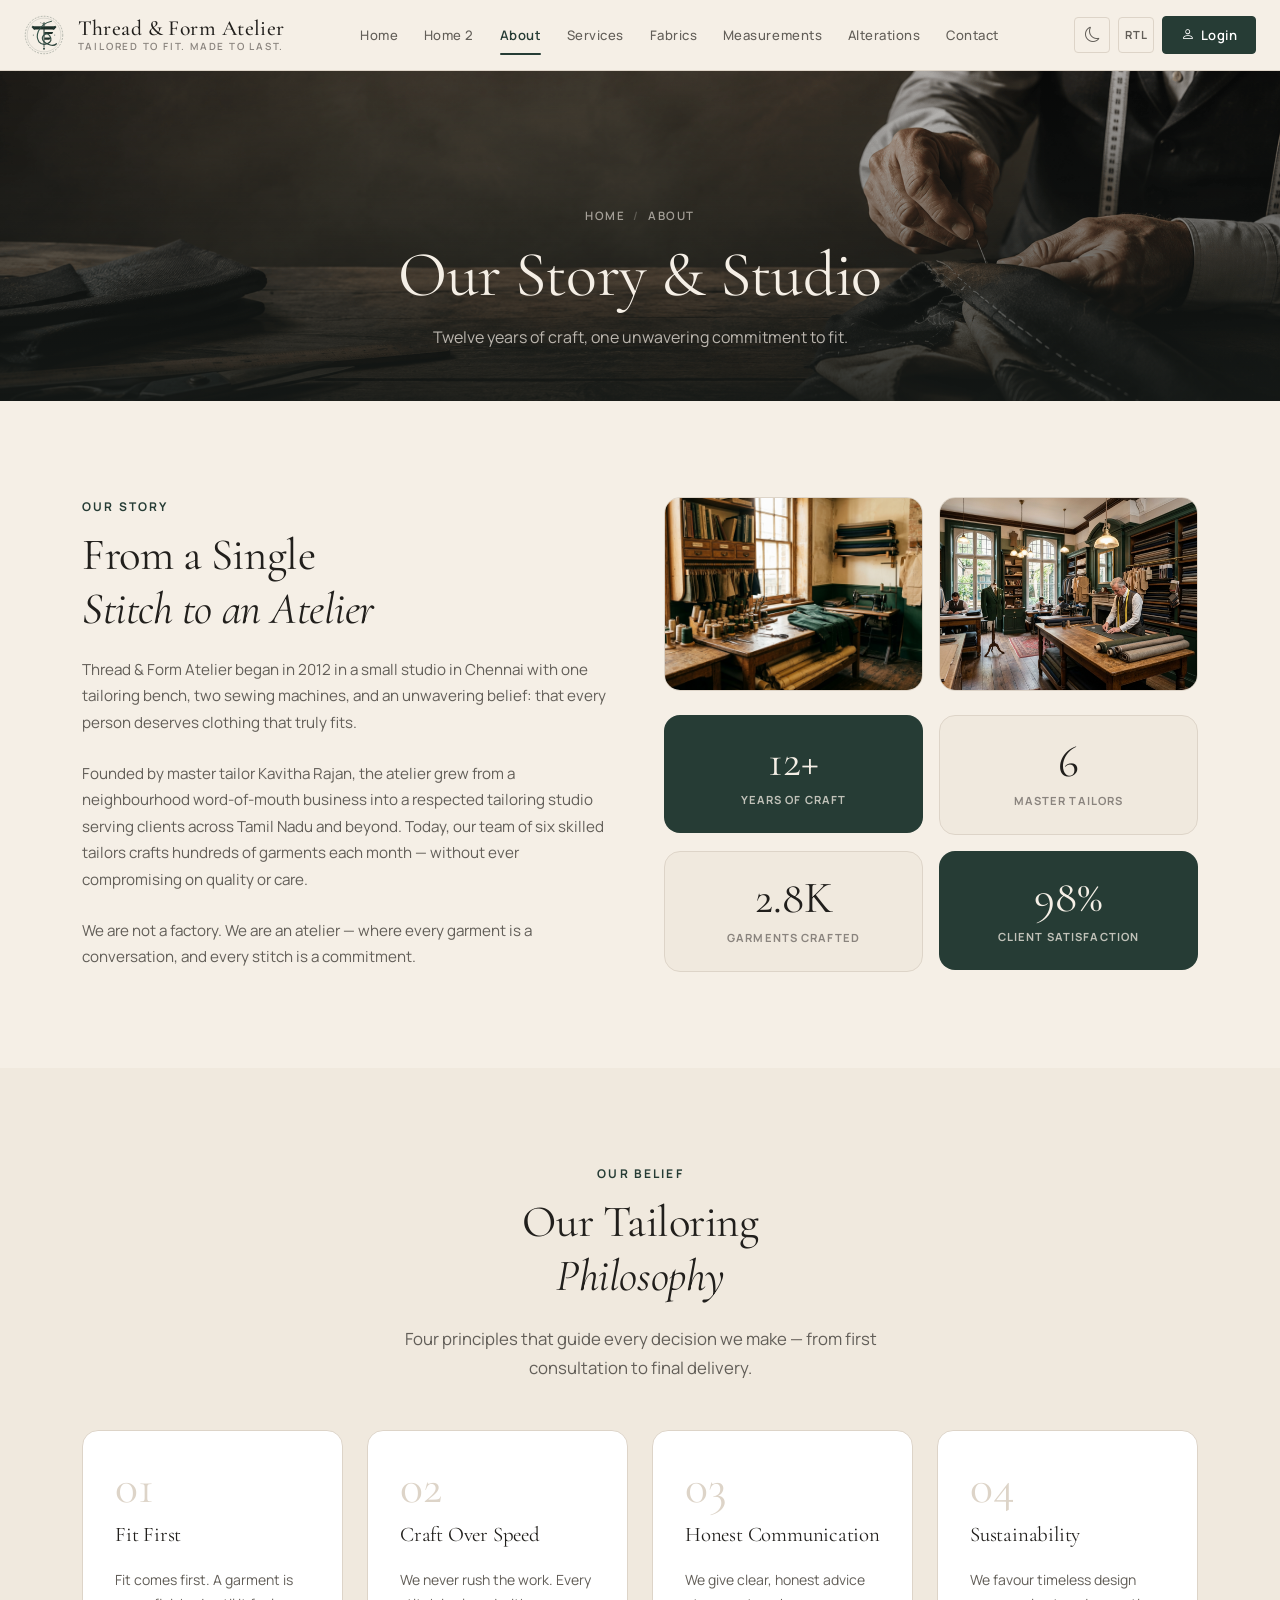
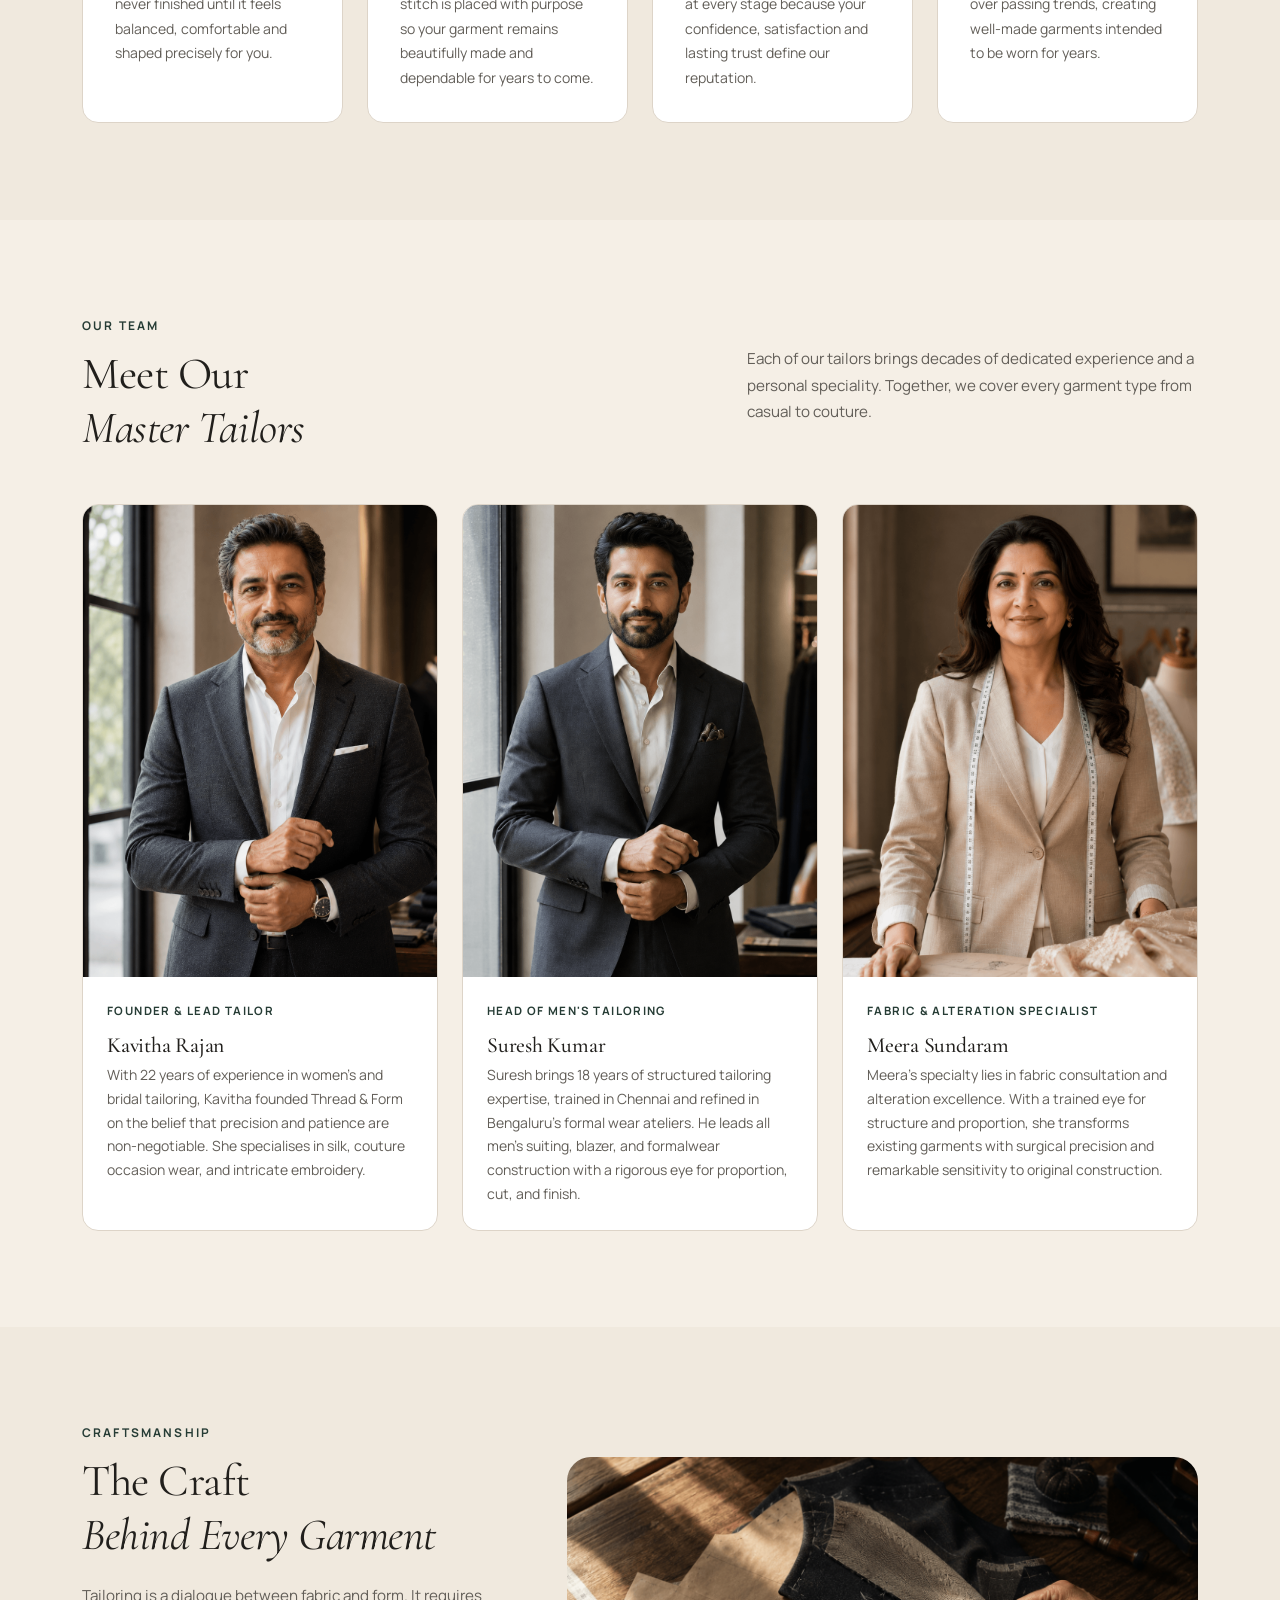
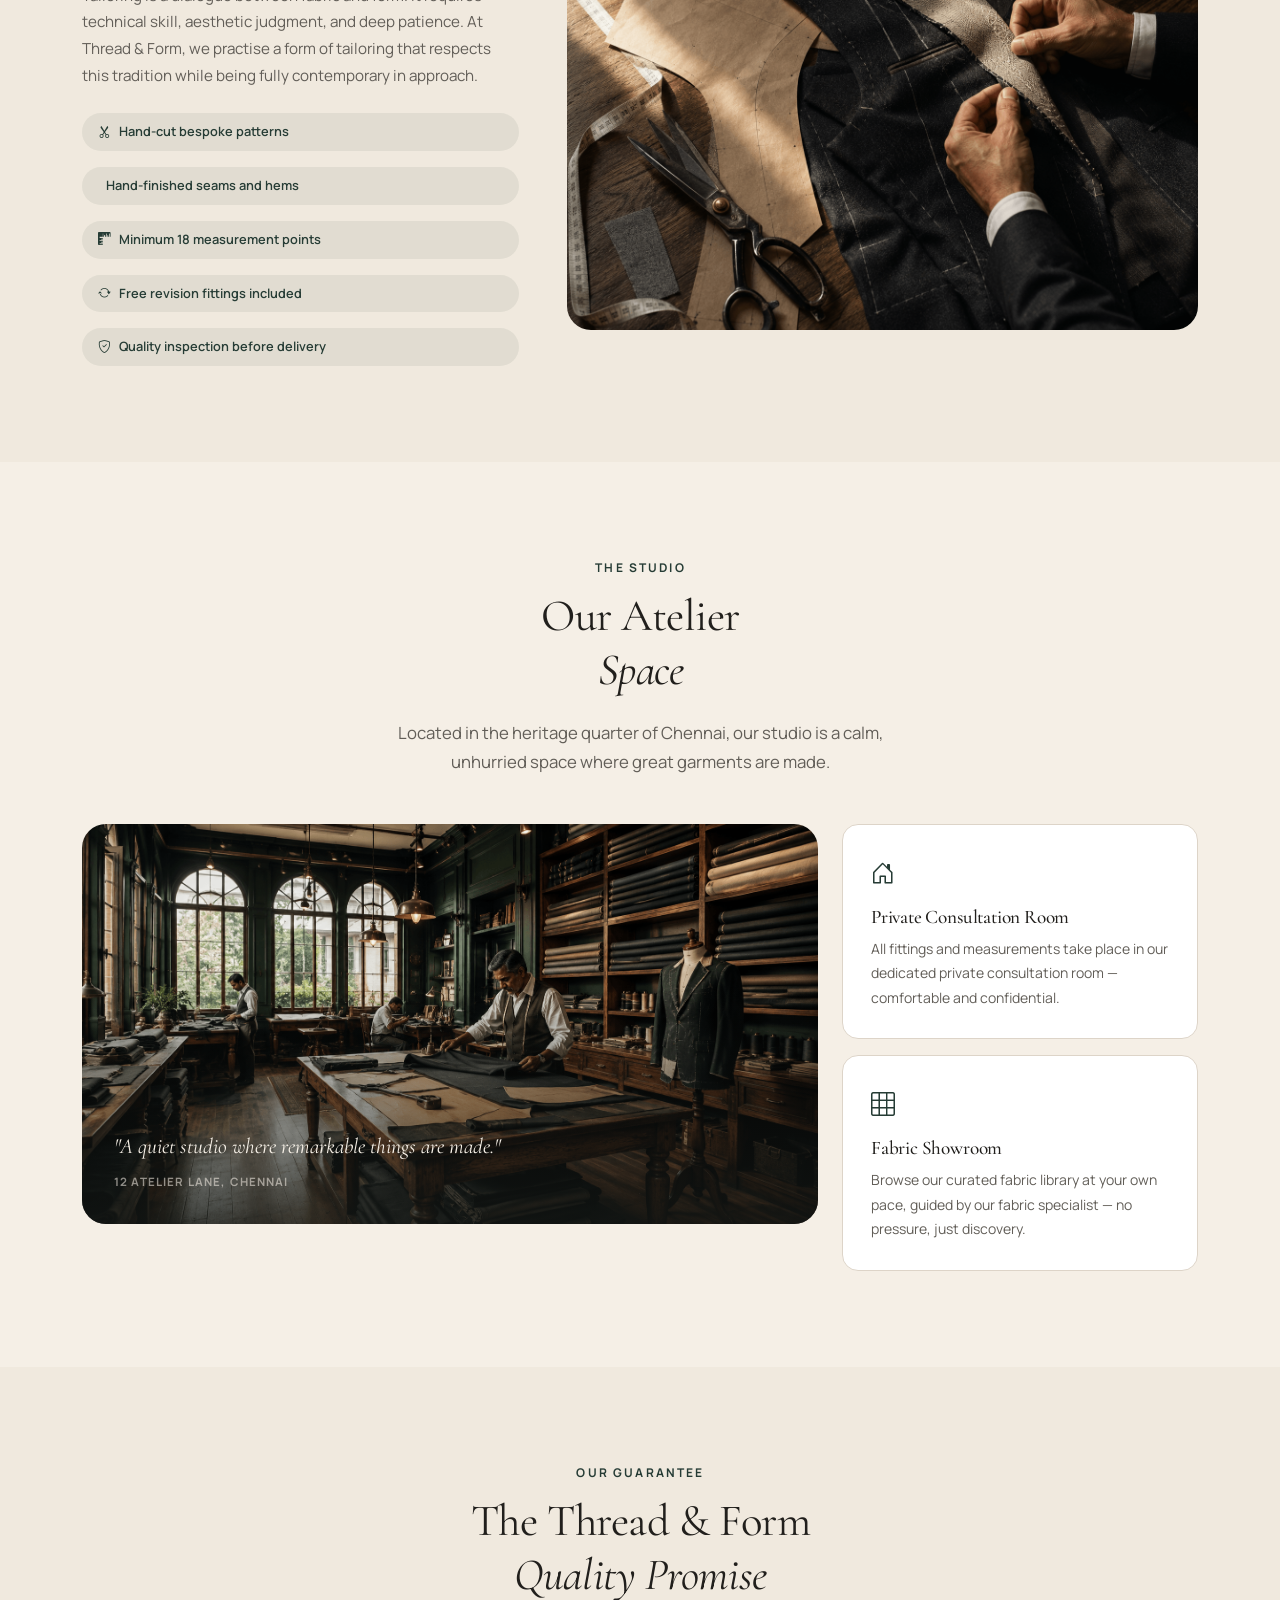
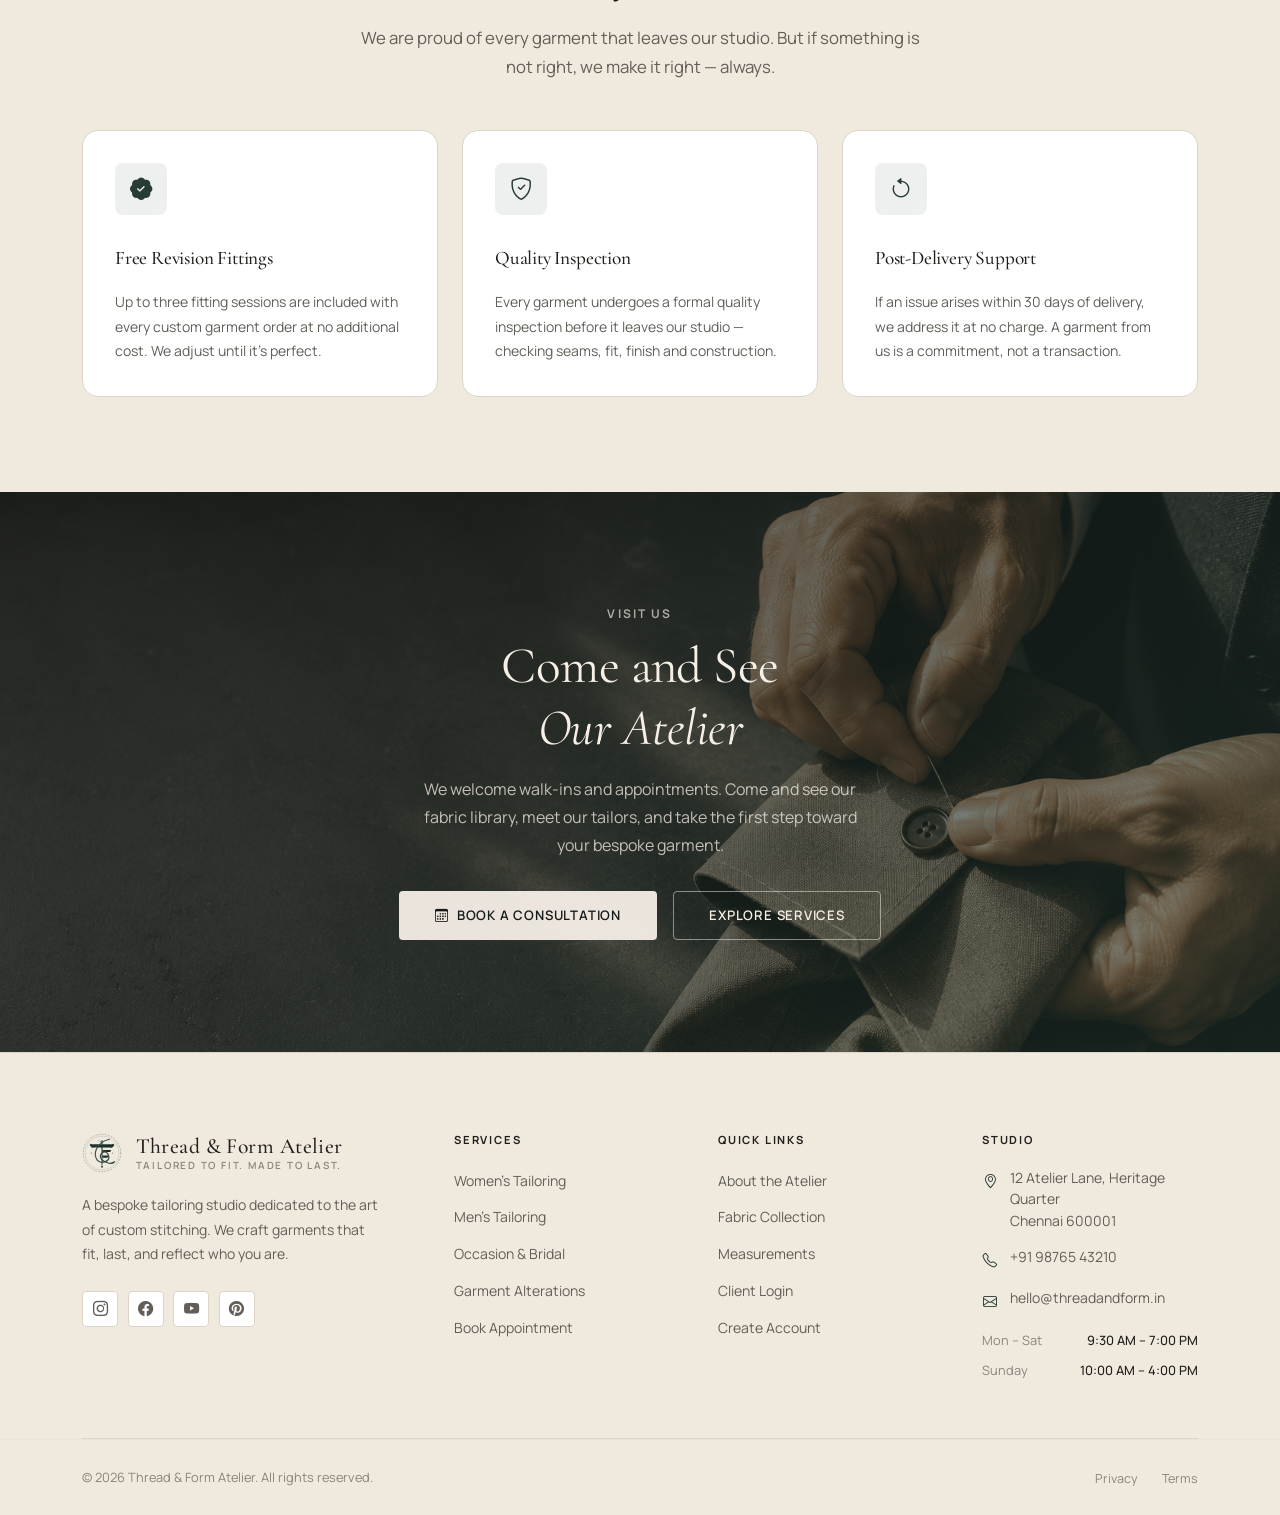
==== about.html @ ac190dfa "initial changes committed" ====
<!DOCTYPE html>
<html lang="en" dir="ltr" data-theme="light">
<head>
  <meta charset="UTF-8" />
  <meta name="viewport" content="width=device-width, initial-scale=1.0" />
  <meta name="description" content="About Thread &amp; Form Atelier — Our story, tailoring philosophy, master tailors, and our commitment to craftsmanship and quality in every garment." />
  <title>About Us | Thread &amp; Form Atelier</title>
  <link rel="stylesheet" href="https://cdn.jsdelivr.net/npm/bootstrap@5.3.3/dist/css/bootstrap.min.css" />
  <link rel="stylesheet" href="https://cdn.jsdelivr.net/npm/bootstrap-icons@1.11.3/font/bootstrap-icons.min.css" />
  <script src="assets/js/theme.js"></script>
  <script src="assets/js/rtl.js"></script>
  <link rel="stylesheet" href="assets/css/main.css" />
  <link rel="stylesheet" href="assets/css/header.css" />
  <link rel="stylesheet" href="assets/css/banner.css" />
  <link rel="stylesheet" href="assets/css/buttons.css" />
  <link rel="stylesheet" href="assets/css/cards.css" />
  <link rel="stylesheet" href="assets/css/forms.css" />
  <link rel="stylesheet" href="assets/css/footer.css" />
  <link rel="stylesheet" href="assets/css/dark-theme.css" />
  <link rel="stylesheet" href="assets/css/rtl.css" />
  <link rel="stylesheet" href="assets/css/desktop.css" />
  <link rel="stylesheet" href="assets/css/tablet.css" />
  <link rel="stylesheet" href="assets/css/mobile.css" />
  <style>
    .philosophy-item {
      padding: 2rem;
      border: 1px solid var(--color-border);
      border-radius: var(--radius-lg);
      background: var(--bg-card);
      display: flex;
      flex-direction: column;
      gap: 0.75rem;
      height: 100%;
      transition: box-shadow var(--transition-normal), transform var(--transition-normal);
    }
    .philosophy-item:hover { box-shadow: var(--shadow-md); transform: translateY(-3px); }
    .philosophy-num {
      font-family: var(--font-heading);
      font-size: 3rem;
      color: var(--color-border);
      line-height: 1;
    }
    .quality-badge {
      display: inline-flex;
      align-items: center;
      gap: 0.5rem;
      background: rgba(38,60,53,0.07);
      border-radius: 50px;
      padding: 0.5rem 1rem;
      font-size: 0.8rem;
      font-weight: 600;
      color: var(--color-primary);
    }
    [data-theme="dark"] .quality-badge {
      background: rgba(170,187,175,0.1);
      color: #AABBAF;
    }
    .atelier-feature {
      position: relative;
      border-radius: var(--radius-xl);
      overflow: hidden;
    }
    .atelier-feature-overlay {
      position: absolute;
      inset: 0;
      background: linear-gradient(to top, rgba(21,25,23,0.75) 0%, transparent 60%);
    }
    .atelier-feature-caption {
      position: absolute;
      bottom: 2rem;
      left: 2rem;
      right: 2rem;
    }
  </style>
</head>
<body class="about-page">

<!-- HEADER -->
<header class="site-header" id="site-header" role="banner">
  <div class="container-fluid px-0">
    <nav class="navbar-inner" aria-label="Main navigation">
      <a href="index.html" class="navbar-brand-group" aria-label="Thread and Form Atelier — Home">
        <img src="assets/images/common/logo.svg" alt="Thread and Form Atelier logo" class="brand-logo" width="40" height="40" />
        <span class="brand-text"><span class="brand-name">Thread &amp; Form Atelier</span><span class="brand-tagline">Tailored to Fit. Made to Last.</span></span>
      </a>
      <ul class="navbar-nav-center" role="list">
        <li><a href="index.html" class="nav-item-link">Home</a></li>
        <li><a href="home2.html" class="nav-item-link">Home 2</a></li>
        <li><a href="about.html" class="nav-item-link active" aria-current="page">About</a></li>
        <li><a href="services.html" class="nav-item-link">Services</a></li>
        <li><a href="fabrics.html" class="nav-item-link">Fabrics</a></li>
        <li><a href="measurement-guide.html" class="nav-item-link">Measurements</a></li>
        <li><a href="alterations.html" class="nav-item-link">Alterations</a></li>
        <li><a href="contact.html" class="nav-item-link">Contact</a></li>
      </ul>
      <div class="navbar-controls">
        <button class="ctrl-btn" data-theme-toggle aria-label="Toggle Dark Mode"><i class="bi bi-moon theme-icon"></i></button>
        <button class="ctrl-btn" data-dir-toggle aria-label="Toggle RTL"><span class="ctrl-btn-label dir-label">RTL</span></button>
        <a href="login.html" class="btn-nav-login"><i class="bi bi-person"></i> Login</a>
      </div>
      <button class="navbar-toggler" id="mobile-toggler" aria-label="Open navigation" aria-expanded="false" aria-controls="mobile-drawer">
        <span class="toggler-bar"></span><span class="toggler-bar"></span><span class="toggler-bar"></span>
      </button>
    </nav>
  </div>
</header>
<nav class="mobile-nav-drawer" id="mobile-drawer" aria-label="Mobile navigation">
  <ul class="mobile-nav-list">
    <li><a href="index.html">Home</a></li><li><a href="home2.html">Home 2</a></li>
    <li><a href="about.html" class="active">About</a></li><li><a href="services.html">Services</a></li>
    <li><a href="fabrics.html">Fabrics</a></li><li><a href="measurement-guide.html">Measurements</a></li>
    <li><a href="alterations.html">Alterations</a></li><li><a href="contact.html">Contact</a></li>
  </ul>
  <div class="mobile-nav-controls">
    <button class="ctrl-btn" data-theme-toggle aria-label="Toggle Dark Mode"><i class="bi bi-moon theme-icon"></i></button>
    <button class="ctrl-btn" data-dir-toggle aria-label="Toggle RTL"><span class="ctrl-btn-label dir-label">RTL</span></button>
    <a href="login.html" class="btn-nav-login"><i class="bi bi-person"></i> Login</a>
  </div>
</nav>

<main id="main-content">

<!-- BANNER -->
<div class="page-banner">
  <img src="assets/images/hero/about.png" alt="Heritage tailoring atelier studio interior" class="page-banner-image" loading="eager" />
  <div class="page-banner-overlay" aria-hidden="true"></div>
  <div class="page-banner-content">
    <div class="container">
      <p class="page-banner-breadcrumb">
        <a href="index.html">Home</a><span class="sep">/</span> About
      </p>
      <h1 class="page-banner-title">Our Story &amp; Studio</h1>
      <p class="page-banner-subtitle">Twelve years of craft, one unwavering commitment to fit.</p>
    </div>
  </div>
</div>

<!-- SECTION 1 — Our Story -->
<section aria-labelledby="story-heading">
  <div class="container">
    <div class="row align-items-center g-5">
      <div class="col-lg-6 fade-in about-story-copy">
        <span class="section-label">Our Story</span>
        <h2 class="section-title" id="story-heading">From a Single<br><em>Stitch to an Atelier</em></h2>
        <p class="mb-4" style="font-size:0.95rem;color:var(--color-body);">
          Thread &amp; Form Atelier began in 2012 in a small studio in Chennai with one 
          tailoring bench, two sewing machines, and an unwavering belief: that every person 
          deserves clothing that truly fits.
        </p>
        <p class="mb-4" style="font-size:0.95rem;color:var(--color-body);">
          Founded by master tailor Kavitha Rajan, the atelier grew from a neighbourhood 
          word-of-mouth business into a respected tailoring studio serving clients across 
          Tamil Nadu and beyond. Today, our team of six skilled tailors crafts hundreds 
          of garments each month — without ever compromising on quality or care.
        </p>
        <p style="font-size:0.95rem;color:var(--color-body);">
          We are not a factory. We are an atelier — where every garment is a conversation, 
          and every stitch is a commitment.
        </p>
      </div>
      <div class="col-lg-6 fade-in">
        <!-- Image Grid Above Stat Cards -->
        <div class="row g-3 mb-4">
          <div class="col-6">
            <div class="img-frame ratio-4-3" style="border-radius: var(--radius-lg); overflow: hidden; border: 1px solid var(--color-border);">
              <img src="assets/images/pages/about-story.jpg" alt="Master tailor Kavitha Rajan cutting fabric at atelier worktable" class="img-cover" loading="lazy" />
            </div>
          </div>
          <div class="col-6">
            <div class="img-frame ratio-4-3" style="border-radius: var(--radius-lg); overflow: hidden; border: 1px solid var(--color-border);">
              <img src="assets/images/sections/atelier-interior.jpg" alt="Thread &amp; Form Atelier studio interior and fabric library" class="img-cover" loading="lazy" />
            </div>
          </div>
        </div>

        <!-- 4 Stat Cards Below Image Grid -->
        <div class="row g-3">
          <div class="col-6">
            <div style="background:var(--color-primary);border-radius:var(--radius-lg);padding:1.5rem 1rem;text-align:center;color:#F5EFE6;">
              <div style="font-family:var(--font-heading);font-size:2.8rem;font-weight:400;line-height:1;">12+</div>
              <div style="font-size:0.7rem;font-weight:700;letter-spacing:0.1em;text-transform:uppercase;opacity:0.75;margin-top:0.4rem;">Years of Craft</div>
            </div>
          </div>
          <div class="col-6">
            <div style="background:var(--bg-section-alt);border:1px solid var(--color-border);border-radius:var(--radius-lg);padding:1.5rem 1rem;text-align:center;">
              <div style="font-family:var(--font-heading);font-size:2.8rem;font-weight:400;color:var(--color-heading);line-height:1;">6</div>
              <div style="font-size:0.7rem;font-weight:700;letter-spacing:0.1em;text-transform:uppercase;color:var(--color-muted);margin-top:0.4rem;">Master Tailors</div>
            </div>
          </div>
          <div class="col-6">
            <div style="background:var(--bg-section-alt);border:1px solid var(--color-border);border-radius:var(--radius-lg);padding:1.5rem 1rem;text-align:center;">
              <div style="font-family:var(--font-heading);font-size:2.8rem;font-weight:400;color:var(--color-heading);line-height:1;">2.8K</div>
              <div style="font-size:0.7rem;font-weight:700;letter-spacing:0.1em;text-transform:uppercase;color:var(--color-muted);margin-top:0.4rem;">Garments Crafted</div>
            </div>
          </div>
          <div class="col-6">
            <div style="background:var(--color-primary);border-radius:var(--radius-lg);padding:1.5rem 1rem;text-align:center;color:#F5EFE6;">
              <div style="font-family:var(--font-heading);font-size:2.8rem;font-weight:400;line-height:1;">98%</div>
              <div style="font-size:0.7rem;font-weight:700;letter-spacing:0.1em;text-transform:uppercase;opacity:0.75;margin-top:0.4rem;">Client Satisfaction</div>
            </div>
          </div>
        </div>
      </div>
    </div>
  </div>
</section>

<!-- SECTION 2 — Tailoring Philosophy -->
<section class="section-alt" aria-labelledby="philosophy-heading">
  <div class="container">
    <div class="row justify-content-center mb-5">
      <div class="col-lg-7 text-center fade-in">
        <span class="section-label">Our Belief</span>
        <h2 class="section-title" id="philosophy-heading">Our Tailoring<br><em>Philosophy</em></h2>
        <p class="section-subtitle mx-auto">Four principles that guide every decision we make — from first consultation to final delivery.</p>
      </div>
    </div>
    <div class="row g-4">
      <div class="col-md-6 col-lg-3 fade-in">
        <div class="philosophy-item">
          <div class="philosophy-num">01</div>
          <h3 style="font-family:var(--font-heading);font-size:1.3rem;color:var(--color-heading);">Fit First</h3>
          <p style="font-size:0.875rem;color:var(--color-body);">Fit comes first. A garment is never finished until it feels balanced, comfortable and shaped precisely for you.</p>
        </div>
      </div>
      <div class="col-md-6 col-lg-3 fade-in">
        <div class="philosophy-item">
          <div class="philosophy-num">02</div>
          <h3 style="font-family:var(--font-heading);font-size:1.3rem;color:var(--color-heading);">Craft Over Speed</h3>
          <p style="font-size:0.875rem;color:var(--color-body);">We never rush the work. Every stitch is placed with purpose so your garment remains beautifully made and dependable for years to come.</p>
        </div>
      </div>
      <div class="col-md-6 col-lg-3 fade-in">
        <div class="philosophy-item">
          <div class="philosophy-num">03</div>
          <h3 style="font-family:var(--font-heading);font-size:1.3rem;color:var(--color-heading);">Honest Communication</h3>
          <p style="font-size:0.875rem;color:var(--color-body);">We give clear, honest advice at every stage because your confidence, satisfaction and lasting trust define our reputation.</p>
        </div>
      </div>
      <div class="col-md-6 col-lg-3 fade-in">
        <div class="philosophy-item">
          <div class="philosophy-num">04</div>
          <h3 style="font-family:var(--font-heading);font-size:1.3rem;color:var(--color-heading);">Sustainability</h3>
          <p style="font-size:0.875rem;color:var(--color-body);">We favour timeless design over passing trends, creating well-made garments intended to be worn for years.</p>
        </div>
      </div>
    </div>
  </div>
</section>

<!-- SECTION 3 — Master Tailors -->
<section aria-labelledby="tailors-heading">
  <div class="container">
    <div class="row justify-content-between align-items-center mb-5 team-heading-row">
      <div class="col-lg-5 fade-in">
        <span class="section-label">Our Team</span>
        <h2 class="section-title team-heading-title" id="tailors-heading">Meet Our<br><em>Master Tailors</em></h2>
      </div>
      <div class="col-lg-5 fade-in">
        <p class="team-heading-copy" style="font-size:0.95rem;color:var(--color-body);">Each of our tailors brings decades of dedicated experience and a personal speciality. Together, we cover every garment type from casual to couture.</p>
      </div>
    </div>
    <div class="cards-grid cards-grid-3">
      <div class="team-card fade-in">
        <div class="team-card-image">
          <img src="assets/images/pages/founder.png" alt="Master tailor Kavitha Rajan at work" loading="lazy" />
        </div>
        <div class="team-card-body">
          <p class="team-role">Founder &amp; Lead Tailor</p>
          <h3 class="team-name">Kavitha Rajan</h3>
          <p class="team-bio">With 22 years of experience in women's and bridal tailoring, Kavitha founded Thread &amp; Form on the belief that precision and patience are non-negotiable. She specialises in silk, couture occasion wear, and intricate embroidery.</p>
        </div>
      </div>
      <div class="team-card fade-in">
        <div class="team-card-image">
          <img src="assets/images/pages/head.png" alt="Master tailor Suresh Kumar examining suiting pattern" loading="lazy" />
        </div>
        <div class="team-card-body">
          <p class="team-role">Head of Men's Tailoring</p>
          <h3 class="team-name">Suresh Kumar</h3>
          <p class="team-bio">Suresh brings 18 years of structured tailoring expertise, trained in Chennai and refined in Bengaluru's formal wear ateliers. He leads all men's suiting, blazer, and formalwear construction with a rigorous eye for proportion, cut, and finish.</p>
        </div>
      </div>
      <div class="team-card fade-in">
        <div class="team-card-image">
          <img src="assets/images/pages/tailor.png" alt="Fabric specialist Meera Sundaram selecting textiles" loading="lazy" />
        </div>
        <div class="team-card-body">
          <p class="team-role">Fabric &amp; Alteration Specialist</p>
          <h3 class="team-name">Meera Sundaram</h3>
          <p class="team-bio">Meera's specialty lies in fabric consultation and alteration excellence. With a trained eye for structure and proportion, she transforms existing garments with surgical precision and remarkable sensitivity to original construction.</p>
        </div>
      </div>
    </div>
  </div>
</section>

<!-- SECTION 4 — Craftsmanship -->
<section class="section-alt" aria-labelledby="craft-heading">
  <div class="container">
    <div class="row align-items-center g-5">
      <div class="col-lg-5 fade-in">
        <span class="section-label">Craftsmanship</span>
        <h2 class="section-title" id="craft-heading">The Craft<br><em>Behind Every Garment</em></h2>
        <p class="mb-4" style="font-size:0.95rem;color:var(--color-body);">
          Tailoring is a dialogue between fabric and form. It requires technical skill, 
          aesthetic judgment, and deep patience. At Thread &amp; Form, we practise a form 
          of tailoring that respects this tradition while being fully contemporary in approach.
        </p>
        <div class="d-flex flex-column gap-3">
          <div class="quality-badge"><i class="bi bi-scissors"></i> Hand-cut bespoke patterns</div>
          <div class="quality-badge"><i class="bi bi-thread"></i> Hand-finished seams and hems</div>
          <div class="quality-badge"><i class="bi bi-rulers"></i> Minimum 18 measurement points</div>
          <div class="quality-badge"><i class="bi bi-arrow-repeat"></i> Free revision fittings included</div>
          <div class="quality-badge"><i class="bi bi-shield-check"></i> Quality inspection before delivery</div>
        </div>
      </div>
      <div class="col-lg-7 fade-in">
        <img src="assets/images/pages/about-craft.png" alt="Tailor performing precise hand-stitching on dark wool fabric" style="width:100%;border-radius:var(--radius-xl);aspect-ratio:4/3;object-fit:cover;" loading="lazy" />
      </div>
    </div>
  </div>
</section>

<!-- SECTION 5 — Our Atelier -->
<section aria-labelledby="atelier-heading">
  <div class="container">
    <div class="row justify-content-center mb-5">
      <div class="col-lg-7 text-center fade-in">
        <span class="section-label">The Studio</span>
        <h2 class="section-title" id="atelier-heading">Our Atelier<br><em>Space</em></h2>
        <p class="section-subtitle mx-auto">Located in the heritage quarter of Chennai, our studio is a calm, unhurried space where great garments are made.</p>
      </div>
    </div>
    <div class="row g-4">
      <div class="col-lg-8 fade-in atelier-space-main">
        <div class="atelier-feature" style="height:400px;">
          <img src="assets/images/pages/atlier_space.png" alt="Thread and Form Atelier studio interior with tailoring workbenches and fabric shelves" style="width:100%;height:100%;object-fit:cover;" loading="lazy" />
          <div class="atelier-feature-overlay" aria-hidden="true"></div>
          <div class="atelier-feature-caption">
            <p style="font-family:var(--font-heading);font-size:1.35rem;font-style:italic;color:#F5EFE6;margin-bottom:0.35rem;">"A quiet studio where remarkable things are made."</p>
            <p style="font-size:0.72rem;font-weight:700;letter-spacing:0.1em;text-transform:uppercase;color:rgba(245,239,230,0.55);">12 Atelier Lane, Chennai</p>
          </div>
        </div>
      </div>
      <div class="col-lg-4 fade-in atelier-space-aside">
        <div class="d-flex flex-column gap-3 h-100">
          <div style="background:var(--bg-card);border:1px solid var(--color-border);border-radius:var(--radius-lg);padding:1.75rem;flex:1;">
            <i class="bi bi-house-door" style="font-size:1.5rem;color:var(--color-primary);margin-bottom:0.75rem;display:block;"></i>
            <h4 style="font-family:var(--font-heading);font-size:1.2rem;color:var(--color-heading);margin-bottom:0.5rem;">Private Consultation Room</h4>
            <p style="font-size:0.875rem;color:var(--color-body);">All fittings and measurements take place in our dedicated private consultation room — comfortable and confidential.</p>
          </div>
          <div style="background:var(--bg-card);border:1px solid var(--color-border);border-radius:var(--radius-lg);padding:1.75rem;flex:1;">
            <i class="bi bi-grid-3x3" style="font-size:1.5rem;color:var(--color-primary);margin-bottom:0.75rem;display:block;"></i>
            <h4 style="font-family:var(--font-heading);font-size:1.2rem;color:var(--color-heading);margin-bottom:0.5rem;">Fabric Showroom</h4>
            <p style="font-size:0.875rem;color:var(--color-body);">Browse our curated fabric library at your own pace, guided by our fabric specialist — no pressure, just discovery.</p>
          </div>
        </div>
      </div>
    </div>
  </div>
</section>

<!-- SECTION 6 — Quality Promise -->
<section class="section-alt" aria-labelledby="quality-heading">
  <div class="container">
    <div class="row justify-content-center mb-5">
      <div class="col-lg-7 text-center fade-in">
        <span class="section-label">Our Guarantee</span>
        <h2 class="section-title" id="quality-heading">The Thread &amp; Form<br><em>Quality Promise</em></h2>
        <p class="section-subtitle mx-auto">We are proud of every garment that leaves our studio. But if something is not right, we make it right — always.</p>
      </div>
    </div>
    <div class="row g-4">
      <div class="col-md-6 col-lg-4 fade-in">
        <div style="background:var(--bg-card);border:1px solid var(--color-border);border-radius:var(--radius-lg);padding:2rem;height:100%;display:flex;flex-direction:column;gap:0.75rem;">
          <div class="service-icon-wrap"><i class="bi bi-patch-check-fill"></i></div>
          <h4 style="font-family:var(--font-heading);font-size:1.2rem;color:var(--color-heading);">Free Revision Fittings</h4>
          <p style="font-size:0.875rem;color:var(--color-body);flex:1;">Up to three fitting sessions are included with every custom garment order at no additional cost. We adjust until it's perfect.</p>
        </div>
      </div>
      <div class="col-md-6 col-lg-4 fade-in">
        <div style="background:var(--bg-card);border:1px solid var(--color-border);border-radius:var(--radius-lg);padding:2rem;height:100%;display:flex;flex-direction:column;gap:0.75rem;">
          <div class="service-icon-wrap"><i class="bi bi-shield-check"></i></div>
          <h4 style="font-family:var(--font-heading);font-size:1.2rem;color:var(--color-heading);">Quality Inspection</h4>
          <p style="font-size:0.875rem;color:var(--color-body);flex:1;">Every garment undergoes a formal quality inspection before it leaves our studio — checking seams, fit, finish and construction.</p>
        </div>
      </div>
      <div class="col-md-6 col-lg-4 fade-in">
        <div style="background:var(--bg-card);border:1px solid var(--color-border);border-radius:var(--radius-lg);padding:2rem;height:100%;display:flex;flex-direction:column;gap:0.75rem;">
          <div class="service-icon-wrap"><i class="bi bi-arrow-counterclockwise"></i></div>
          <h4 style="font-family:var(--font-heading);font-size:1.2rem;color:var(--color-heading);">Post-Delivery Support</h4>
          <p style="font-size:0.875rem;color:var(--color-body);flex:1;">If an issue arises within 30 days of delivery, we address it at no charge. A garment from us is a commitment, not a transaction.</p>
        </div>
      </div>
    </div>
  </div>
</section>

<!-- SECTION 7 — Consultation CTA -->
<section class="position-relative overflow-hidden" style="padding:7rem 0;" aria-labelledby="about-cta-heading">
  <img src="assets/images/cta/about-cta.png" alt="Premium fabric rolls in the atelier" style="position:absolute;inset:0;width:100%;height:100%;object-fit:cover;" loading="lazy" aria-hidden="true" />
  <div class="overlay-dark" aria-hidden="true"></div>
  <div class="container position-relative" style="z-index:2;">
    <div class="row justify-content-center">
      <div class="col-lg-7 text-center">
        <span class="section-label" style="color:rgba(245,239,230,0.65);">Visit Us</span>
        <h2 id="about-cta-heading" style="font-family:var(--font-heading);font-size:clamp(2rem,4vw,3.25rem);color:#F5EFE6;margin-bottom:1rem;">
          Come and See<br><em>Our Atelier</em>
        </h2>
        <p style="color:rgba(245,239,230,0.75);font-size:1rem;max-width:460px;margin:0 auto 2rem;line-height:1.75;">
          We welcome walk-ins and appointments. Come and see our fabric library, 
          meet our tailors, and take the first step toward your bespoke garment.
        </p>
        <div class="d-flex justify-content-center gap-3 flex-wrap">
          <a href="contact.html" class="btn btn-white btn-lg" id="about-cta-btn">
            <i class="bi bi-calendar3"></i> Book a Consultation
          </a>
          <a href="services.html" class="btn btn-outline-white btn-lg" id="about-services-btn">
            Explore Services
          </a>
        </div>
      </div>
    </div>
  </div>
</section>

</main>

<!-- FOOTER -->
<footer class="site-footer" role="contentinfo">
  <div class="container">
    <div class="footer-top">
      <div class="footer-brand">
        <a href="index.html" class="navbar-brand-group footer-brand-group" aria-label="Thread and Form Atelier — Home">
          <img src="assets/images/common/logo.svg" alt="Thread and Form Atelier logo" class="brand-logo" width="40" height="40" />
          <span class="brand-text">
            <span class="brand-name">Thread &amp; Form Atelier</span>
            <span class="brand-tagline">TAILORED TO FIT. MADE TO LAST.</span>
          </span>
        </a>
        <p class="footer-about">A bespoke tailoring studio dedicated to the art of custom stitching. We craft garments that fit, last, and reflect who you are.</p>
        <div class="footer-social" aria-label="Social media">
          <a href="#" class="footer-social-link" aria-label="Instagram"><i class="bi bi-instagram"></i></a>
          <a href="#" class="footer-social-link" aria-label="Facebook"><i class="bi bi-facebook"></i></a>
          <a href="#" class="footer-social-link" aria-label="YouTube"><i class="bi bi-youtube"></i></a>
          <a href="#" class="footer-social-link" aria-label="Pinterest"><i class="bi bi-pinterest"></i></a>
        </div>
      </div>
      <div>
        <h2 class="footer-col-title">Services</h2>
        <ul class="footer-nav-list">
          <li><a href="services.html">Women's Tailoring</a></li>
          <li><a href="services.html">Men's Tailoring</a></li>
          <li><a href="services.html">Occasion &amp; Bridal</a></li>
          <li><a href="alterations.html">Garment Alterations</a></li>
          <li><a href="contact.html">Book Appointment</a></li>
        </ul>
      </div>
      <div>
        <h2 class="footer-col-title">Quick Links</h2>
        <ul class="footer-nav-list">
          <li><a href="about.html">About the Atelier</a></li>
          <li><a href="fabrics.html">Fabric Collection</a></li>
          <li><a href="measurement-guide.html">Measurements</a></li>
          <li><a href="login.html">Client Login</a></li>
          <li><a href="signup.html">Create Account</a></li>
        </ul>
      </div>
      <div>
        <h2 class="footer-col-title">Studio</h2>
        <div class="footer-studio-item"><i class="bi bi-geo-alt footer-studio-icon"></i><p class="footer-studio-text">12 Atelier Lane, Heritage Quarter<br>Chennai 600001</p></div>
        <div class="footer-studio-item"><i class="bi bi-telephone footer-studio-icon"></i><p class="footer-studio-text">+91 98765 43210</p></div>
        <div class="footer-studio-item"><i class="bi bi-envelope footer-studio-icon"></i><p class="footer-studio-text">hello@threadandform.in</p></div>
        <div class="footer-hours mt-3">
          <div class="footer-hours-row"><span class="footer-hours-day">Mon – Sat</span><span class="footer-hours-time">9:30 AM – 7:00 PM</span></div>
          <div class="footer-hours-row"><span class="footer-hours-day">Sunday</span><span class="footer-hours-time">10:00 AM – 4:00 PM</span></div>
        </div>
      </div>
    </div>
  </div>
  <hr class="footer-divider" />
  <div class="container">
    <div class="footer-bottom">
      <p class="footer-copyright">&copy; 2026 Thread &amp; Form Atelier. All rights reserved.</p>
      <ul class="footer-bottom-links"><li><a href="#">Privacy</a></li><li><a href="#">Terms</a></li></ul>
    </div>
  </div>
</footer>

<script src="https://cdn.jsdelivr.net/npm/bootstrap@5.3.3/dist/js/bootstrap.bundle.min.js"></script>
<script src="assets/js/main.js"></script>
</body>
</html>
---- assets/css/main.css ----
/* ============================================================
   Thread & Form Atelier — main.css
   Core design tokens, base reset, typography, utilities
   ============================================================ */

/* Google Fonts */
@import url('https://fonts.googleapis.com/css2?family=Cormorant+Garamond:ital,wght@0,300;0,400;0,500;0,600;0,700;1,300;1,400;1,500&family=Manrope:wght@300;400;500;600;700;800&display=swap');

/* ---- CSS Custom Properties ---- */
:root {
  /* Brand Colors */
  --color-primary:        #263C35;
  --color-primary-hover:  #1e3029;
  --color-primary-light:  #3a5a4f;
  --color-secondary:      #F5EFE6;
  --color-secondary-dark: #EDE4D7;

  /* Typography Colors */
  --color-heading:        #211F1C;
  --color-body:           #625E58;
  --color-muted:          #8A847E;
  --color-border:         #DDD4C8;

  /* Backgrounds */
  --bg-main:              #F5EFE6;
  --bg-card:              #FFFFFF;
  --bg-section-alt:       #F0E9DE;

  /* Accent for text on dark BG */
  --color-accent-on-dark: #AABBAF;

  /* Typography */
  --font-heading: 'Cormorant Garamond', Georgia, serif;
  --font-body:    'Manrope', system-ui, sans-serif;

  /* Sizing */
  --radius-sm:   4px;
  --radius-md:   8px;
  --radius-lg:   16px;
  --radius-xl:   24px;

  /* Shadows */
  --shadow-sm:   0 1px 4px rgba(38,60,53,0.07);
  --shadow-md:   0 4px 16px rgba(38,60,53,0.10);
  --shadow-lg:   0 8px 32px rgba(38,60,53,0.14);
  --shadow-xl:   0 16px 56px rgba(38,60,53,0.18);

  /* Transitions */
  --transition-fast:   0.18s ease;
  --transition-normal: 0.3s ease;
  --transition-slow:   0.5s ease;

  /* Spacing scale */
  --space-xs:  0.5rem;
  --space-sm:  1rem;
  --space-md:  2rem;
  --space-lg:  3rem;
  --space-xl:  5rem;
  --space-xxl: 8rem;

  /* Section vertical padding */
  --section-py: 6rem;
}

/* ---- Dark Theme Variables ---- */
[data-theme="dark"] {
  --bg-main:         #151917;
  --bg-card:         #202622;
  --bg-section-alt:  #1a1f1c;
  --color-heading:   #F5EFE6;
  --color-body:      #C8C2BA;
  --color-muted:     #9A948E;
  --color-border:    #2E3A35;
  --color-primary:   #AABBAF;
  --color-primary-hover: #c5d1c5;
  --color-secondary: #202622;
  --shadow-sm:       0 1px 4px rgba(0,0,0,0.25);
  --shadow-md:       0 4px 16px rgba(0,0,0,0.35);
  --shadow-lg:       0 8px 32px rgba(0,0,0,0.45);
}

/* ---- Base Reset ---- */
*, *::before, *::after {
  box-sizing: border-box;
  margin: 0;
  padding: 0;
}

html {
  scroll-behavior: smooth;
  font-size: 16px;
}

body {
  font-family: var(--font-body);
  color: var(--color-body);
  background-color: var(--bg-main);
  line-height: 1.7;
  -webkit-font-smoothing: antialiased;
  -moz-osx-font-smoothing: grayscale;
  transition: background-color var(--transition-normal), color var(--transition-normal);
  overflow-x: hidden;
}

/* ---- Typography ---- */
h1, h2, h3, h4, h5, h6 {
  font-family: var(--font-heading);
  color: var(--color-heading);
  line-height: 1.2;
  font-weight: 500;
  letter-spacing: -0.01em;
}

h1 { font-size: clamp(2.5rem, 5vw, 4.5rem); font-weight: 400; }
h2 { font-size: clamp(2rem, 3.5vw, 3.25rem); font-weight: 400; }
h3 { font-size: clamp(1.5rem, 2.5vw, 2.25rem); font-weight: 400; }
h4 { font-size: clamp(1.25rem, 2vw, 1.75rem); font-weight: 500; }
h5 { font-size: 1.25rem; font-weight: 500; }
h6 { font-size: 1rem; font-weight: 600; }

p {
  color: var(--color-body);
  line-height: 1.75;
  margin-bottom: 0;
}

a {
  color: var(--color-primary);
  text-decoration: none;
  transition: color var(--transition-fast);
}

a:hover {
  color: var(--color-primary-hover);
}

img {
  max-width: 100%;
  height: auto;
  display: block;
}

/* ---- Section Base ---- */
section {
  padding: var(--section-py) 0;
}

section.section-alt {
  background-color: var(--bg-section-alt);
}

/* ---- Section Headers ---- */
.section-label {
  font-family: var(--font-body);
  font-size: 0.75rem;
  font-weight: 700;
  letter-spacing: 0.18em;
  text-transform: uppercase;
  color: var(--color-primary);
  display: block;
  margin-bottom: 0.75rem;
}

[data-theme="dark"] .section-label {
  color: var(--color-accent-on-dark, #AABBAF);
}

.section-title {
  font-family: var(--font-heading);
  color: var(--color-heading);
  margin-bottom: 1.25rem;
}

.section-subtitle {
  font-size: 1.05rem;
  color: var(--color-body);
  max-width: 560px;
}

/* Keep split section headings visually aligned while allowing them to stack cleanly. */
.team-heading-row {
  row-gap: 1.5rem;
}

.team-heading-title,
.team-heading-copy {
  margin-bottom: 0;
}

.section-header-center {
  text-align: center;
}

.section-header-center .section-subtitle {
  margin: 0 auto;
}

/* ---- Divider ---- */
.divider-ornament {
  display: flex;
  align-items: center;
  gap: 1rem;
  margin-bottom: 1.5rem;
}

.divider-ornament::before,
.divider-ornament::after {
  content: '';
  flex: 1;
  height: 1px;
  background: var(--color-border);
}

.divider-ornament span {
  font-size: 1.25rem;
  color: var(--color-primary);
  opacity: 0.6;
}

/* ---- Tag / Badge ---- */
.tag {
  display: inline-block;
  font-size: 0.7rem;
  font-weight: 700;
  letter-spacing: 0.12em;
  text-transform: uppercase;
  padding: 0.3rem 0.75rem;
  border: 1px solid var(--color-border);
  border-radius: 50px;
  color: var(--color-primary);
  background: transparent;
}

[data-theme="dark"] .tag {
  border-color: var(--color-border);
  color: #AABBAF;
}

/* ---- Utility Classes ---- */
.text-primary    { color: var(--color-primary) !important; }
.text-heading    { color: var(--color-heading) !important; }
.text-muted-body { color: var(--color-muted) !important; }
.bg-primary-brand { background-color: var(--color-primary) !important; }
.bg-secondary-brand { background-color: var(--color-secondary) !important; }
.bg-card         { background-color: var(--bg-card) !important; }

.font-heading { font-family: var(--font-heading) !important; }
.font-body    { font-family: var(--font-body) !important; }

.fw-light     { font-weight: 300 !important; }
.fw-regular   { font-weight: 400 !important; }
.fw-medium    { font-weight: 500 !important; }
.fw-semibold  { font-weight: 600 !important; }
.fw-bold      { font-weight: 700 !important; }

/* Italic serif for editorial accents */
.text-italic-serif {
  font-family: var(--font-heading);
  font-style: italic;
  font-weight: 400;
}

/* ---- Image Cover ---- */
.img-cover {
  width: 100%;
  height: 100%;
  object-fit: cover;
  object-position: center;
}

.img-frame {
  overflow: hidden;
  border-radius: var(--radius-md);
}

/* ---- Overlay ---- */
.overlay-dark {
  position: absolute;
  inset: 0;
  background: linear-gradient(135deg, rgba(21,25,23,0.72) 0%, rgba(38,60,53,0.55) 100%);
}

.overlay-subtle {
  position: absolute;
  inset: 0;
  background: linear-gradient(to bottom, rgba(21,25,23,0.3) 0%, rgba(21,25,23,0.65) 100%);
}

/* ---- Aspect Ratios ---- */
.ratio-4-3  { aspect-ratio: 4/3; }
.ratio-3-2  { aspect-ratio: 3/2; }
.ratio-16-9 { aspect-ratio: 16/9; }
.ratio-1-1  { aspect-ratio: 1/1; }
.ratio-2-3  { aspect-ratio: 2/3; }

/* ---- Thread Ornament ---- */
.thread-ornament {
  display: inline-flex;
  align-items: center;
  gap: 0.5rem;
  font-family: var(--font-body);
  font-size: 0.7rem;
  font-weight: 700;
  letter-spacing: 0.15em;
  text-transform: uppercase;
  color: var(--color-primary);
}

[data-theme="dark"] .thread-ornament {
  color: #AABBAF;
}

.thread-ornament::before {
  content: '';
  display: block;
  width: 32px;
  height: 1px;
  background: currentColor;
}

/* ---- Number Stat ---- */
.stat-number {
  font-family: var(--font-heading);
  font-size: clamp(2.5rem, 4vw, 4rem);
  font-weight: 400;
  color: var(--color-heading);
  line-height: 1;
}

.stat-label {
  font-size: 0.8rem;
  font-weight: 600;
  letter-spacing: 0.1em;
  text-transform: uppercase;
  color: var(--color-muted);
  margin-top: 0.35rem;
}

/* ---- Process Step Number ---- */
.step-number {
  font-family: var(--font-heading);
  font-size: 4rem;
  font-weight: 300;
  color: var(--color-border);
  line-height: 1;
  margin-bottom: 0.5rem;
}

/* ---- Transitions & Trendy Animations ---- */
:root {
  --ease-out-expo: cubic-bezier(0.16, 1, 0.3, 1);
  --ease-spring: cubic-bezier(0.34, 1.56, 0.64, 1);
}

/* Modern Hero Image Scale-In (Ken Burns Smooth Entrance) */
@keyframes heroImageReveal {
  0% {
    transform: scale(1.12);
    filter: blur(3px);
    opacity: 0.82;
  }
  100% {
    transform: scale(1);
    filter: blur(0);
    opacity: 1;
  }
}

/* Trendy Text Line Reveal */
@keyframes revealTextUp {
  0% {
    opacity: 0;
    transform: translateY(32px) scale(0.98);
  }
  100% {
    opacity: 1;
    transform: translateY(0) scale(1);
  }
}

/* Subtle Floating Animation */
@keyframes floatSubtle {
  0%, 100% {
    transform: translateY(0);
  }
  50% {
    transform: translateY(-6px);
  }
}

/* Base Scroll Reveal Classes */
.fade-in,
.animate-on-scroll {
  opacity: 0;
  transform: translateY(32px);
  transition: opacity 0.85s var(--ease-out-expo),
              transform 0.85s var(--ease-out-expo),
              filter 0.85s var(--ease-out-expo);
  will-change: opacity, transform;
}

.fade-in.visible,
.animate-on-scroll.visible {
  opacity: 1;
  transform: translateY(0);
}

/* Stagger Delays */
.delay-100 { transition-delay: 0.1s !important; animation-delay: 0.1s !important; }
.delay-200 { transition-delay: 0.2s !important; animation-delay: 0.2s !important; }
.delay-300 { transition-delay: 0.3s !important; animation-delay: 0.3s !important; }
.delay-400 { transition-delay: 0.4s !important; animation-delay: 0.4s !important; }
.delay-500 { transition-delay: 0.5s !important; animation-delay: 0.5s !important; }

/* ---- Trendy Hero & Banner Animations ---- */
.hero-image-bg,
.page-banner-image,
.h2-split-img {
  animation: heroImageReveal 1.8s var(--ease-out-expo) forwards;
  will-change: transform, filter, opacity;
}

.hero-content,
.h2-split-inner,
.page-banner-content {
  animation: revealTextUp 1.2s var(--ease-out-expo) 0.1s both;
}

.hero-title,
.h2-split-title,
.page-banner-title {
  animation: revealTextUp 1.1s var(--ease-out-expo) 0.2s both;
}

.hero-subtitle,
.h2-split-subtitle,
.page-banner-subtitle {
  animation: revealTextUp 1.1s var(--ease-out-expo) 0.35s both;
}

.hero-cta-group,
.h2-split-stats,
.h2-split-badge {
  animation: revealTextUp 1.1s var(--ease-out-expo) 0.5s both;
}

/* ---- Trendy Button & Card Micro-Interactions ---- */
.btn {
  position: relative;
  overflow: hidden;
  transition: transform 0.35s var(--ease-out-expo),
              box-shadow 0.35s var(--ease-out-expo),
              background-color 0.3s ease,
              color 0.3s ease,
              border-color 0.3s ease !important;
}

.btn:hover {
  transform: translateY(-3px) scale(1.015);
  box-shadow: 0 10px 25px rgba(38, 60, 53, 0.22);
}

.btn-primary:hover {
  box-shadow: 0 12px 30px rgba(38, 60, 53, 0.35);
}

.btn-outline-primary:hover,
.btn-outline-white:hover {
  transform: translateY(-3px) scale(1.015);
}

.card-base,
.bento-item,
.service-card,
.fabric-card,
.transformation-card {
  transition: transform 0.45s var(--ease-out-expo),
              box-shadow 0.45s var(--ease-out-expo),
              border-color 0.45s var(--ease-out-expo) !important;
}

.card-base:hover,
.bento-item:hover,
.transformation-card:hover {
  transform: translateY(-6px) scale(1.01);
  box-shadow: 0 16px 36px rgba(38, 60, 53, 0.12) !important;
}

.card-image img,
.bento-item img {
  transition: transform 0.8s var(--ease-out-expo) !important;
}

.card-base:hover .card-image img,
.bento-item:hover img {
  transform: scale(1.06);
}

.h2-split-badge {
  transition: transform 0.4s var(--ease-out-expo), box-shadow 0.4s var(--ease-out-expo);
}

.h2-split-badge:hover {
  transform: translateY(-4px) scale(1.02);
  box-shadow: 0 12px 28px rgba(0, 0, 0, 0.25);
}

/* ---- Scroll Offset for Sticky Header ---- */
[id] {
  scroll-margin-top: 80px;
}

/* ---- Selection color ---- */
::selection {
  background: var(--color-primary);
  color: #fff;
}

[data-theme="dark"] ::selection {
  background: #AABBAF;
  color: #151917;
}

/* ---- Focus styles ---- */
:focus-visible {
  outline: 2px solid var(--color-primary);
  outline-offset: 3px;
  border-radius: 3px;
}

/* ---- Back to Top Floating Up Arrow ---- */
.back-to-top {
  position: fixed;
  bottom: 2rem;
  right: 2rem;
  width: 46px;
  height: 46px;
  border-radius: 50%;
  background: var(--color-primary);
  color: #F5EFE6;
  border: 1px solid rgba(255, 255, 255, 0.2);
  display: flex;
  align-items: center;
  justify-content: center;
  font-size: 1.25rem;
  box-shadow: 0 6px 20px rgba(38, 60, 53, 0.25);
  cursor: pointer;
  z-index: 999;
  opacity: 0;
  visibility: hidden;
  transform: translateY(12px);
  transition: opacity 0.3s ease, visibility 0.3s ease, transform 0.3s ease, background-color var(--transition-fast);
}

.back-to-top.visible {
  opacity: 1;
  visibility: visible;
  transform: translateY(0);
}

.back-to-top:hover {
  background: #1D2E28;
  color: #FFFFFF;
  transform: translateY(-3px);
  box-shadow: 0 8px 25px rgba(38, 60, 53, 0.35);
}

[data-theme="dark"] .back-to-top {
  background: #263C35;
  color: #AABBAF;
  border-color: rgba(170, 187, 175, 0.3);
  box-shadow: 0 6px 20px rgba(0, 0, 0, 0.5);
}

[data-theme="dark"] .back-to-top:hover {
  background: #344f46;
  color: #FFFFFF;
}

[dir="rtl"] .back-to-top {
  right: auto;
  left: 2rem;
}

.bridal-timeline-notice {
  width: 100%;
}
---- assets/css/header.css ----
/* ============================================================
   Thread & Form Atelier — header.css
   Sticky navbar, navigation, theme/RTL controls
   ============================================================ */

/* ---- Navbar Wrapper ---- */
.site-header {
  position: sticky;
  top: 0;
  left: 0;
  right: 0;
  z-index: 1050;
  background-color: var(--bg-main);
  border-bottom: 1px solid var(--color-border);
  transition: background-color var(--transition-normal),
              box-shadow var(--transition-fast),
              border-color var(--transition-normal);
}

.site-header.scrolled {
  box-shadow: var(--shadow-md);
  background-color: var(--bg-main);
}

[data-theme="dark"] .site-header {
  background-color: #151917;
  border-bottom-color: #2E3A35;
}

.navbar-inner {
  display: flex;
  align-items: center;
  justify-content: space-between;
  padding: 0 1.5rem;
  height: 70px;
  gap: 1rem;
}

/* ---- Brand ---- */
.navbar-brand-group {
  display: flex;
  align-items: center;
  gap: 0.85rem;
  text-decoration: none;
  flex-shrink: 0;
}

.navbar-brand-group:hover {
  opacity: 0.9;
}

.brand-logo {
  width: 40px;
  height: 40px;
  flex-shrink: 0;
}

.brand-text {
  display: flex;
  flex-direction: column;
  line-height: 1;
  gap: 2px;
}

.brand-name {
  font-family: var(--font-heading);
  font-size: 1.35rem;
  font-weight: 500;
  color: var(--color-heading);
  letter-spacing: 0.02em;
  white-space: nowrap;
}

.brand-tagline {
  font-family: var(--font-body);
  font-size: 0.62rem;
  font-weight: 600;
  letter-spacing: 0.18em;
  text-transform: uppercase;
  color: var(--color-muted);
  white-space: nowrap;
}

/* ---- Center Navigation ---- */
.navbar-nav-center {
  display: flex;
  align-items: center;
  gap: 0.1rem;
  list-style: none;
  margin: 0;
  padding: 0;
}

.nav-item-link {
  font-family: var(--font-body);
  font-size: 0.82rem;
  font-weight: 500;
  letter-spacing: 0.04em;
  color: var(--color-body);
  padding: 0.5rem 0.75rem;
  border-radius: var(--radius-sm);
  transition: color var(--transition-fast), background-color var(--transition-fast);
  display: block;
  position: relative;
  white-space: nowrap;
}

.nav-item-link:hover {
  color: var(--color-primary);
  background-color: rgba(38,60,53,0.06);
}

.nav-item-link.active {
  color: var(--color-primary);
  font-weight: 600;
}

.nav-item-link.active::after {
  content: '';
  position: absolute;
  bottom: -1px;
  left: 0.75rem;
  right: 0.75rem;
  height: 2px;
  background: var(--color-primary);
  border-radius: 1px;
}

[data-theme="dark"] .nav-item-link {
  color: var(--color-body);
}

[data-theme="dark"] .nav-item-link:hover,
[data-theme="dark"] .nav-item-link.active {
  color: #AABBAF;
  background-color: rgba(170,187,175,0.08);
}

[data-theme="dark"] .nav-item-link.active::after {
  background: #AABBAF;
}

/* Dropdown */
.nav-dropdown {
  position: relative;
}

.nav-dropdown-menu {
  position: absolute;
  top: calc(100% + 8px);
  left: 0;
  background: var(--bg-card);
  border: 1px solid var(--color-border);
  border-radius: var(--radius-md);
  box-shadow: var(--shadow-lg);
  min-width: 180px;
  padding: 0.5rem 0;
  list-style: none;
  opacity: 0;
  visibility: hidden;
  transform: translateY(6px);
  transition: opacity var(--transition-fast), transform var(--transition-fast), visibility var(--transition-fast);
  z-index: 200;
}

.nav-dropdown:hover .nav-dropdown-menu,
.nav-dropdown:focus-within .nav-dropdown-menu {
  opacity: 1;
  visibility: visible;
  transform: translateY(0);
}

.nav-dropdown-menu li a {
  display: block;
  font-size: 0.82rem;
  font-weight: 500;
  padding: 0.5rem 1rem;
  color: var(--color-body);
  transition: background-color var(--transition-fast), color var(--transition-fast);
}

.nav-dropdown-menu li a:hover {
  background-color: var(--bg-section-alt);
  color: var(--color-primary);
}

/* ---- Right Controls ---- */
.navbar-controls {
  display: flex;
  align-items: center;
  gap: 0.5rem;
  flex-shrink: 0;
}

.ctrl-btn {
  display: inline-flex;
  align-items: center;
  justify-content: center;
  width: 36px;
  height: 36px;
  border: 1px solid var(--color-border);
  border-radius: var(--radius-sm);
  background: transparent;
  color: var(--color-body);
  cursor: pointer;
  transition: background-color var(--transition-fast), color var(--transition-fast), border-color var(--transition-fast);
  font-size: 0.95rem;
}

.ctrl-btn:hover {
  background: var(--color-primary);
  color: #fff;
  border-color: var(--color-primary);
}

[data-theme="dark"] .ctrl-btn {
  border-color: #2E3A35;
  color: var(--color-body);
}

[data-theme="dark"] .ctrl-btn:hover {
  background: #AABBAF;
  color: #151917;
  border-color: #AABBAF;
}

.ctrl-btn-label {
  font-size: 0.7rem;
  font-weight: 700;
  letter-spacing: 0.06em;
}

/* Login Button */
.btn-nav-login {
  font-family: var(--font-body);
  font-size: 0.82rem;
  font-weight: 600;
  letter-spacing: 0.04em;
  padding: 0.45rem 1.1rem;
  background: var(--color-primary);
  color: #fff;
  border: 1px solid var(--color-primary);
  border-radius: var(--radius-sm);
  cursor: pointer;
  transition: background-color var(--transition-fast), transform var(--transition-fast);
  text-decoration: none;
  display: inline-flex;
  align-items: center;
  gap: 0.4rem;
  white-space: nowrap;
}

.btn-nav-login:hover {
  background: var(--color-primary-hover);
  border-color: var(--color-primary-hover);
  color: #fff;
  transform: translateY(-1px);
}

[data-theme="dark"] .btn-nav-login {
  background: #AABBAF;
  border-color: #AABBAF;
  color: #151917;
}

[data-theme="dark"] .btn-nav-login:hover {
  background: #c5d1c5;
  border-color: #c5d1c5;
  color: #151917;
}

/* ---- Mobile Hamburger ---- */
.navbar-toggler {
  display: none;
  flex-direction: column;
  justify-content: center;
  align-items: center;
  width: 40px;
  height: 40px;
  background: none;
  border: 1px solid var(--color-border);
  border-radius: var(--radius-sm);
  cursor: pointer;
  gap: 5px;
  padding: 6px;
  transition: border-color var(--transition-fast);
}

.toggler-bar {
  display: block;
  width: 20px;
  height: 1.5px;
  background: var(--color-heading);
  border-radius: 2px;
  transition: transform var(--transition-normal), opacity var(--transition-fast), width var(--transition-fast);
}

.navbar-toggler.open .toggler-bar:nth-child(1) {
  transform: translateY(6.5px) rotate(45deg);
}

.navbar-toggler.open .toggler-bar:nth-child(2) {
  opacity: 0;
  width: 0;
}

.navbar-toggler.open .toggler-bar:nth-child(3) {
  transform: translateY(-6.5px) rotate(-45deg);
}

/* ---- Mobile Drawer ---- */
.mobile-nav-drawer {
  display: none;
  position: fixed;
  top: 70px;
  left: 0;
  right: 0;
  bottom: 0;
  background: var(--bg-main);
  border-top: 1px solid var(--color-border);
  z-index: 1040;
  overflow-y: auto;
  padding: 1.5rem;
  transform: translateX(-100%);
  transition: transform var(--transition-normal);
}

.mobile-nav-drawer.open {
  transform: translateX(0);
}

[data-theme="dark"] .mobile-nav-drawer {
  background: #151917;
}

.mobile-nav-list {
  list-style: none;
  padding: 0;
  margin: 0 0 2rem;
}

.mobile-nav-list li {
  border-bottom: 1px solid var(--color-border);
}

.mobile-nav-list li a {
  display: flex;
  align-items: center;
  font-family: var(--font-body);
  font-size: 1rem;
  font-weight: 500;
  color: var(--color-heading);
  padding: 0.85rem 1rem;
  margin: 0.25rem 0;
  border-radius: var(--radius-md);
  text-decoration: none;
  transition: all var(--transition-fast);
  border-left: 3px solid transparent;
}

.mobile-nav-list li a:hover {
  color: var(--color-primary);
  background-color: rgba(38, 60, 53, 0.05);
}

.mobile-nav-list li a.active {
  color: var(--color-primary);
  font-weight: 600;
  background-color: rgba(38, 60, 53, 0.08);
  border-left: 3px solid var(--color-primary);
  padding-left: 1.15rem;
}

[data-theme="dark"] .mobile-nav-list li a:hover {
  color: #AABBAF;
  background-color: rgba(170, 187, 175, 0.08);
}

[data-theme="dark"] .mobile-nav-list li a.active {
  color: #AABBAF;
  font-weight: 600;
  background-color: rgba(170, 187, 175, 0.12);
  border-left-color: #AABBAF;
  padding-left: 1.15rem;
}

.mobile-nav-controls {
  display: flex;
  align-items: center;
  gap: 0.75rem;
  padding-top: 1.25rem;
  border-top: 1px solid var(--color-border);
  flex-wrap: wrap;
}

.mobile-nav-controls .btn-nav-login {
  display: inline-flex !important;
}

/* ---- RTL Header Adjustments ---- */
[dir="rtl"] .nav-item-link.active::after {
  left: 0.75rem;
  right: 0.75rem;
}

[dir="rtl"] .nav-dropdown-menu {
  left: auto;
  right: 0;
}
---- assets/css/banner.css ----
/* ============================================================
   Thread & Form Atelier — banner.css
   Hero sections, page banners, internal banners
   ============================================================ */

/* ---- Hero Base ---- */
.hero {
  position: relative;
  min-height: 65vh;
  display: flex;
  align-items: center;
  overflow: hidden;
  background-color: var(--color-primary);
  padding: 0 !important;
  margin: 0 !important;
}

.hero-image-bg {
  position: absolute;
  inset: 0;
  width: 100%;
  height: 100%;
  object-fit: cover;
  object-position: center;
  z-index: 0;
}

.hero-overlay {
  position: absolute;
  inset: 0;
  z-index: 1;
  background: linear-gradient(110deg,
      rgba(21, 25, 23, 0.80) 0%,
      rgba(38, 60, 53, 0.55) 50%,
      rgba(21, 25, 23, 0.25) 100%);
}

.hero-content {
  position: relative;
  z-index: 2;
  padding: 3rem 0 2rem;
  width: 100%;
}

/* Hero Label */
.hero-label {
  font-family: var(--font-body);
  font-size: 0.72rem;
  font-weight: 700;
  letter-spacing: 0.22em;
  text-transform: uppercase;
  color: rgba(245, 239, 230, 0.75);
  display: flex;
  align-items: center;
  gap: 0.75rem;
  margin-bottom: 1.25rem;
}

.hero-label::before {
  content: '';
  display: block;
  width: 40px;
  height: 1px;
  background: rgba(245, 239, 230, 0.55);
}

/* Hero Heading */
.hero-title {
  font-family: var(--font-heading);
  font-size: clamp(3rem, 6vw, 5.5rem);
  font-weight: 400;
  color: #F5EFE6;
  line-height: 1.1;
  margin-bottom: 1.5rem;
  letter-spacing: -0.01em;
}

.hero-title em {
  font-style: italic;
  font-weight: 300;
}

/* Hero Subtitle */
.hero-subtitle {
  font-family: var(--font-body);
  font-size: 1.05rem;
  font-weight: 400;
  color: rgba(245, 239, 230, 0.82);
  max-width: 520px;
  line-height: 1.75;
  margin-bottom: 2.5rem;
}

/* Hero CTA group */
.hero-cta-group {
  display: flex;
  align-items: center;
  gap: 1rem;
  flex-wrap: wrap;
}

/* Hero side-panel: small stat cards in hero area */
.hero-stats {
  display: grid;
  grid-template-columns: repeat(3, 1fr);
  gap: 0;
  border: 1px solid rgba(245, 239, 230, 0.15);
  border-radius: var(--radius-md);
  overflow: hidden;
  margin-top: 1.5rem;
}

.hero-stat-item {
  padding: 1.25rem 1.5rem;
  border-right: 1px solid rgba(245, 239, 230, 0.12);
}

.hero-stat-item:last-child {
  border-right: none;
}

.hero-stat-num {
  font-family: var(--font-heading);
  font-size: 2.25rem;
  font-weight: 400;
  color: #F5EFE6;
  line-height: 1;
}

.hero-stat-text {
  font-size: 0.7rem;
  font-weight: 600;
  letter-spacing: 0.1em;
  text-transform: uppercase;
  color: rgba(245, 239, 230, 0.6);
  margin-top: 0.35rem;
}

/* ---- Page Banner (Internal pages) ---- */
.page-banner {
  position: relative;
  min-height: 330px;
  display: flex;
  align-items: flex-end;
  overflow: hidden;
  background-color: var(--color-primary);
  padding: 0 !important;
  margin: 0 !important;
}

.page-banner-image {
  position: absolute;
  inset: 0;
  width: 100%;
  height: 100%;
  object-fit: cover;
  object-position: center 38%;
  z-index: 0;
}

.page-banner-overlay {
  position: absolute;
  inset: 0;
  z-index: 1;
  background: linear-gradient(to top,
      rgba(21, 25, 23, 0.88) 0%,
      rgba(21, 25, 23, 0.45) 60%,
      rgba(21, 25, 23, 0.2) 100%);
}

.page-banner-content {
  position: relative;
  z-index: 2;
  padding: 3.8rem 0 3.2rem;
  width: 100%;
  text-align: center;
}

.page-banner-breadcrumb {
  font-size: 0.72rem;
  font-weight: 600;
  letter-spacing: 0.14em;
  text-transform: uppercase;
  color: rgba(245, 239, 230, 0.6);
  margin-bottom: 0.75rem;
  display: flex;
  align-items: center;
  justify-content: center;
  gap: 0.5rem;
}

.page-banner-breadcrumb a {
  color: rgba(245, 239, 230, 0.6);
  transition: color var(--transition-fast);
}

.page-banner-breadcrumb a:hover {
  color: #F5EFE6;
}

.page-banner-breadcrumb .sep {
  opacity: 0.4;
}

.page-banner-title {
  font-family: var(--font-heading);
  font-size: clamp(2.5rem, 5vw, 4rem);
  font-weight: 400;
  color: #F5EFE6;
  line-height: 1.15;
  margin-bottom: 0.75rem;
}

.page-banner-subtitle {
  font-family: var(--font-body);
  font-size: 1rem;
  color: rgba(245, 239, 230, 0.72);
  max-width: 500px;
  margin: 0 auto;
  line-height: 1.65;
}

/* ---- Split Hero (Home 2 style: Left Content, Right Image) ---- */
.home2-split-hero,
.h2-hero-split,
.hero-split {
  padding: 0 !important;
  margin: 0 !important;
  min-height: 65vh;
  display: grid;
  grid-template-columns: 1fr 1fr;
  align-items: stretch;
  overflow: hidden;
  background-color: var(--bg-section-alt);
}

.h2-split-left,
.h2-hero-content,
.hero-split-content {
  display: flex;
  flex-direction: column;
  justify-content: center;
  padding: 2.5rem 3rem 2.5rem 5rem;
  background-color: var(--bg-section-alt);
}

[data-theme="dark"] .h2-split-left,
[data-theme="dark"] .h2-hero-content,
[data-theme="dark"] .hero-split-content {
  background-color: #151917;
}

.h2-split-inner {
  max-width: 560px;
  width: 100%;
}

.hero-label-dark {
  font-family: var(--font-body);
  font-size: 0.72rem;
  font-weight: 700;
  letter-spacing: 0.22em;
  text-transform: uppercase;
  color: var(--color-primary);
  display: flex;
  align-items: center;
  gap: 0.75rem;
  margin-bottom: 1.25rem;
}

.hero-label-dark::before {
  content: '';
  display: block;
  width: 40px;
  height: 1px;
  background: var(--color-primary);
}

[data-theme="dark"] .hero-label-dark {
  color: #AABBAF;
}

[data-theme="dark"] .hero-label-dark::before {
  background: #AABBAF;
}

.h2-split-title {
  font-family: var(--font-heading);
  font-size: clamp(2.5rem, 4.5vw, 4.5rem);
  font-weight: 400;
  color: var(--color-heading);
  line-height: 1.1;
  margin-bottom: 1.5rem;
  letter-spacing: -0.01em;
}

.h2-split-title em {
  font-style: italic;
  font-weight: 300;
}

.h2-split-subtitle {
  font-family: var(--font-body);
  font-size: 1rem;
  font-weight: 400;
  color: var(--color-body);
  line-height: 1.75;
  margin-bottom: 2.5rem;
  max-width: 480px;
}

.h2-split-stats {
  display: grid;
  grid-template-columns: repeat(3, 1fr);
  gap: 0;
  border: 1px solid var(--color-border);
  border-radius: var(--radius-md);
  overflow: hidden;
  margin-top: 2.5rem;
  background: var(--bg-main);
}

[data-theme="dark"] .h2-split-stats {
  background: #1a1f1c;
  border-color: rgba(245, 239, 230, 0.12);
}

.h2-stat-item {
  padding: 1rem 1.25rem;
  border-right: 1px solid var(--color-border);
}

.h2-stat-item:last-child {
  border-right: none;
}

[data-theme="dark"] .h2-stat-item {
  border-right-color: rgba(245, 239, 230, 0.12);
}

.h2-stat-num {
  font-family: var(--font-heading);
  font-size: 2rem;
  font-weight: 400;
  color: var(--color-heading);
  line-height: 1;
}

.h2-stat-text {
  font-size: 0.68rem;
  font-weight: 600;
  letter-spacing: 0.08em;
  text-transform: uppercase;
  color: var(--color-muted);
  margin-top: 0.35rem;
}

.h2-split-right,
.h2-hero-image,
.hero-split-image {
  position: relative;
  width: 100%;
  height: 100%;
  min-height: 100%;
  margin: 0 !important;
  padding: 0 !important;
}

.h2-split-img,
.h2-hero-image img,
.hero-split-image img {
  width: 100%;
  height: 100%;
  object-fit: cover;
  object-position: center;
  display: block;
  margin: 0 !important;
  padding: 0 !important;
}

.h2-split-badge,
.h2-hero-badge {
  position: absolute;
  bottom: 2.5rem;
  left: 2.5rem;
  background: var(--color-primary);
  color: #F5EFE6;
  padding: 1rem 1.5rem;
  border-radius: var(--radius-md);
  z-index: 2;
  box-shadow: 0 10px 30px rgba(0, 0, 0, 0.2);
}

.h2-split-badge .badge-tag {
  font-size: 0.68rem;
  font-weight: 700;
  letter-spacing: 0.12em;
  text-transform: uppercase;
  opacity: 0.8;
  margin-bottom: 0.25rem;
}

.h2-split-badge .badge-text {
  font-family: var(--font-heading);
  font-size: 1.1rem;
  font-style: italic;
}

/* ---- Responsive Hero ---- */
@media (max-width: 991.98px) {
  .hero {
    min-height: 75vh;
  }

  .hero-split,
  .h2-hero-split,
  .home2-split-hero {
    grid-template-columns: 1fr;
    min-height: auto;
  }

  .hero-split-content,
  .h2-hero-content,
  .h2-split-left {
    padding: 3.5rem 1.75rem 2.5rem;
    order: 1;
    text-align: center;
    align-items: center;
  }

  .hero-split-image,
  .h2-hero-image,
  .h2-split-right {
    order: 2;
    min-height: 340px;
    height: 400px;
    width: 100%;
  }

  .page-banner {
    min-height: 300px;
  }
}

@media (max-width: 767.98px) {
  .hero {
    min-height: 85vh;
  }

  .hero-stats {
    grid-template-columns: 1fr;
  }

  .hero-stat-item {
    border-right: none;
    border-bottom: 1px solid rgba(245, 239, 230, 0.12);
  }

  .hero-stat-item:last-child {
    border-bottom: none;
  }

  .page-banner {
    min-height: 260px;
  }

  .page-banner-title {
    font-size: 2rem;
  }

  .hero-split-content,
  .h2-hero-content,
  .h2-split-left {
    padding: 2.25rem 1.25rem 2.75rem;
  }

  .hero-split-image,
  .h2-hero-image,
  .h2-split-right {
    min-height: 280px;
    height: 300px;
  }

  .h2-split-title {
    font-size: 1.85rem;
  }
}

/* ---- RTL Banner ---- */
[dir="rtl"] .hero-overlay {
  background: linear-gradient(-110deg,
      rgba(21, 25, 23, 0.80) 0%,
      rgba(38, 60, 53, 0.55) 50%,
      rgba(21, 25, 23, 0.25) 100%);
}

[dir="rtl"] .hero-label::before {
  display: none;
}

[dir="rtl"] .hero-label::after {
  content: '';
  display: block;
  width: 40px;
  height: 1px;
  background: rgba(245, 239, 230, 0.55);
}
---- assets/css/buttons.css ----
/* ============================================================
   Thread & Form Atelier — buttons.css
   All button variants and states
   ============================================================ */

/* ---- Base Button ---- */
.btn {
  display: inline-flex;
  align-items: center;
  justify-content: center;
  gap: 0.5rem;
  font-family: var(--font-body);
  font-weight: 600;
  letter-spacing: 0.06em;
  text-transform: uppercase;
  font-size: 0.78rem;
  border-radius: var(--radius-sm);
  border: 1px solid transparent;
  cursor: pointer;
  transition:
    background-color var(--transition-fast),
    color var(--transition-fast),
    border-color var(--transition-fast),
    transform var(--transition-fast),
    box-shadow var(--transition-fast);
  text-decoration: none;
  white-space: nowrap;
  -webkit-user-select: none;
  user-select: none;
}

.btn:active {
  transform: translateY(1px);
}

/* Sizes */
.btn-sm {
  padding: 0.45rem 1.1rem;
  font-size: 0.72rem;
}

.btn-md {
  padding: 0.65rem 1.6rem;
  font-size: 0.78rem;
}

.btn-lg {
  padding: 0.85rem 2.2rem;
  font-size: 0.82rem;
}

/* ---- Primary Button ---- */
.btn-primary {
  background: var(--color-primary);
  color: #F5EFE6;
  border-color: var(--color-primary);
}

.btn-primary:hover {
  background: var(--color-primary-hover);
  border-color: var(--color-primary-hover);
  color: #F5EFE6;
  transform: translateY(-2px);
  box-shadow: 0 6px 20px rgba(38,60,53,0.25);
}

[data-theme="dark"] .btn-primary {
  background: #AABBAF;
  border-color: #AABBAF;
  color: #151917;
}

[data-theme="dark"] .btn-primary:hover {
  background: #c5d1c5;
  border-color: #c5d1c5;
  color: #151917;
  box-shadow: 0 6px 20px rgba(0,0,0,0.3);
}

/* ---- Primary Outline ---- */
.btn-outline-primary {
  background: transparent;
  color: var(--color-primary);
  border-color: var(--color-primary);
}

.btn-outline-primary:hover {
  background: var(--color-primary);
  color: #F5EFE6;
  transform: translateY(-2px);
  box-shadow: 0 4px 14px rgba(38,60,53,0.2);
}

[data-theme="dark"] .btn-outline-primary {
  color: #AABBAF;
  border-color: #AABBAF;
}

[data-theme="dark"] .btn-outline-primary:hover {
  background: #AABBAF;
  color: #151917;
}

/* ---- White Button (on dark/image backgrounds) ---- */
.btn-white {
  background: rgba(245,239,230,0.95);
  color:#151917;
  border-color: transparent;
}

.btn-white:hover {
  background: #fff;
  color: var(--color-primary-hover);
  transform: translateY(-2px);
  box-shadow: 0 6px 20px rgba(0,0,0,0.25);
}

/* ---- White Outline (on dark/image backgrounds) ---- */
.btn-outline-white {
  background: transparent;
  color: #F5EFE6;
  border-color: rgba(245,239,230,0.5);
}

.btn-outline-white:hover {
  background: rgba(245,239,230,0.12);
  border-color: rgba(245,239,230,0.8);
  color: #F5EFE6;
}

/* ---- Ghost Button ---- */
.btn-ghost {
  background: transparent;
  color: var(--color-body);
  border-color: var(--color-border);
}

.btn-ghost:hover {
  background: var(--bg-section-alt);
  border-color: var(--color-muted);
  color: var(--color-heading);
}

[data-theme="dark"] .btn-ghost {
  color: var(--color-body);
  border-color: #2E3A35;
}

[data-theme="dark"] .btn-ghost:hover {
  background: rgba(255,255,255,0.05);
  border-color: #AABBAF;
  color: #F5EFE6;
}

/* ---- Icon Button ---- */
.btn-icon {
  width: 40px;
  height: 40px;
  padding: 0;
  border-radius: 50%;
}

.btn-icon-sm {
  width: 32px;
  height: 32px;
  font-size: 0.85rem;
}

/* ---- Link Button ---- */
.btn-link {
  background: transparent;
  border: none;
  padding: 0;
  color: var(--color-primary);
  font-weight: 600;
  font-size: 0.82rem;
  letter-spacing: 0.06em;
  text-transform: uppercase;
  display: inline-flex;
  align-items: center;
  gap: 0.4rem;
  text-decoration: none;
  transition: gap var(--transition-fast), color var(--transition-fast);
}

.btn-link:hover {
  color: var(--color-primary-hover);
  gap: 0.7rem;
}

[data-theme="dark"] .btn-link {
  color: #AABBAF;
}

[data-theme="dark"] .btn-link:hover {
  color: #c5d1c5;
}

/* Arrow icon for btn-link */
.btn-link-arrow {
  display: inline-block;
  font-size: 0.9rem;
  transition: transform var(--transition-fast);
}

.btn-link:hover .btn-link-arrow {
  transform: translateX(3px);
}

[dir="rtl"] .btn-link:hover .btn-link-arrow {
  transform: translateX(-3px);
}

/* ---- Filter Buttons ---- */
.filter-group {
  display: flex;
  flex-wrap: wrap;
  gap: 0.5rem;
  margin-bottom: 2.5rem;
}

.btn-filter {
  font-family: var(--font-body);
  font-size: 0.75rem;
  font-weight: 600;
  letter-spacing: 0.08em;
  text-transform: uppercase;
  padding: 0.45rem 1.1rem;
  border: 1px solid var(--color-border);
  border-radius: 50px;
  background: transparent;
  color: var(--color-muted);
  cursor: pointer;
  transition:
    background-color var(--transition-fast),
    color var(--transition-fast),
    border-color var(--transition-fast);
}

.btn-filter:hover {
  border-color: var(--color-primary);
  color: var(--color-primary);
}

.btn-filter.active {
  background: var(--color-primary);
  border-color: var(--color-primary);
  color: #F5EFE6;
}

[data-theme="dark"] .btn-filter {
  border-color: #2E3A35;
  color: var(--color-muted);
}

[data-theme="dark"] .btn-filter:hover {
  border-color: #AABBAF;
  color: #AABBAF;
}

[data-theme="dark"] .btn-filter.active {
  background: #AABBAF;
  border-color: #AABBAF;
  color: #151917;
}
---- assets/css/cards.css ----
/* ============================================================
   Thread & Form Atelier — cards.css
   All card types: service, fabric, team, process, etc.
   Equal-height, equal-width grid alignment enforced
   ============================================================ */

/* ---- Grid Alignment Base ---- */
.cards-grid {
  display: grid;
  gap: 1.5rem;
  align-items: stretch;
}

.cards-grid-2 { grid-template-columns: repeat(2, 1fr); }
.cards-grid-3 { grid-template-columns: repeat(3, 1fr); }
.cards-grid-4 { grid-template-columns: repeat(4, 1fr); }

/* Enforced equal height for all cards in grid */
.cards-grid > * {
  display: flex;
  flex-direction: column;
}

/* ---- Base Card ---- */
.card-base {
  background: var(--bg-card);
  border: 1px solid var(--color-border);
  border-radius: var(--radius-lg);
  overflow: hidden;
  transition:
    box-shadow var(--transition-normal),
    transform var(--transition-normal),
    border-color var(--transition-normal);
  display: flex;
  flex-direction: column;
}

.card-base:hover {
  box-shadow: var(--shadow-lg);
  transform: translateY(-4px);
  border-color: transparent;
}

[data-theme="dark"] .card-base {
  background: var(--bg-card);
  border-color: #2E3A35;
}

[data-theme="dark"] .card-base:hover {
  border-color: transparent;
  box-shadow: 0 8px 32px rgba(0,0,0,0.5);
}

/* ---- Card Image ---- */
.card-image {
  width: 100%;
  aspect-ratio: 4/3;
  overflow: hidden;
  flex-shrink: 0;
}

.card-image img {
  width: 100%;
  height: 100%;
  object-fit: cover;
  object-position: center;
  transition: transform var(--transition-slow);
}

.card-base:hover .card-image img {
  transform: scale(1.04);
}

/* ---- Card Body ---- */
.card-body {
  padding: 1.5rem;
  flex: 1;
  display: flex;
  flex-direction: column;
}

.card-tag {
  font-size: 0.68rem;
  font-weight: 700;
  letter-spacing: 0.14em;
  text-transform: uppercase;
  color: var(--color-primary);
  margin-bottom: 0.6rem;
}

[data-theme="dark"] .card-tag {
  color: #AABBAF;
}

.card-title {
  font-family: var(--font-heading);
  font-size: 1.4rem;
  font-weight: 500;
  color: var(--color-heading);
  margin-bottom: 0.75rem;
  line-height: 1.25;
}

.card-description {
  font-size: 0.9rem;
  color: var(--color-body);
  line-height: 1.7;
  flex: 1;
}

/* Push button/meta to bottom always */
.card-footer-area {
  margin-top: auto;
  padding-top: 1.25rem;
  display: flex;
  align-items: center;
  justify-content: space-between;
  flex-wrap: wrap;
  gap: 0.5rem;
}

/* ---- Service Card ---- */
.service-card {
  background: var(--bg-card);
  border: 1px solid var(--color-border);
  border-radius: var(--radius-lg);
  overflow: hidden;
  display: flex;
  flex-direction: column;
  transition:
    box-shadow var(--transition-normal),
    transform var(--transition-normal);
}

.service-card:hover {
  box-shadow: var(--shadow-lg);
  transform: translateY(-4px);
}

.service-card-header {
  padding: 1.5rem 2rem 0;
}

.service-card-image {
  position: relative;
  width: 100%;
  aspect-ratio: 16 / 10;
  overflow: hidden;
  background: var(--bg-section-alt);
}

.service-card-image img {
  width: 100%;
  height: 100%;
  object-fit: cover;
  display: block;
  transition: transform 0.6s var(--ease-out-expo);
}

.service-card:hover .service-card-image img {
  transform: scale(1.06);
}

.group-hover-zoom:hover .grid-zoom-img {
  transform: scale(1.08);
}

.service-icon-wrap {
  width: 52px;
  height: 52px;
  border-radius: var(--radius-md);
  background: rgba(38,60,53,0.08);
  display: flex;
  align-items: center;
  justify-content: center;
  font-size: 1.4rem;
  color: var(--color-primary);
  margin-bottom: 1.25rem;
  flex-shrink: 0;
}

[data-theme="dark"] .service-icon-wrap {
  background: rgba(170,187,175,0.1);
  color: #AABBAF;
}

.service-card-body {
  padding: 1.25rem 1.35rem;
  flex: 1;
  display: flex;
  flex-direction: column;
}

.service-title {
  font-family: var(--font-heading);
  font-size: 1.35rem;
  font-weight: 500;
  color: var(--color-heading);
  margin-bottom: 0.65rem;
  min-height: 2.7rem;
  display: flex;
  align-items: flex-start;
}

.service-desc {
  font-size: 0.875rem;
  color: var(--color-body);
  line-height: 1.65;
  min-height: 4.35rem;
}

.service-list {
  list-style: none;
  padding: 0;
  margin: 0.75rem 0 0;
  display: flex;
  flex-direction: column;
  gap: 0.35rem;
  min-height: 4.5rem;
}

.service-list li {
  font-size: 0.82rem;
  color: var(--color-muted);
  display: flex;
  align-items: center;
  gap: 0.5rem;
}

.service-list li::before {
  content: '';
  display: block;
  width: 4px;
  height: 4px;
  border-radius: 50%;
  background: var(--color-primary);
  flex-shrink: 0;
}

[data-theme="dark"] .service-list li::before {
  background: #AABBAF;
}

.service-card-footer {
  padding: 1.25rem 1.75rem 1.5rem;
  margin-top: auto;
  border-top: 1px solid var(--color-border);
  display: flex;
  align-items: center;
  justify-content: space-between;
  gap: 0.75rem;
}

.service-card-footer .btn {
  margin: 0;
  white-space: nowrap;
  font-size: 0.8rem;
  padding: 0.45rem 0.85rem;
}

.service-card-footer .tag {
  margin: 0;
  white-space: nowrap;
  flex-shrink: 0;
}

[data-theme="dark"] .service-card-footer {
  border-top-color: #2E3A35;
}

/* ---- Turnaround Card ---- */
.turnaround-card {
  background: var(--bg-card);
  border: 1px solid var(--color-border);
  border-radius: var(--radius-lg);
  padding: 2rem;
  display: flex;
  flex-direction: column;
  gap: 0.75rem;
  transition: box-shadow var(--transition-normal), transform var(--transition-normal);
  height: 100%;
}

.turnaround-card:hover {
  box-shadow: var(--shadow-md);
  transform: translateY(-2px);
}

.turnaround-card.featured {
  background: var(--color-primary);
  border-color: var(--color-primary);
}

.turnaround-card.featured .turnaround-service,
.turnaround-card.featured .turnaround-time,
.turnaround-card.featured .turnaround-desc {
  color: rgba(245,239,230,0.9);
}

.turnaround-card.featured .turnaround-time {
  color: #F5EFE6;
}

[data-theme="dark"] .turnaround-card.featured {
  background: #2a3e37;
  border-color: #AABBAF;
}

.turnaround-service {
  font-size: 0.7rem;
  font-weight: 700;
  letter-spacing: 0.14em;
  text-transform: uppercase;
  color: var(--color-muted);
  line-height: 1.4;
  min-height: 1.4em;
}

.turnaround-time {
  font-family: var(--font-heading);
  font-size: 1.75rem;
  color: var(--color-heading);
  font-weight: 400;
  line-height: 1.2;
  min-height: 2.4em;
}

.turnaround-time > span {
  display: block;
}

.turnaround-desc {
  font-size: 0.85rem;
  color: var(--color-body);
  line-height: 1.6;
  margin-bottom: 0;
  min-height: 8em;
}

/* ---- Process Step Card ---- */
.process-step {
  display: flex;
  flex-direction: column;
  background: var(--bg-card);
  border: 1px solid var(--color-border);
  border-radius: var(--radius-lg);
  overflow: hidden;
  transition: box-shadow var(--transition-normal), transform var(--transition-normal);
  height: 100%;
}

.process-step:hover {
  box-shadow: var(--shadow-md);
  transform: translateY(-4px);
}

[data-theme="dark"] .process-step {
  background: var(--bg-card);
  border-color: #2E3A35;
}

.process-step-img-wrap {
  position: relative;
  width: 100%;
  aspect-ratio: 16 / 10;
  overflow: hidden;
  background: var(--bg-section-alt);
}

.process-step-img {
  width: 100%;
  height: 100%;
  object-fit: cover;
  display: block;
  transition: transform 0.6s var(--ease-out-expo);
}

.process-step:hover .process-step-img {
  transform: scale(1.06);
}

.process-step-body {
  padding: 1.5rem 1.5rem 1.75rem;
  display: flex;
  flex-direction: column;
  flex: 1;
}

.process-step-num {
  font-family: var(--font-heading);
  font-size: 2.25rem;
  font-weight: 400;
  color: var(--color-primary);
  line-height: 1;
  margin-bottom: 0.65rem;
}

[data-theme="dark"] .process-step-num {
  color: #AABBAF;
}

.process-step-content {
  flex: 1;
}

.process-step-title {
  font-family: var(--font-heading);
  font-size: 1.3rem;
  color: var(--color-heading);
  font-weight: 500;
  margin-bottom: 0.5rem;
}

.process-step-desc {
  font-size: 0.875rem;
  color: var(--color-body);
  line-height: 1.65;
  min-height: 8.25em;
}

/* ---- Team / Tailor Card ---- */
.team-card {
  background: var(--bg-card);
  border: 1px solid var(--color-border);
  border-radius: var(--radius-lg);
  overflow: hidden;
  display: flex;
  flex-direction: column;
  transition: box-shadow var(--transition-normal), transform var(--transition-normal);
}

.team-card:hover {
  box-shadow: var(--shadow-lg);
  transform: translateY(-4px);
}

.team-card-image {
  width: 100%;
  aspect-ratio: 3/4;
  overflow: hidden;
}

.team-card-image img {
  width: 100%;
  height: 100%;
  object-fit: cover;
  transition: transform var(--transition-slow);
}

.team-card:hover .team-card-image img {
  transform: scale(1.04);
}

.team-card-body {
  padding: 1.5rem;
  flex: 1;
}

.team-name {
  font-family: var(--font-heading);
  font-size: 1.35rem;
  font-weight: 500;
  color: var(--color-heading);
  margin-bottom: 0.25rem;
}

.team-role {
  font-size: 0.72rem;
  font-weight: 700;
  letter-spacing: 0.12em;
  text-transform: uppercase;
  color: var(--color-primary);
  margin-bottom: 0.75rem;
}

[data-theme="dark"] .team-role {
  color: #AABBAF;
}

.team-bio {
  font-size: 0.875rem;
  color: var(--color-body);
  line-height: 1.7;
  margin-bottom: 0;
}

/* ---- Fabric Card ---- */
.fabric-card {
  background: var(--bg-card);
  border: 1px solid var(--color-border);
  border-radius: var(--radius-lg);
  overflow: hidden;
  display: flex;
  flex-direction: column;
  transition: box-shadow var(--transition-normal), transform var(--transition-normal);
}

.fabric-card:hover {
  box-shadow: var(--shadow-lg);
  transform: translateY(-4px);
}

.fabric-card-swatch {
  width: 100%;
  aspect-ratio: 3/2;
  overflow: hidden;
}

.fabric-card-swatch img {
  width: 100%;
  height: 100%;
  object-fit: cover;
  transition: transform var(--transition-slow);
}

.fabric-card:hover .fabric-card-swatch img {
  transform: scale(1.05);
}

.fabric-card-body {
  padding: 1.5rem;
  flex: 1;
  display: flex;
  flex-direction: column;
}

.fabric-name {
  font-family: var(--font-heading);
  font-size: 1.35rem;
  font-weight: 500;
  color: var(--color-heading);
  margin-bottom: 0.5rem;
}

.fabric-desc {
  font-size: 0.875rem;
  color: var(--color-body);
  line-height: 1.7;
  flex: 1;
  margin-bottom: 1rem;
}

.fabric-meta {
  display: grid;
  grid-template-columns: 1fr 1fr;
  gap: 0.5rem;
}

.fabric-meta-item {
  display: flex;
  flex-direction: column;
  gap: 0.15rem;
}

.fabric-meta-label {
  font-size: 0.65rem;
  font-weight: 700;
  letter-spacing: 0.1em;
  text-transform: uppercase;
  color: var(--color-muted);
}

.fabric-meta-value {
  font-size: 0.8rem;
  font-weight: 500;
  color: var(--color-heading);
}

/* ---- Horizontal Service Card ---- */
.service-card-horizontal {
  display: flex;
  align-items: stretch;
  background: var(--bg-card);
  border: 1px solid var(--color-border);
  border-radius: var(--radius-lg);
  overflow: hidden;
  transition: box-shadow var(--transition-normal), transform var(--transition-normal);
}

.service-card-horizontal:hover {
  box-shadow: var(--shadow-md);
  transform: translateY(-2px);
}

.service-card-horizontal-image {
  width: 200px;
  flex-shrink: 0;
  overflow: hidden;
}

.service-card-horizontal-image img {
  width: 100%;
  height: 100%;
  object-fit: cover;
  transition: transform var(--transition-slow);
}

.service-card-horizontal:hover .service-card-horizontal-image img {
  transform: scale(1.04);
}

.service-card-horizontal-body {
  flex: 1;
  padding: 1.75rem 2rem;
  display: flex;
  flex-direction: column;
  justify-content: space-between;
}

/* ---- Testimonial Card ---- */
.testimonial-card {
  background: var(--bg-card);
  border: 1px solid var(--color-border);
  border-radius: var(--radius-lg);
  padding: 2rem;
  display: flex;
  flex-direction: column;
  gap: 1.25rem;
  transition: box-shadow var(--transition-normal), transform var(--transition-normal);
}

.testimonial-card:hover {
  box-shadow: var(--shadow-md);
  transform: translateY(-2px);
}

/* ---- Transformation Card (Client Stories) ---- */
.transformation-card {
  background: var(--bg-card);
  border: 1px solid var(--color-border);
  border-radius: var(--radius-lg);
  padding: 2rem;
  display: flex;
  flex-direction: column;
  justify-content: space-between;
  gap: 1.25rem;
  height: 100%;
  transition: box-shadow var(--transition-normal), transform var(--transition-normal);
}

.transformation-card:hover {
  box-shadow: var(--shadow-md);
  transform: translateY(-2px);
}

.transformation-quote {
  font-family: var(--font-heading);
  font-size: 1.05rem;
  font-style: italic;
  color: var(--color-heading);
  line-height: 1.6;
  flex: 1;
}

.transformation-footer {
  display: flex;
  align-items: center;
  gap: 0.85rem;
  margin-top: auto;
}

.transformation-avatar {
  width: 44px;
  height: 44px;
  border-radius: 50%;
  overflow: hidden;
  flex-shrink: 0;
}

.transformation-avatar img {
  width: 100%;
  height: 100%;
  object-fit: cover;
}

.testimonial-quote {
  font-family: var(--font-heading);
  font-size: 1.15rem;
  font-style: italic;
  color: var(--color-heading);
  line-height: 1.6;
  flex: 1;
}

.testimonial-author {
  display: flex;
  align-items: center;
  gap: 0.85rem;
}

.testimonial-avatar {
  width: 44px;
  height: 44px;
  border-radius: 50%;
  overflow: hidden;
  flex-shrink: 0;
  background: var(--color-border);
  display: flex;
  align-items: center;
  justify-content: center;
  font-family: var(--font-heading);
  font-size: 1.1rem;
  color: var(--color-primary);
}

.testimonial-name {
  font-size: 0.85rem;
  font-weight: 600;
  color: var(--color-heading);
}

.testimonial-detail {
  font-size: 0.75rem;
  color: var(--color-muted);
  margin-top: 0.1rem;
}

/* ---- Before/After Card ---- */
.before-after-card {
  background: var(--bg-card);
  border: 1px solid var(--color-border);
  border-radius: var(--radius-lg);
  overflow: hidden;
  display: flex;
  flex-direction: column;
}

.before-after-images {
  display: grid;
  grid-template-columns: 1fr 1fr;
}

.before-after-panel {
  aspect-ratio: 3/4;
  overflow: hidden;
  position: relative;
}

.before-after-panel img {
  width: 100%;
  height: 100%;
  object-fit: cover;
}

.before-after-label {
  position: absolute;
  bottom: 0.75rem;
  left: 0.75rem;
  font-size: 0.65rem;
  font-weight: 700;
  letter-spacing: 0.12em;
  text-transform: uppercase;
  background: rgba(21,25,23,0.75);
  color: #F5EFE6;
  padding: 0.25rem 0.6rem;
  border-radius: 50px;
}

.before-after-body {
  padding: 1.5rem;
}

/* ---- Measurement Guide Card ---- */
.measure-card {
  background: var(--bg-card);
  border: 1px solid var(--color-border);
  border-radius: var(--radius-lg);
  padding: 1.75rem;
  display: flex;
  flex-direction: column;
  gap: 0.75rem;
  transition: box-shadow var(--transition-normal);
}

.measure-card:hover {
  box-shadow: var(--shadow-md);
}

.measure-icon {
  font-size: 1.5rem;
  color: var(--color-primary);
  width: 44px;
  height: 44px;
  border-radius: var(--radius-sm);
  background: rgba(38,60,53,0.07);
  display: flex;
  align-items: center;
  justify-content: center;
}

[data-theme="dark"] .measure-icon {
  background: rgba(170,187,175,0.1);
  color: #AABBAF;
}

.measure-name {
  font-family: var(--font-heading);
  font-size: 1.2rem;
  font-weight: 500;
  color: var(--color-heading);
}

.measure-desc {
  font-size: 0.85rem;
  color: var(--color-body);
  line-height: 1.65;
}

/* ---- Responsive Grid ---- */
@media (max-width: 1199.98px) {
  .cards-grid-4 { grid-template-columns: repeat(2, 1fr); }
}

@media (max-width: 991.98px) {
  .cards-grid-3 { grid-template-columns: repeat(2, 1fr); }
  .service-card-horizontal-image { width: 160px; }
}

@media (max-width: 767.98px) {
  .cards-grid-2,
  .cards-grid-3,
  .cards-grid-4 { grid-template-columns: 1fr; }

  .service-card-horizontal {
    flex-direction: column;
  }

  .service-card-horizontal-image {
    width: 100%;
    height: 200px;
  }
}
---- assets/css/forms.css ----
/* ============================================================
   Thread & Form Atelier — forms.css
   Contact, appointment, booking forms
   ============================================================ */

/* ---- Form Base ---- */
.form-group {
  margin-bottom: 1.35rem;
}

.form-label {
  display: block;
  font-family: var(--font-body);
  font-size: 0.78rem;
  font-weight: 600;
  letter-spacing: 0.06em;
  text-transform: uppercase;
  color: var(--color-heading);
  margin-bottom: 0.5rem;
}

.form-control,
.form-select {
  width: 100%;
  padding: 0.8rem 1rem;
  font-family: var(--font-body);
  font-size: 0.9rem;
  color: var(--color-heading);
  background: var(--bg-card);
  border: 1px solid var(--color-border);
  border-radius: var(--radius-sm);
  transition:
    border-color var(--transition-fast),
    box-shadow var(--transition-fast),
    background-color var(--transition-normal);
  appearance: none;
  -webkit-appearance: none;
  line-height: 1.5;
}

.form-control::placeholder {
  color: var(--color-muted);
  font-weight: 400;
}

.form-control:focus,
.form-select:focus {
  outline: none;
  border-color: var(--color-primary);
  box-shadow: 0 0 0 3px rgba(38,60,53,0.12);
}

.form-control:focus::placeholder {
  color: transparent;
}

[data-theme="dark"] .form-control,
[data-theme="dark"] .form-select {
  background: #202622;
  border-color: #2E3A35;
  color: #F5EFE6;
}

[data-theme="dark"] .form-control::placeholder {
  color: #6a7a72;
}

[data-theme="dark"] .form-control:focus,
[data-theme="dark"] .form-select:focus {
  border-color: #AABBAF;
  box-shadow: 0 0 0 3px rgba(170,187,175,0.15);
}

/* Textarea */
textarea.form-control {
  resize: vertical;
  min-height: 120px;
}

/* Select arrow */
.form-select-wrap {
  position: relative;
}

.form-select-wrap::after {
  content: '';
  position: absolute;
  right: 1rem;
  top: 50%;
  transform: translateY(-50%);
  width: 0;
  height: 0;
  border-left: 4px solid transparent;
  border-right: 4px solid transparent;
  border-top: 5px solid var(--color-muted);
  pointer-events: none;
}

[dir="rtl"] .form-select-wrap::after {
  right: auto;
  left: 1rem;
}

/* ---- Radio / Checkbox Group ---- */
.form-radio-group,
.form-check-group {
  display: flex;
  flex-wrap: wrap;
  gap: 0.75rem;
}

/* Inline radio label (label wrapping input) */
.form-radio-label {
  display: inline-flex;
  align-items: center;
  gap: 0.5rem;
  font-size: 0.85rem;
  font-weight: 500;
  color: var(--color-body);
  cursor: pointer;
  user-select: none;
}

.form-radio-label input[type="radio"] {
  width: 15px;
  height: 15px;
  accent-color: var(--color-primary);
  cursor: pointer;
  flex-shrink: 0;
}

/* Select chevron icon */
.form-select-arrow {
  position: absolute;
  right: 1rem;
  top: 50%;
  transform: translateY(-50%);
  color: var(--color-muted);
  font-size: 0.75rem;
  pointer-events: none;
}

[dir="rtl"] .form-select-arrow {
  right: auto;
  left: 1rem;
}

/* Textarea height alias */
.form-textarea {
  min-height: 140px;
  resize: vertical;
}

.form-radio-card {
  position: relative;
  flex: 1;
  min-width: 120px;
}

.form-radio-card input[type="radio"],
.form-radio-card input[type="checkbox"] {
  position: absolute;
  opacity: 0;
  width: 0;
  height: 0;
}

.form-radio-card label {
  display: flex;
  align-items: center;
  justify-content: center;
  padding: 0.7rem 1rem;
  border: 1px solid var(--color-border);
  border-radius: var(--radius-sm);
  font-size: 0.82rem;
  font-weight: 600;
  color: var(--color-body);
  cursor: pointer;
  text-align: center;
  transition:
    border-color var(--transition-fast),
    background-color var(--transition-fast),
    color var(--transition-fast);
}

.form-radio-card input:checked + label {
  border-color: var(--color-primary);
  background: rgba(38,60,53,0.07);
  color: var(--color-primary);
}

[data-theme="dark"] .form-radio-card input:checked + label {
  border-color: #AABBAF;
  background: rgba(170,187,175,0.1);
  color: #AABBAF;
}

.form-radio-card label:hover {
  border-color: var(--color-primary);
  color: var(--color-primary);
}

/* ---- Form Hint ---- */
.form-hint {
  font-size: 0.75rem;
  color: var(--color-muted);
  margin-top: 0.35rem;
  line-height: 1.5;
}

/* ---- Form Row ---- */
.form-row {
  display: grid;
  grid-template-columns: 1fr 1fr;
  gap: 1rem;
}

.form-row-3 {
  grid-template-columns: 1fr 1fr 1fr;
}

/* ---- Form Card (container) ---- */
.form-card {
  background: var(--bg-card);
  border: 1px solid var(--color-border);
  border-radius: var(--radius-xl);
  padding: 3rem;
}

[data-theme="dark"] .form-card {
  background: var(--bg-card);
  border-color: #2E3A35;
}

.form-card-title {
  font-family: var(--font-heading);
  font-size: 2rem;
  color: var(--color-heading);
  font-weight: 400;
  margin-bottom: 0.5rem;
}

.form-card-subtitle {
  font-size: 0.9rem;
  color: var(--color-muted);
  margin-bottom: 2rem;
  line-height: 1.6;
}

/* ---- Form Divider ---- */
.form-section-divider {
  border: none;
  border-top: 1px solid var(--color-border);
  margin: 2rem 0;
}

[data-theme="dark"] .form-section-divider {
  border-top-color: #2E3A35;
}

/* ---- Form Section Label ---- */
.form-section-label {
  font-size: 0.7rem;
  font-weight: 700;
  letter-spacing: 0.16em;
  text-transform: uppercase;
  color: var(--color-primary);
  margin-bottom: 1rem;
}

[data-theme="dark"] .form-section-label {
  color: #AABBAF;
}

/* ---- Date / Time Input ---- */
input[type="date"],
input[type="time"] {
  width: 100%;
  padding: 0.8rem 1rem;
  font-family: var(--font-body);
  font-size: 0.9rem;
  color: var(--color-heading);
  background: var(--bg-card);
  border: 1px solid var(--color-border);
  border-radius: var(--radius-sm);
  transition: border-color var(--transition-fast), box-shadow var(--transition-fast);
  appearance: none;
}

input[type="date"]:focus,
input[type="time"]:focus {
  outline: none;
  border-color: var(--color-primary);
  box-shadow: 0 0 0 3px rgba(38,60,53,0.12);
}

[data-theme="dark"] input[type="date"],
[data-theme="dark"] input[type="time"] {
  background: #202622;
  border-color: #2E3A35;
  color: #F5EFE6;
  color-scheme: dark;
}

/* ---- Info Box ---- */
.form-info-box {
  background: rgba(38,60,53,0.06);
  border: 1px solid rgba(38,60,53,0.15);
  border-radius: var(--radius-md);
  padding: 1.25rem 1.5rem;
  display: flex;
  gap: 0.75rem;
  align-items: flex-start;
}

[data-theme="dark"] .form-info-box {
  background: rgba(170,187,175,0.07);
  border-color: rgba(170,187,175,0.15);
}

.form-info-icon {
  font-size: 1.1rem;
  color: var(--color-primary);
  flex-shrink: 0;
  margin-top: 0.15rem;
}

[data-theme="dark"] .form-info-icon {
  color: #AABBAF;
}

.form-info-text {
  font-size: 0.85rem;
  color: var(--color-body);
  line-height: 1.6;
}

/* ---- Studio Info Card ---- */
.studio-info-card {
  background: var(--bg-card);
  border: 1px solid var(--color-border);
  border-radius: var(--radius-lg);
  padding: 2rem;
  display: flex;
  flex-direction: column;
  gap: 1.5rem;
}

.studio-info-item {
  display: flex;
  gap: 1rem;
  align-items: flex-start;
}

.studio-info-icon {
  width: 40px;
  height: 40px;
  border-radius: var(--radius-sm);
  background: rgba(38,60,53,0.07);
  display: flex;
  align-items: center;
  justify-content: center;
  font-size: 1rem;
  color: var(--color-primary);
  flex-shrink: 0;
}

[data-theme="dark"] .studio-info-icon {
  background: rgba(170,187,175,0.1);
  color: #AABBAF;
}

.studio-info-label {
  font-size: 0.7rem;
  font-weight: 700;
  letter-spacing: 0.1em;
  text-transform: uppercase;
  color: var(--color-muted);
  margin-bottom: 0.2rem;
}

.studio-info-value {
  font-size: 0.9rem;
  color: var(--color-heading);
  font-weight: 500;
}

/* ---- Responsive Forms ---- */
@media (max-width: 767.98px) {
  .form-row,
  .form-row-3 {
    grid-template-columns: 1fr;
  }

  .form-card {
    padding: 2rem 1.5rem;
  }

  .form-radio-group {
    flex-direction: column;
  }

  .form-radio-card {
    min-width: 0;
  }
}
---- assets/css/footer.css ----
/* ============================================================
   Thread & Form Atelier — footer.css
   Site footer layout, links, social icons, copyright
   ============================================================ */

/* ---- Base Light Footer ---- */
.site-footer {
  background: var(--bg-section-alt);
  color: var(--color-body);
  padding: 5rem 0 0;
  border-top: 1px solid var(--color-border);
  transition: background-color var(--transition-normal), border-color var(--transition-normal);
}

/* ---- Dark Theme Footer Override ---- */
[data-theme="dark"] .site-footer {
  background: #0f1310;
  color: rgba(245,239,230,0.75);
  border-top: 1px solid #2E3A35;
}

/* ---- Footer Top ---- */
.footer-top {
  display: grid;
  grid-template-columns: 1.5fr 1fr 1fr 1fr;
  gap: 3rem;
  padding-bottom: 3.5rem;
  border-bottom: 1px solid var(--color-border);
}

[data-theme="dark"] .footer-top {
  border-bottom-color: rgba(245,239,230,0.1);
}

/* ---- Brand Column ---- */
.footer-brand {
  display: flex;
  flex-direction: column;
  gap: 1.25rem;
}

.footer-brand-group {
  display: flex;
  align-items: center;
  gap: 0.85rem;
  text-decoration: none;
}

.footer-brand-group .brand-text,
.footer-brand-group > div {
  display: flex;
  flex-direction: column;
  line-height: 1;
  gap: 3px;
}

.footer-brand-name {
  font-family: var(--font-heading);
  font-size: 1.35rem;
  font-weight: 500;
  color: var(--color-heading);
  letter-spacing: 0.02em;
  display: block;
  white-space: nowrap;
}

[data-theme="dark"] .footer-brand-name {
  color: #F5EFE6;
}

.footer-brand-tagline {
  font-family: var(--font-body);
  font-size: 0.62rem;
  font-weight: 600;
  letter-spacing: 0.18em;
  text-transform: uppercase;
  color: var(--color-muted);
  display: block;
  white-space: nowrap;
}

[data-theme="dark"] .footer-brand-tagline {
  color: rgba(245,239,230,0.5);
}

.footer-about {
  font-size: 0.875rem;
  line-height: 1.75;
  color: var(--color-body);
  max-width: 300px;
}

[data-theme="dark"] .footer-about {
  color: rgba(245,239,230,0.65);
}

/* Social Icons */
.footer-social {
  display: flex;
  gap: 0.6rem;
  margin-top: 0.25rem;
}

.footer-social-link {
  display: flex;
  align-items: center;
  justify-content: center;
  width: 36px;
  height: 36px;
  border: 1px solid var(--color-border);
  border-radius: var(--radius-sm);
  color: var(--color-body);
  font-size: 0.95rem;
  transition:
    background-color var(--transition-fast),
    color var(--transition-fast),
    border-color var(--transition-fast);
  text-decoration: none;
  background: var(--bg-card);
}

.footer-social-link:hover {
  background: var(--color-primary);
  color: #F5EFE6;
  border-color: var(--color-primary);
}

[data-theme="dark"] .footer-social-link {
  border-color: rgba(245,239,230,0.15);
  color: rgba(245,239,230,0.6);
  background: transparent;
}

[data-theme="dark"] .footer-social-link:hover {
  background: rgba(245,239,230,0.1);
  color: #F5EFE6;
  border-color: rgba(245,239,230,0.3);
}

/* ---- Footer Column ---- */
.footer-col-title {
  font-family: var(--font-body);
  font-size: 0.7rem;
  font-weight: 700;
  letter-spacing: 0.16em;
  text-transform: uppercase;
  color: var(--color-heading);
  margin-bottom: 1.25rem;
}

[data-theme="dark"] .footer-col-title {
  color: #F5EFE6;
}

.footer-nav-list {
  list-style: none;
  padding: 0;
  margin: 0;
  display: flex;
  flex-direction: column;
  gap: 0.6rem;
}

.footer-nav-list li a {
  font-size: 0.875rem;
  color: var(--color-body);
  text-decoration: none;
  transition: color var(--transition-fast);
  display: inline-flex;
  align-items: center;
  gap: 0.4rem;
}

.footer-nav-list li a:hover {
  color: var(--color-primary);
}

[data-theme="dark"] .footer-nav-list li a {
  color: rgba(245,239,230,0.65);
}

[data-theme="dark"] .footer-nav-list li a:hover {
  color: #F5EFE6;
}

/* ---- Studio Info in Footer ---- */
.footer-studio-item {
  display: flex;
  gap: 0.75rem;
  margin-bottom: 0.9rem;
  align-items: flex-start;
}

.footer-studio-item:last-child {
  margin-bottom: 0;
}

.footer-studio-icon {
  font-size: 0.9rem;
  color: var(--color-primary);
  margin-top: 0.15rem;
  flex-shrink: 0;
  width: 16px;
  text-align: center;
}

[data-theme="dark"] .footer-studio-icon {
  color: rgba(245,239,230,0.4);
}

.footer-studio-text {
  font-size: 0.875rem;
  color: var(--color-body);
  line-height: 1.55;
}

[data-theme="dark"] .footer-studio-text {
  color: rgba(245,239,230,0.65);
}

.footer-studio-text strong {
  color: var(--color-heading);
  font-weight: 600;
}

[data-theme="dark"] .footer-studio-text strong {
  color: rgba(245,239,230,0.85);
}

/* ---- Opening Hours ---- */
.footer-hours {
  display: flex;
  flex-direction: column;
  gap: 0.5rem;
}

.footer-hours-row {
  display: flex;
  justify-content: space-between;
  align-items: center;
  font-size: 0.8rem;
}

.footer-hours-day {
  color: var(--color-muted);
}

[data-theme="dark"] .footer-hours-day {
  color: rgba(245,239,230,0.55);
}

.footer-hours-time {
  color: var(--color-heading);
  font-weight: 500;
}

[data-theme="dark"] .footer-hours-time {
  color: rgba(245,239,230,0.85);
}

.footer-hours-row.closed .footer-hours-time {
  color: var(--color-muted);
}

[data-theme="dark"] .footer-hours-row.closed .footer-hours-time {
  color: rgba(245,239,230,0.35);
}

/* ---- Footer Divider ---- */
.footer-divider {
  border: none;
  border-top: 1px solid var(--color-border);
  margin: 0;
}

[data-theme="dark"] .footer-divider {
  border-top-color: rgba(245,239,230,0.08);
}

/* ---- Footer Bottom ---- */
.footer-bottom {
  padding: 1.5rem 0;
  display: flex;
  align-items: center;
  justify-content: space-between;
  flex-wrap: wrap;
  gap: 1rem;
}

.footer-copyright {
  font-size: 0.8rem;
  color: var(--color-muted);
}

[data-theme="dark"] .footer-copyright {
  color: rgba(245,239,230,0.4);
}

.footer-bottom-links {
  display: flex;
  gap: 1.5rem;
  list-style: none;
  padding: 0;
  margin: 0;
}

.footer-bottom-links li a {
  font-size: 0.78rem;
  color: var(--color-muted);
  text-decoration: none;
  transition: color var(--transition-fast);
}

.footer-bottom-links li a:hover {
  color: var(--color-heading);
}

[data-theme="dark"] .footer-bottom-links li a {
  color: rgba(245,239,230,0.4);
}

[data-theme="dark"] .footer-bottom-links li a:hover {
  color: rgba(245,239,230,0.8);
}

/* ---- Responsive Footer ---- */
@media (max-width: 1199.98px) {
  .footer-top {
    grid-template-columns: 1.5fr 1fr 1fr;
    gap: 2rem;
  }

  .footer-nav-list li a,
  .footer-bottom-links li a {
    min-height: 44px;
    display: inline-flex;
    align-items: center;
  }
}

@media (max-width: 991.98px) {
  .footer-top {
    grid-template-columns: 1fr 1fr;
    gap: 2rem;
  }

  .footer-nav-list {
    gap: 0;
  }

  .site-footer {
    padding-top: 3.5rem;
  }
}

@media (min-width: 768px) and (max-width: 991.98px) {
  .footer-nav-list li {
    line-height: 0;
  }

  .footer-nav-list li a {
    min-height: 0;
    line-height: 1.6;
  }
}

@media (max-width: 767.98px) {
  .footer-top {
    grid-template-columns: 1fr;
    gap: 2rem;
  }

  .footer-bottom {
    flex-direction: column;
    text-align: center;
    gap: 0.75rem;
  }

  .footer-bottom-links {
    justify-content: center;
    flex-wrap: wrap;
    gap: 1rem;
  }

  .footer-nav-list {
    gap: 0;
  }

  .footer-nav-list li a,
  .footer-bottom-links li a {
    min-height: 44px;
    display: inline-flex;
    align-items: center;
  }

  .footer-about {
    max-width: 100%;
  }
}

/* ---- RTL Footer ---- */
[dir="rtl"] .site-footer {
  text-align: right;
}
---- assets/css/dark-theme.css ----
/* ============================================================
   Thread & Form Atelier — dark-theme.css
   Dark mode overrides for all sections and components
   ============================================================ */

/* ---- General dark transitions ---- */
[data-theme="dark"] body {
  background-color: #151917;
  color: #C8C2BA;
}

/* ---- Section Alternates ---- */
[data-theme="dark"] section.section-alt {
  background-color: #1a1f1c;
}

/* ---- Tags ---- */
[data-theme="dark"] .tag {
  border-color: #2E3A35;
  color: #AABBAF;
}

/* ---- Dividers ---- */
[data-theme="dark"] .divider-ornament::before,
[data-theme="dark"] .divider-ornament::after {
  background: #2E3A35;
}

[data-theme="dark"] .divider-ornament span {
  color: #AABBAF;
}

/* ---- Hero stat in dark ---- */
[data-theme="dark"] .hero-stats {
  border-color: rgba(245,239,230,0.08);
}

[data-theme="dark"] .hero-stat-item {
  border-right-color: rgba(245,239,230,0.08);
}

/* ---- Brand Logo SVG dark adaptation ---- */
[data-theme="dark"] .brand-logo,
[data-theme="dark"] .footer-logo,
[data-theme="dark"] .auth-brand-logo {
  filter: brightness(0) saturate(100%) invert(77%) sepia(10%) saturate(270%) hue-rotate(85deg) brightness(92%);
}

[data-theme="dark"] .brand-name {
  color: #F5EFE6;
}

[data-theme="dark"] .brand-tagline {
  color: rgba(245,239,230,0.4);
}

/* ---- Split Section ---- */
[data-theme="dark"] .split-content-panel {
  background: #151917;
}

[data-theme="dark"] .split-content-panel-alt {
  background: #1a1f1c;
}

/* ---- Bento Grid ---- */
[data-theme="dark"] .bento-item {
  background: #202622;
  border-color: #2E3A35;
}

[data-theme="dark"] .bento-item-large {
  background: #202622;
  border-color: #2E3A35;
}

/* ---- Horizontal Cards ---- */
[data-theme="dark"] .service-card-horizontal {
  background: #202622;
  border-color: #2E3A35;
}

/* ---- Turnaround Cards ---- */
[data-theme="dark"] .turnaround-card {
  background: #202622;
  border-color: #2E3A35;
}

/* ---- Fabric Feature Section ---- */
[data-theme="dark"] .fabric-feature-panel {
  background: #1a1f1c;
}

/* ---- CTA Section ---- */
[data-theme="dark"] .cta-section .cta-overlay {
  background: linear-gradient(135deg, rgba(15,19,16,0.82) 0%, rgba(38,60,53,0.65) 100%);
}

/* ---- Measurement Guide ---- */
[data-theme="dark"] .measurement-guide-panel {
  background: #1a1f1c;
}

[data-theme="dark"] .measurement-step {
  background: #202622;
  border-color: #2E3A35;
}

[data-theme="dark"] .measurement-mistake-item {
  background: #202622;
  border-color: #2E3A35;
}

/* ---- Before/After ---- */
[data-theme="dark"] .before-after-card {
  background: #202622;
  border-color: #2E3A35;
}

/* ---- Process Timeline ---- */
[data-theme="dark"] .timeline-connector {
  background: #2E3A35;
}

/* ---- Service Filter ---- */
[data-theme="dark"] .filter-group-wrap {
  border-bottom-color: #2E3A35;
}

/* ---- FAQ ---- */
[data-theme="dark"] .faq-item {
  border-bottom-color: #2E3A35;
}

[data-theme="dark"] .faq-question {
  color: #F5EFE6;
}

[data-theme="dark"] .faq-answer {
  color: #C8C2BA;
}

/* ---- Stat Numbers ---- */
[data-theme="dark"] .stat-number {
  color: #F5EFE6;
}

[data-theme="dark"] .stat-label {
  color: #6a7a72;
}

/* ---- Card / Step Numbers ---- */
[data-theme="dark"] .step-number,
[data-theme="dark"] .philosophy-num,
[data-theme="dark"] .process-step-num,
[data-theme="dark"] .measure-step-num,
[data-theme="dark"] .measure-grid-num {
  color: #AABBAF !important;
}

/* ---- Opening Hours Table ---- */
[data-theme="dark"] .hours-table tr {
  border-color: #2E3A35;
}

/* ---- Map embed dark filter ---- */
[data-theme="dark"] .map-embed {
  filter: invert(0.9) hue-rotate(180deg) brightness(0.85);
}

/* ---- Newsletter/Appointment strip ---- */
[data-theme="dark"] .appointment-strip {
  background: #202622;
  border-color: #2E3A35;
}

/* ---- Editorial large text ---- */
[data-theme="dark"] .editorial-large-text {
  color: #F5EFE6;
  opacity: 0.04;
}

/* ---- Scrollbar ---- */
[data-theme="dark"] ::-webkit-scrollbar {
  width: 8px;
}

[data-theme="dark"] ::-webkit-scrollbar-track {
  background: #151917;
}

[data-theme="dark"] ::-webkit-scrollbar-thumb {
  background: #2E3A35;
  border-radius: 4px;
}

[data-theme="dark"] ::-webkit-scrollbar-thumb:hover {
  background: #3a4a42;
}
---- assets/css/rtl.css ----
/* ============================================================
   Thread & Form Atelier — rtl.css
   Full RTL layout direction overrides (dir="rtl")
   ============================================================ */

[dir="rtl"] {
  direction: rtl;
  text-align: right;
}

/* ---- Navigation RTL ---- */
[dir="rtl"] .navbar-inner {
  display: flex;
  align-items: center;
  justify-content: space-between;
}

/* ---- Brand Group RTL ---- */
[dir="rtl"] .navbar-brand-group,
[dir="rtl"] .footer-brand-group,
[dir="rtl"] .auth-image-content .navbar-brand-group,
[dir="rtl"] .auth-mobile-brand {
  display: flex !important;
  flex-direction: row !important;
  align-items: center !important;
  gap: 0.75rem !important;
}

[dir="rtl"] .brand-text,
[dir="rtl"] .footer-brand-group .brand-text,
[dir="rtl"] .auth-image-content .brand-text,
[dir="rtl"] .auth-mobile-brand .brand-text {
  display: flex !important;
  flex-direction: column !important;
  align-items: flex-start !important;
  text-align: right !important;
  gap: 2px !important;
}

[dir="rtl"] .brand-name,
[dir="rtl"] .footer-brand-name,
[dir="rtl"] .brand-tagline,
[dir="rtl"] .footer-brand-tagline {
  text-align: right !important;
}

@media (min-width: 1200px) {
  [dir="rtl"] .navbar-nav-center {
    display: flex;
    align-items: center;
    gap: 0.1rem;
  }

  [dir="rtl"] .navbar-controls {
    display: flex;
    align-items: center;
    gap: 0.5rem;
  }
}

@media (max-width: 1199.98px) {
  [dir="rtl"] .navbar-nav-center,
  [dir="rtl"] .navbar-controls {
    display: none !important;
  }
}

[dir="rtl"] .nav-item-link.active::after {
  left: 0.75rem;
  right: 0.75rem;
}

[dir="rtl"] .nav-dropdown-menu {
  left: auto;
  right: 0;
}

/* Mobile Nav Drawer RTL Fix */
[dir="rtl"] .mobile-nav-drawer {
  left: 0 !important;
  right: 0 !important;
  width: 100% !important;
  text-align: right;
  transform: translateX(100%);
}

[dir="rtl"] .mobile-nav-drawer.open {
  transform: translateX(0);
}

[dir="rtl"] .mobile-nav-list li a {
  text-align: right;
  border-left: none;
  border-right: 3px solid transparent;
}

[dir="rtl"] .mobile-nav-list li a.active {
  border-left: none;
  border-right: 3px solid var(--color-primary);
  padding-left: 1rem;
  padding-right: 1.15rem;
}

[data-theme="dark"][dir="rtl"] .mobile-nav-list li a.active {
  border-left: none;
  border-right-color: #AABBAF;
}

[dir="rtl"] .mobile-nav-controls {
  padding-top: 1.25rem;
  border-top: 1px solid var(--color-border);
  justify-content: flex-start;
}

/* ---- Hero RTL ---- */
[dir="rtl"] .hero-overlay {
  background: linear-gradient(
    -110deg,
    rgba(21,25,23,0.80) 0%,
    rgba(38,60,53,0.55) 50%,
    rgba(21,25,23,0.25) 100%
  );
}

[dir="rtl"] .hero-label {
  flex-direction: row-reverse;
}

[dir="rtl"] .hero-label::before {
  display: none;
}

[dir="rtl"] .hero-label::after {
  content: '';
  display: block;
  width: 40px;
  height: 1px;
  background: rgba(245,239,230,0.55);
}

[dir="rtl"] .hero-cta-group {
  flex-direction: row-reverse;
}

[dir="rtl"] .hero-split {
  grid-template-columns: 1fr 1fr;
}

[dir="rtl"] .hero-split-content {
  order: 2;
}

[dir="rtl"] .hero-split-image {
  order: 1;
}

/* ---- Section Labels / Thread Ornament RTL ---- */
[dir="rtl"] .thread-ornament {
  flex-direction: row-reverse;
}

[dir="rtl"] .thread-ornament::before {
  display: none;
}

[dir="rtl"] .thread-ornament::after {
  content: '';
  display: block;
  width: 32px;
  height: 1px;
  background: currentColor;
}

/* ---- Split Sections RTL ---- */
[dir="rtl"] .split-section {
  flex-direction: row-reverse;
}

[dir="rtl"] .split-content {
  text-align: right;
}

/* ---- Cards RTL ---- */
[dir="rtl"] .card-footer-area {
  flex-direction: row-reverse;
}

[dir="rtl"] .service-list li {
  flex-direction: row-reverse;
}

[dir="rtl"] .service-card-horizontal {
  flex-direction: row-reverse;
}

/* ---- Process Steps RTL ---- */
[dir="rtl"] .process-step {
  text-align: right;
}

/* ---- Forms RTL ---- */
[dir="rtl"] .form-row {
  direction: rtl;
}

[dir="rtl"] .form-radio-group {
  flex-direction: row-reverse;
}

[dir="rtl"] .auth-options-row {
  flex-direction: row-reverse;
}

[dir="rtl"] .form-select-wrap::after {
  right: auto;
  left: 1rem;
}

/* ---- Filter Buttons RTL ---- */
[dir="rtl"] .filter-group {
  flex-direction: row-reverse;
  justify-content: flex-start;
}

/* ---- Footer RTL ---- */
[dir="rtl"] .site-footer {
  text-align: right;
}

[dir="rtl"] .footer-top {
  text-align: right;
}

[dir="rtl"] .footer-brand-group {
  display: flex;
  align-items: center;
  gap: 0.85rem;
}

[dir="rtl"] .footer-studio-item {
  display: flex;
  align-items: flex-start;
  gap: 0.75rem;
  text-align: right;
}

[dir="rtl"] .footer-social {
  display: flex;
  gap: 0.6rem;
}

[dir="rtl"] .footer-nav-list li a {
  display: inline-flex;
  align-items: center;
  gap: 0.4rem;
}

[dir="rtl"] .footer-bottom {
  display: flex;
  align-items: center;
  justify-content: space-between;
  flex-wrap: wrap;
  gap: 1rem;
}

[dir="rtl"] .footer-bottom-links {
  display: flex;
  gap: 1.5rem;
}

/* ---- Buttons RTL ---- */
[dir="rtl"] .btn-link:hover .btn-link-arrow {
  transform: translateX(-3px);
}

[dir="rtl"] .btn {
  display: inline-flex;
  align-items: center;
}

/* ---- Studio Info RTL ---- */
[dir="rtl"] .studio-info-item {
  display: flex;
  gap: 1rem;
}

[dir="rtl"] .studio-info-item .studio-info-content {
  text-align: right;
}

/* ---- Measurement Cards RTL ---- */
[dir="rtl"] .measure-card {
  text-align: right;
}

/* ---- Team Cards RTL ---- */
[dir="rtl"] .team-card-body {
  text-align: right;
}

/* ---- FAQ RTL ---- */
[dir="rtl"] .faq-question-wrap {
  flex-direction: row-reverse;
}

/* ---- Auth RTL ---- */
[dir="rtl"] .auth-controls {
  right: auto;
  left: 1.5rem;
}

[dir="rtl"] .auth-social-buttons .btn-social {
  flex-direction: row-reverse;
}

[dir="rtl"] .auth-remember {
  flex-direction: row-reverse;
}

[dir="rtl"] .auth-options-row {
  flex-direction: row-reverse;
}

/* ---- Turnaround Cards RTL ---- */
[dir="rtl"] .turnaround-card {
  text-align: right;
}

/* ---- Fabric Meta RTL ---- */
[dir="rtl"] .fabric-meta {
  direction: rtl;
}

/* ---- Before/After Label RTL ---- */
[dir="rtl"] .before-after-label {
  left: auto;
  right: 0.75rem;
}

/* ---- CTA Section RTL ---- */
[dir="rtl"] .cta-content {
  text-align: center;
}

/* ---- Page Banner Breadcrumb RTL ---- */
[dir="rtl"] .page-banner-breadcrumb {
  flex-direction: row-reverse;
}
---- assets/css/desktop.css ----
/* ============================================================
   Thread & Form Atelier — desktop.css
   Enhancements for large screens (1200px+)
   ============================================================ */

@media (min-width: 1400px) {
  .container {
    max-width: 1320px;
  }

  h1 { font-size: 5.5rem; }
  h2 { font-size: 3.5rem; }
  .hero-title { font-size: 6rem; }

  :root {
    --section-py: 7rem;
  }

  .hero {
    min-height: 70vh;
  }

  .page-banner {
    min-height: 360px;
  }

  .footer-top {
    gap: 4rem;
  }
}

@media (min-width: 1200px) {
  /* Show dropdown indicators */
  .nav-dropdown > .nav-item-link::after {
    content: '';
    display: inline-block;
    width: 4px;
    height: 4px;
    border-right: 1.5px solid currentColor;
    border-bottom: 1.5px solid currentColor;
    transform: rotate(45deg);
    margin-left: 4px;
    opacity: 0.6;
    vertical-align: 2px;
  }

  /* Wider hero content area */
  .hero-content .container {
    padding-top: 0;
  }

  /* Bento grid enhancements for desktop */
  .bento-grid-5 {
    grid-template-columns: repeat(5, 1fr);
  }

  /* Large editorial text background effect */
  .section-with-editorial {
    position: relative;
    overflow: hidden;
  }

  .editorial-bg-text {
    position: absolute;
    top: 50%;
    left: 50%;
    transform: translate(-50%, -50%);
    font-family: var(--font-heading);
    font-size: 18rem;
    font-weight: 700;
    color: var(--color-heading);
    opacity: 0.025;
    white-space: nowrap;
    pointer-events: none;
    z-index: 0;
    letter-spacing: -0.05em;
  }
}
@media (min-width: 1200px) {
  .home2-page .h2-fabric-heading-row {
    align-items: flex-start !important;
  }

  .home2-page .h2-fabric-intro {
    margin-top: 1.8125rem;
    padding-bottom: 0;
  }
}
---- assets/css/tablet.css ----
/* ============================================================
   Thread & Form Atelier — tablet.css
   Tablet breakpoints (768px – 1199px)
   ============================================================ */

@media (max-width: 1199.98px) {

  /* Show tablet nav */
  .navbar-nav-center {
    display: none;
  }

  .navbar-controls {
    display: none !important;
  }

  .navbar-toggler {
    display: flex;
  }

  .mobile-nav-drawer {
    display: block;
  }

  .btn-nav-login {
    display: none;
  }

  /* Adjust hero */
  .hero {
    min-height: 80vh;
  }

  .hero-title {
    font-size: 3.5rem;
  }

  /* Section padding */
  :root {
    --section-py: 4.5rem;
  }

  /* Grid adjustments */
  .cards-grid-4 {
    grid-template-columns: repeat(2, 1fr);
  }

  main section .btn {
    display: flex;
    width: max-content;
    max-width: 100%;
    margin-inline: auto;
  }

  main section .btn-link {
    display: flex;
    width: max-content;
    max-width: 100%;
    margin-inline: auto;
    justify-content: center;
  }

  .service-card-footer {
    flex-direction: column;
    align-items: stretch;
  }

  .service-card-footer .btn {
    width: 100%;
  }

  .service-card-footer .tag {
    align-self: flex-start;
  }

  /* Footer */
  .footer-top {
    grid-template-columns: 1fr 1fr;
    gap: 2rem;
  }

  /* Split sections */
  .split-equal {
    grid-template-columns: 1fr;
  }

  /* Bento */
  .bento-grid-5 {
    grid-template-columns: repeat(2, 1fr);
  }
}

@media (min-width: 768px) and (max-width: 1023.98px) {
  /* iPad / Tablet Portrait */

  .craft-value-grid>[class*="col-"] {
    width: 100%;
  }

  .hero-title {
    font-size: 3rem;
  }

  .hero-subtitle {
    font-size: 0.95rem;
  }

  h2 {
    font-size: 2.25rem;
  }

  .form-card {
    padding: 2.5rem;
  }

  .process-step {
    padding: 1.5rem;
  }

  /* Compact tablet spacing */
  .cards-grid-3 {
    grid-template-columns: repeat(2, 1fr);
  }

  /* Auth */
  .auth-page {
    grid-template-columns: 1fr 1fr;
  }

  .auth-image-panel {
    display: block;
    min-height: 100vh;
  }
}

@media (min-width: 768px) and (max-width: 1024px) {
  .turnaround-card .turnaround-desc {
    width: 100%;
    max-width: 300px;
  }
}

/* ---- Tablet Section Headings & Section Names Centering (768px – 1024px) ---- */
@media (max-width: 1024px) {

  .home2-page .h2-stat-text > span {
    display: block;
  }

  .home2-page .h2-measure-option-desc {
    min-height: 3.6em;
  }

  .home2-page .h2-craft-content {
    order: 1;
    width: 100%;
  }

  .home2-page .h2-craft-images {
    order: 2;
    width: 100%;
  }

  .home2-page .h2-craft-points {
    align-items: center;
  }

  .home2-page .h2-craft-points > .d-flex {
    width: min(100%, 560px);
    justify-content: flex-start;
  }

  .home2-page .h2-craft-points p {
    flex: 1;
    text-align: left;
  }

  .services-faq-section .services-faq-intro,
  .services-faq-section .services-faq-list {
    width: 100%;
  }

  .services-faq-section .services-faq-intro {
    margin-bottom: 2.5rem;
    text-align: center;
  }

  .services-faq-section .services-faq-intro > p {
    max-width: 620px;
    margin-left: auto;
    margin-right: auto;
  }

}

@media (min-width: 768px) and (max-width: 1024px) {
  .about-page .row > .atelier-space-main {
    width: 66.6667% !important;
    flex: 0 0 66.6667% !important;
    max-width: 66.6667% !important;
    align-self: center;
  }

  .about-page .row > .atelier-space-aside {
    width: 33.3333% !important;
    flex: 0 0 33.3333% !important;
    max-width: 33.3333% !important;
  }
}

@media (max-width: 1024px) {

  .services-process-row {
    align-items: stretch !important;
  }

  .services-process-image {
    display: flex;
  }

  .services-process-image-frame {
    width: 100%;
    height: 100%;
    min-height: 500px;
    aspect-ratio: auto !important;
  }

}

/* ---- 3 Cards Grid Layout: First two side-by-side, 3rd (last) card centered (768px – 1024px) ---- */
@media (min-width: 768px) and (max-width: 1024px) {
  .cards-grid-3 {
    grid-template-columns: repeat(2, minmax(0, 1fr)) !important;
  }

  .cards-grid-3 > *:last-child:nth-child(odd) {
    grid-column: 1 / -1 !important;
    width: 100% !important;
    max-width: calc(50% - 0.75rem) !important;
    justify-self: center !important;
    margin-left: auto !important;
    margin-right: auto !important;
  }

  .row > [class*="col-lg-4"],
  .row > [class*="col-md-4"] {
    width: 50% !important;
    flex: 0 0 50% !important;
    max-width: 50% !important;
  }

  .row > [class*="col-lg-4"]:last-child:nth-child(odd),
  .row > [class*="col-md-4"]:last-child:nth-child(odd) {
    margin-left: auto !important;
    margin-right: auto !important;
  }
}

@media (max-width: 1024px) {

  /* ---- 4 Cards / 4 Grid Layout: Always Align 2 by 2 on iPad Pro (768px – 1024px) ---- */
  .cards-grid-4 {
    grid-template-columns: repeat(2, 1fr) !important;
  }

  .row > [class*="col-lg-3"],
  .row > [class*="col-md-3"],
  .craft-value-grid > [class*="col-"] {
    width: 50% !important;
    flex: 0 0 50% !important;
    max-width: 50% !important;
  }

  /* ---- Our Craft Section Alignment (iPad Pro 1024x1366 / Tablet) ---- */
  section[aria-labelledby="intro-heading"] .col-lg-5,
  section[aria-labelledby="intro-heading"] .col-lg-7 {
    width: 100% !important;
    flex: 0 0 100% !important;
    max-width: 100% !important;
  }

  section[aria-labelledby="intro-heading"] .col-lg-5 {
    text-align: center !important;
    margin-bottom: 2rem;
  }

  section[aria-labelledby="intro-heading"] .col-lg-5 .section-label,
  section .section-label {
    display: table !important;
    margin-left: auto !important;
    margin-right: auto !important;
    text-align: center !important;
  }

  section[aria-labelledby="intro-heading"] .col-lg-5 .section-label::before,
  section .section-label::before {
    margin-left: auto !important;
    margin-right: auto !important;
  }

  section[aria-labelledby="intro-heading"] .col-lg-5 .section-title,
  section[aria-labelledby="intro-heading"] .col-lg-5 .section-subtitle,
  section[aria-labelledby="intro-heading"] .col-lg-5 p,
  section .section-title,
  section .section-subtitle {
    text-align: center !important;
    margin-left: auto !important;
    margin-right: auto !important;
  }

  section[aria-labelledby="intro-heading"] .col-lg-5 .btn-link,
  section .btn-link,
  .btn-link {
    display: flex !important;
    margin-left: auto !important;
    margin-right: auto !important;
    justify-content: center !important;
    text-align: center !important;
    width: max-content !important;
    max-width: 100% !important;
  }

  /* Our Craft Right Side Images stacked one by one */
  .craft-images-row > .craft-img-col {
    width: 100% !important;
    flex: 0 0 100% !important;
    max-width: 100% !important;
    padding-top: 0 !important;
  }

  .section-label,
  .hero-label,
  .hero-label-dark,
  .page-banner-label,
  .badge-tag,
  .guide-badge-tag {
    display: table !important;
    margin-left: auto !important;
    margin-right: auto !important;
    text-align: center !important;
  }

  .section-label::before,
  .hero-label-dark::before {
    margin-left: auto !important;
    margin-right: auto !important;
  }

  .section-title,
  .hero-title,
  .h2-split-title,
  .page-banner-title,
  .section-subtitle,
  .page-banner-subtitle,
  .hero-subtitle {
    text-align: center !important;
    margin-left: auto !important;
    margin-right: auto !important;
  }

  /* ---- Single Section Button Centering (768px – 1024px) ---- */
  section .d-flex:has(> .btn:only-child),
  section .d-flex.justify-content-center,
  .section-footer,
  .section-cta {
    display: flex !important;
    justify-content: center !important;
    align-items: center !important;
    text-align: center !important;
    margin-left: auto !important;
    margin-right: auto !important;
  }

  section .btn:only-child,
  #fabrics-explore-btn,
  #h2-measure-guide-btn,
  #svc-cta-measure-btn,
  #alt-measure-btn {
    display: flex !important;
    margin-left: auto !important;
    margin-right: auto !important;
    width: max-content !important;
    max-width: 100% !important;
    justify-content: center !important;
  }

}

/* ---- iPad Mini / Tablet Odd Grid Item Centering (768px – 1024px) ---- */
@media (min-width: 768px) and (max-width: 1024px) {
  .row {
    justify-content: center !important;
  }

  .cards-grid-3>*:last-child:nth-child(odd),
  .cards-grid-4>*:last-child:nth-child(odd),
  .bento-grid-5>*:last-child:nth-child(odd),
  .measurement-body-grid>*:last-child:nth-child(odd),
  .alteration-results-grid>*:last-child:nth-child(odd),
  .why-us-grid>*:last-child:nth-child(odd),
  .fabrics-grid>*:last-child:nth-child(odd),
  /* Client Stories / Transformation Cards: keep exact same column width & height as other cards */
  .cards-grid-3:has(.transformation-card) > *:last-child:nth-child(odd),
  .transformation-card:last-child:nth-child(odd) {
    grid-column: 1 / -1 !important;
    width: 100% !important;
    max-width: calc(50% - 0.75rem) !important;
    height: 100% !important;
    margin-left: auto !important;
    margin-right: auto !important;
    justify-self: center !important;
  }
}

@media (min-width: 1024px) and (max-width: 1199.98px) {

  /* iPad Pro / Large Tablet */
  .hero-title {
    font-size: 3.75rem;
  }

  .cards-grid-4 {
    grid-template-columns: repeat(2, 1fr);
  }
}
---- assets/css/mobile.css ----
/* ============================================================
   Thread & Form Atelier — mobile.css
   Mobile-first overrides (360px – 767px)
   ============================================================ */

@media (max-width: 767.98px) {
  /* ---- Root / Typography ---- */
  :root {
    --section-py: 3.5rem;
  }

  h1 { font-size: 2.5rem; }
  h2 { font-size: 2rem; }
  h3 { font-size: 1.5rem; }
  h4 { font-size: 1.25rem; }

  /* ---- Navbar ---- */
  .navbar-inner {
    padding: 0 1rem;
    height: 62px;
  }

  .mobile-nav-drawer {
    top: 62px;
  }

  .brand-text {
    display: flex;
    flex-direction: column;
    justify-content: center;
    line-height: 1;
    gap: 2px;
  }

  .brand-tagline {
    display: block !important;
    font-size: 0.52rem !important;
    letter-spacing: 0.14em !important;
    line-height: 1 !important;
    white-space: nowrap;
  }

  .brand-name {
    font-size: 1.05rem !important;
    line-height: 1.1 !important;
    white-space: nowrap;
  }

  .brand-logo {
    width: 36px !important;
    height: 36px !important;
  }

  /* Keep paired service-list rows aligned when labels wrap. */
  .service-list li {
    align-items: flex-start;
    min-height: 2.8rem;
  }

  .service-list li::before {
    margin-top: 0.58rem;
  }

  /* ---- Universal Mobile One-by-One Grid Stacking (360px – 767px) ---- */
  .row > [class*="col-"],
  .cards-grid-2,
  .cards-grid-3,
  .cards-grid-4,
  .craft-value-grid > [class*="col-"],
  .craft-images-row > [class*="col-"],
  .measurement-body-grid,
  .stats-row,
  .bento-grid-5,
  .alteration-results-grid,
  .why-us-grid,
  .fabrics-grid {
    grid-template-columns: 1fr !important;
    width: 100% !important;
    flex: 0 0 100% !important;
    max-width: 100% !important;
  }

  .cards-grid-3 > *,
  .cards-grid-3 > *:last-child:nth-child(odd),
  .cards-grid-4 > *:last-child:nth-child(odd),
  .bento-grid-5 > *:last-child:nth-child(odd),
  .measurement-body-grid > *:last-child:nth-child(odd),
  .alteration-results-grid > *:last-child:nth-child(odd),
  .why-us-grid > *:last-child:nth-child(odd),
  .fabrics-grid > *:last-child:nth-child(odd),
  .transformation-card:last-child:nth-child(odd),
  .atelier-space-main,
  .atelier-space-aside,
  .about-page .row > .atelier-space-main,
  .about-page .row > .atelier-space-aside,
  .row > [class*="col-lg-4"]:last-child:nth-child(odd),
  .row > [class*="col-md-4"]:last-child:nth-child(odd) {
    grid-column: auto !important;
    width: 100% !important;
    flex: 0 0 100% !important;
    max-width: 100% !important;
    margin-left: 0 !important;
    margin-right: 0 !important;
    justify-self: stretch !important;
  }

  .tailoring-service-grid > .col-6 + .col-6 .service-list {
    margin-top: 0;
  }

  #fabrics-explore-btn {
    display: flex;
    width: max-content;
    max-width: 100%;
    margin-inline: auto;
  }

  .home2-page .h2-split-stats {
    grid-template-columns: 1fr;
  }

  .home2-page .h2-stat-item {
    border-right: 0;
    border-bottom: 1px solid var(--color-border);
    text-align: center;
  }

  .home2-page .h2-stat-item:last-child {
    border-bottom: 0;
  }

  .home2-page section .section-label,
  .home2-page section .section-title {
    display: block;
    text-align: center;
  }

  .home2-page .h2-precision-copy {
    text-align: center;
  }

  .home2-page .h2-precision-copy > .d-flex.flex-column > .d-flex {
    flex-direction: column;
    align-items: center !important;
    text-align: center;
  }

  .home2-page #h2-measure-guide-btn {
    display: flex;
    width: max-content;
    max-width: 100%;
    margin-inline: auto;
  }

  .home2-page .h2-fabric-desc {
    height: 7em;
  }

  .about-page section .section-label,
  .about-page section .section-title {
    display: block;
    text-align: center;
  }

  .about-page .about-story-copy,
  .about-page .team-heading-copy {
    text-align: center;
  }

  /* ---- Hero ---- */
  .hero {
    min-height: 60vh;
    align-items: flex-end;
  }

  .hero-content {
    padding: 2rem 0 1.5rem;
  }

  .hero-title {
    font-size: 2.4rem;
  }

  .hero-subtitle {
    font-size: 0.9rem;
    max-width: 100%;
  }

  .hero-cta-group {
    flex-direction: column;
    align-items: flex-start;
    gap: 0.75rem;
  }

  .hero-cta-group .btn {
    width: 100%;
    justify-content: center;
  }

  .hero-stats {
    grid-template-columns: 1fr;
    margin-top: 2rem;
  }

  .hero-stat-item {
    border-right: none;
    border-bottom: 1px solid rgba(245,239,230,0.12);
    padding: 1rem 1.25rem;
  }

  .hero-stat-item:last-child {
    border-bottom: none;
  }

  /* ---- Page Banner ---- */
  .page-banner {
    min-height: 220px;
  }

  .page-banner-content {
    padding: 3rem 0 2.5rem;
  }

  .page-banner-title {
    font-size: 1.85rem;
  }

  .page-banner-subtitle {
    font-size: 0.875rem;
  }

  /* ---- Sections & Headings ---- */
  .section-label,
  .hero-label,
  .hero-label-dark,
  .page-banner-label,
  .badge-tag,
  .guide-badge-tag {
    display: table !important;
    margin-left: auto !important;
    margin-right: auto !important;
    text-align: center !important;
  }

  .section-label::before,
  .hero-label-dark::before {
    margin-left: auto !important;
    margin-right: auto !important;
  }

  .section-title,
  .hero-title,
  .h2-split-title,
  .page-banner-title,
  .section-subtitle,
  .page-banner-subtitle,
  .hero-subtitle {
    text-align: center !important;
    margin-left: auto !important;
    margin-right: auto !important;
  }

  /* ---- Cards ---- */
  .cards-grid-2,
  .cards-grid-3,
  .cards-grid-4 {
    grid-template-columns: 1fr;
    gap: 1rem;
  }

  .card-body {
    padding: 1.25rem;
  }

  .service-card-header {
    padding: 1.5rem 1.5rem 0;
  }

  .service-card-body {
    padding: 1rem 1.5rem;
  }

  .service-card-footer {
    padding: 1rem 1.5rem 1.5rem;
  }

  .service-card-footer .tag {
    align-self: center;
  }

  .why-card-desc {
    height: 7em;
  }

  .services-faq-section .section-label,
  .services-faq-section .section-title {
    display: block;
    text-align: center;
  }

  .before-measure-section .section-label,
  .before-measure-section .section-title {
    display: block;
    text-align: center;
  }

  /* Horizontal cards become vertical on mobile */
  .service-card-horizontal {
    flex-direction: column;
  }

  .service-card-horizontal-image {
    width: 100%;
    height: 200px;
  }

  .service-card-horizontal-body {
    padding: 1.25rem;
  }

  /* ---- Process Steps ---- */
  .process-step {
    padding: 1.5rem;
    flex-direction: column;
    gap: 0.5rem;
  }

  /* ---- Forms ---- */
  .form-card {
    padding: 1.75rem 1.25rem;
    border-radius: var(--radius-lg);
  }

  .form-row,
  .form-row-3 {
    grid-template-columns: 1fr;
  }

  /* ---- Filter Buttons ---- */
  .filter-group {
    gap: 0.4rem;
  }

  .btn-filter {
    font-size: 0.7rem;
    padding: 0.4rem 0.85rem;
  }

  /* ---- Footer ---- */
  .site-footer {
    padding-top: 3rem;
  }

  .footer-top {
    grid-template-columns: 1fr;
    gap: 2rem;
    padding-bottom: 2rem;
  }

  .footer-bottom {
    flex-direction: column;
    align-items: center;
    text-align: center;
    gap: 0.75rem;
    padding: 1.25rem 0;
  }

  .footer-bottom-links {
    justify-content: center;
    flex-wrap: wrap;
    gap: 1rem;
  }

  .footer-social {
    justify-content: flex-start;
  }

  /* ---- Auth ---- */
  .auth-page {
    grid-template-columns: 1fr;
  }

  .auth-image-panel {
    display: none;
  }

  .auth-form-panel {
    padding: 1.5rem 1rem;
    min-height: 100vh;
    justify-content: flex-start;
    padding-top: 4rem;
  }

  .auth-inner {
    max-width: 100%;
  }

  .auth-brand-logo {
    width: 44px;
    height: 44px;
  }

  .auth-title {
    font-size: 1.65rem;
  }

  /* ---- CTA ---- */
  .cta-section {
    padding: 3rem 0;
  }

  .cta-title {
    font-size: 2rem;
  }

  .cta-buttons {
    flex-direction: column;
    gap: 0.75rem;
  }

  .cta-buttons .btn {
    width: 100%;
    justify-content: center;
  }

  /* ---- Fabric Cards ---- */
  .fabric-meta {
    grid-template-columns: 1fr 1fr;
  }

  /* ---- Before/After ---- */
  .before-after-card .before-after-images {
    grid-template-columns: 1fr 1fr;
  }

  /* ---- Turnaround Grid ---- */
  .turnaround-grid {
    grid-template-columns: 1fr;
  }

  /* ---- Measurement Steps ---- */
  .measurement-body-grid {
    grid-template-columns: 1fr !important;
  }

  /* ---- Team Grid ---- */
  .team-grid {
    grid-template-columns: 1fr !important;
  }

  /* ---- Statistics Row ---- */
  .stats-row {
    grid-template-columns: 1fr !important;
    gap: 1rem;
  }

  /* ---- Timeline ---- */
  .timeline-grid {
    grid-template-columns: 1fr;
  }

  /* ---- No horizontal overflow ---- */
  body {
    overflow-x: hidden;
  }

  .container {
    padding-left: 1rem;
    padding-right: 1rem;
  }

  /* Touch targets minimum 44px */
  .btn-md, .btn-lg {
    min-height: 44px;
  }

  .ctrl-btn {
    width: 40px;
    height: 40px;
    min-width: 40px;
    min-height: 40px;
  }
}

/* ---- Extra small (360px) ---- */
@media (max-width: 400px) {
  .hero-title {
    font-size: 2rem;
  }

  .page-banner-title {
    font-size: 1.6rem;
  }

  .navbar-inner {
    padding: 0 0.75rem;
  }

  .brand-name {
    font-size: 0.95rem;
  }

  .btn-lg {
    padding: 0.75rem 1.5rem;
    font-size: 0.78rem;
  }
}
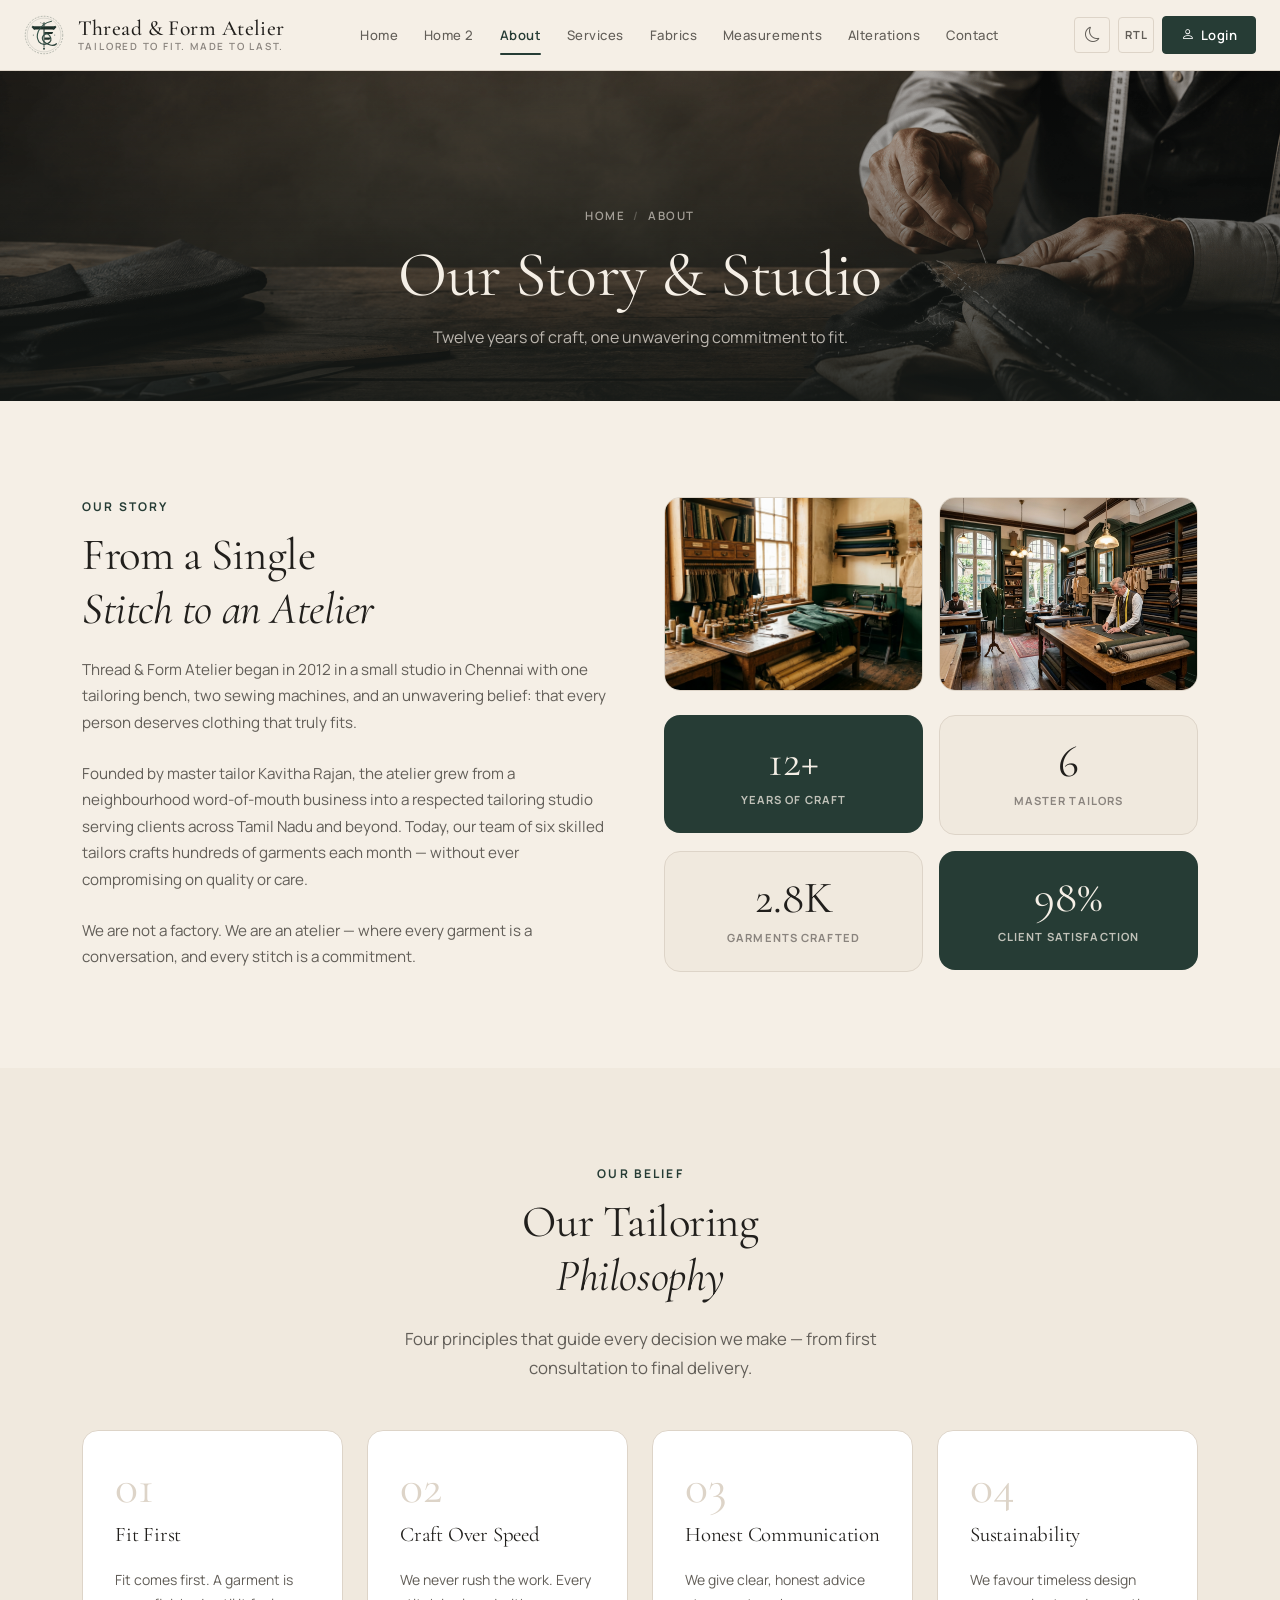
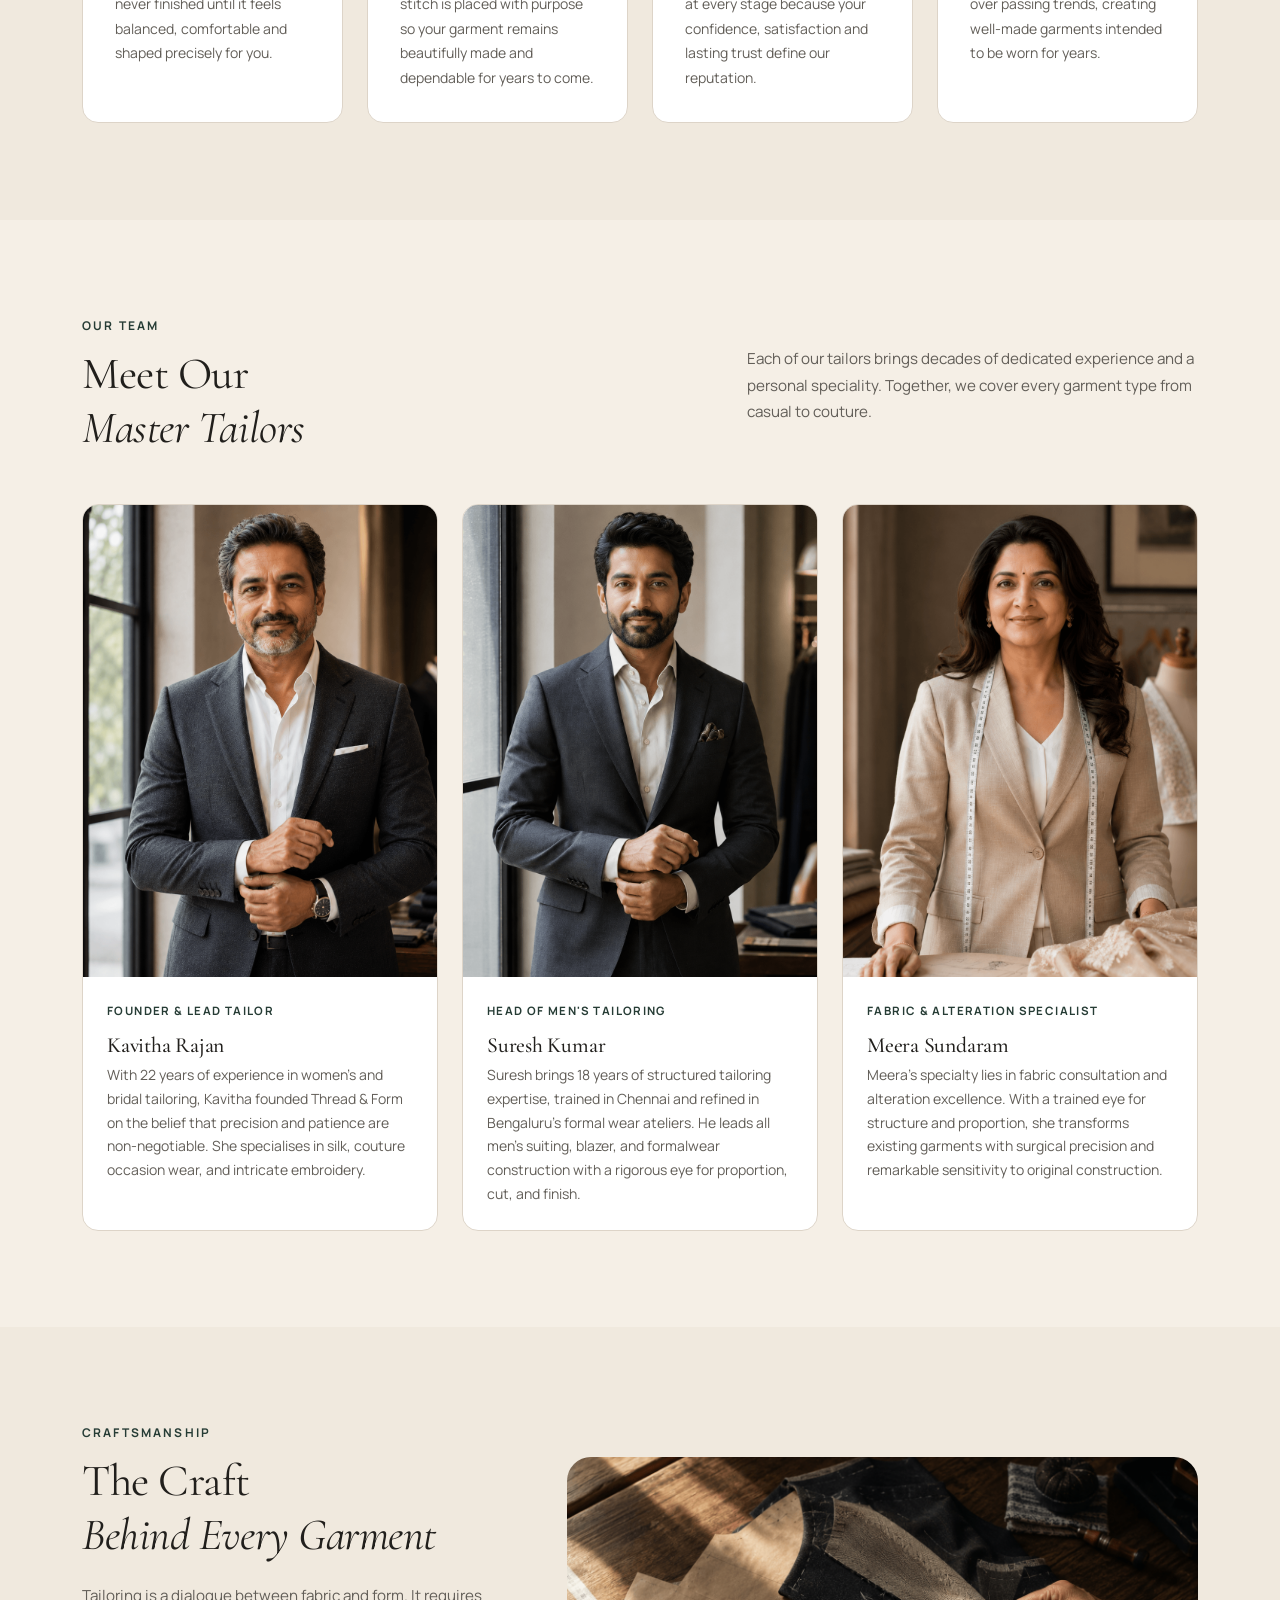
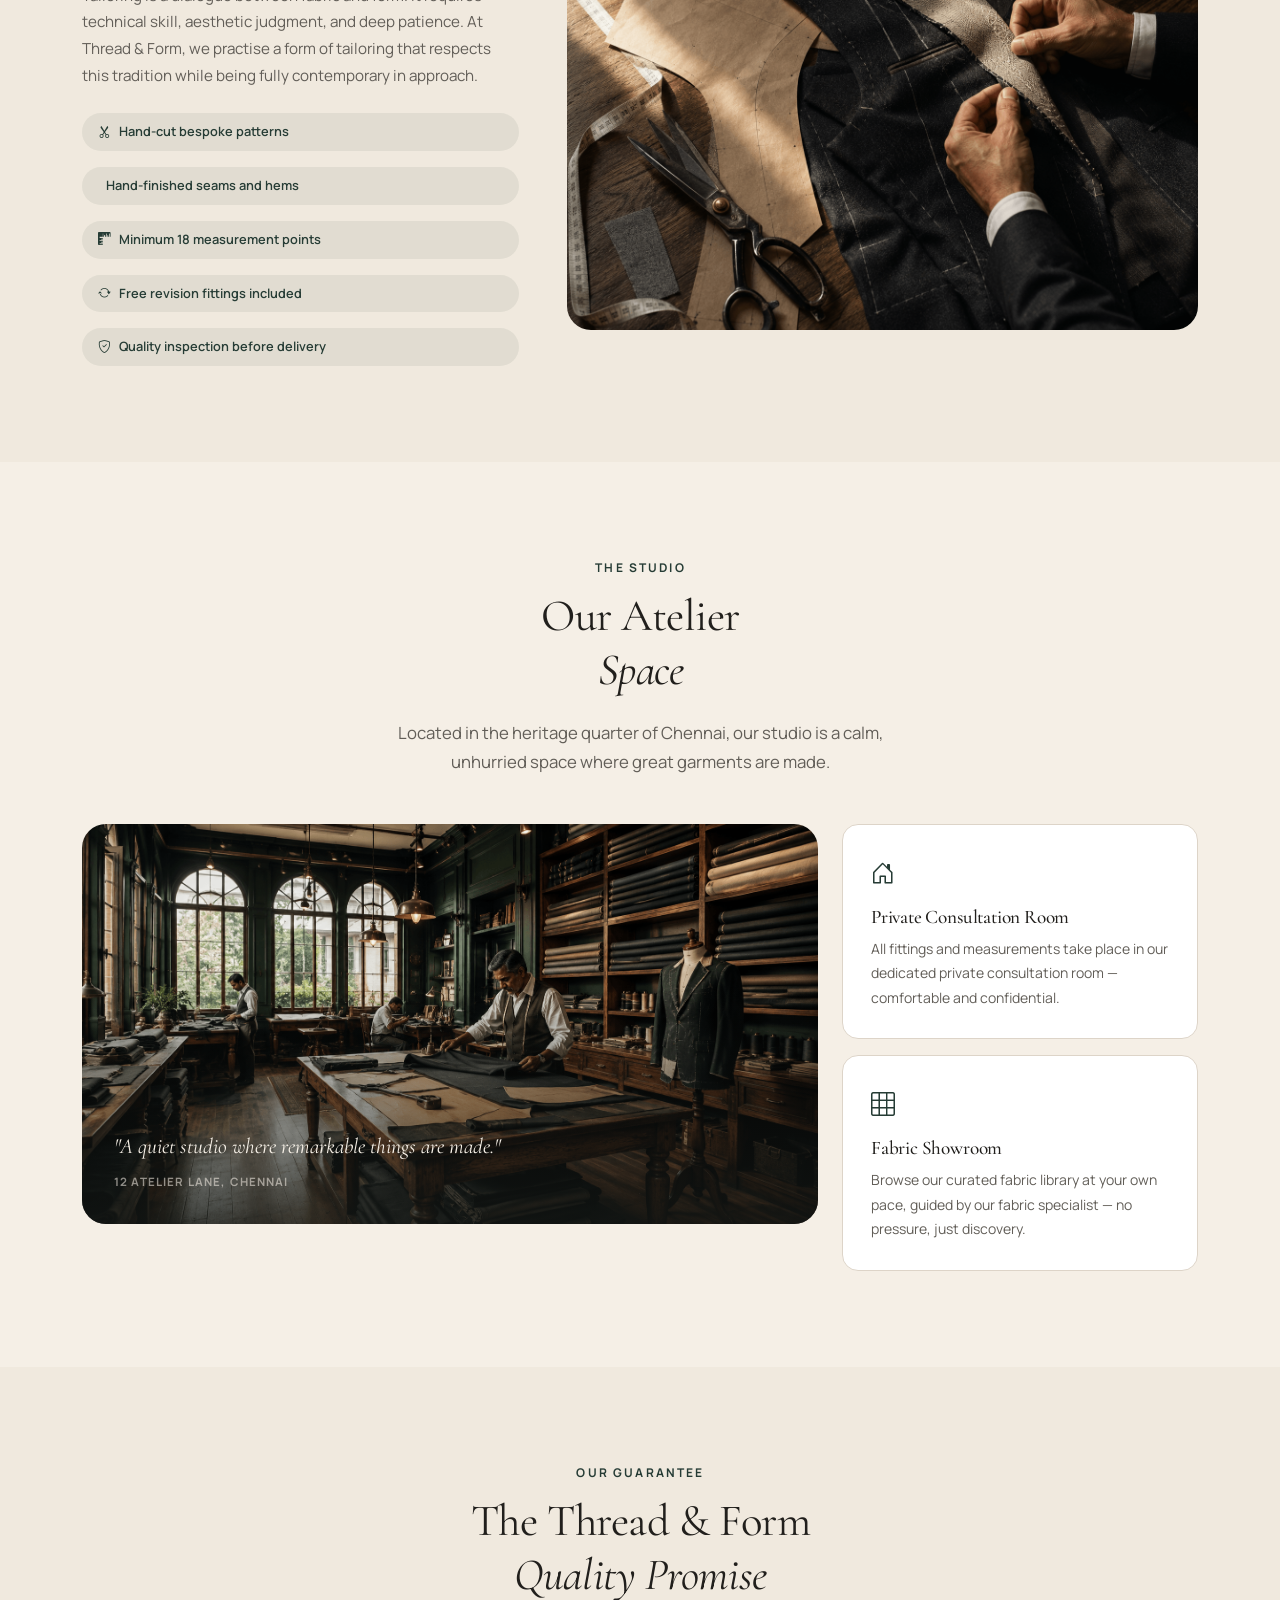
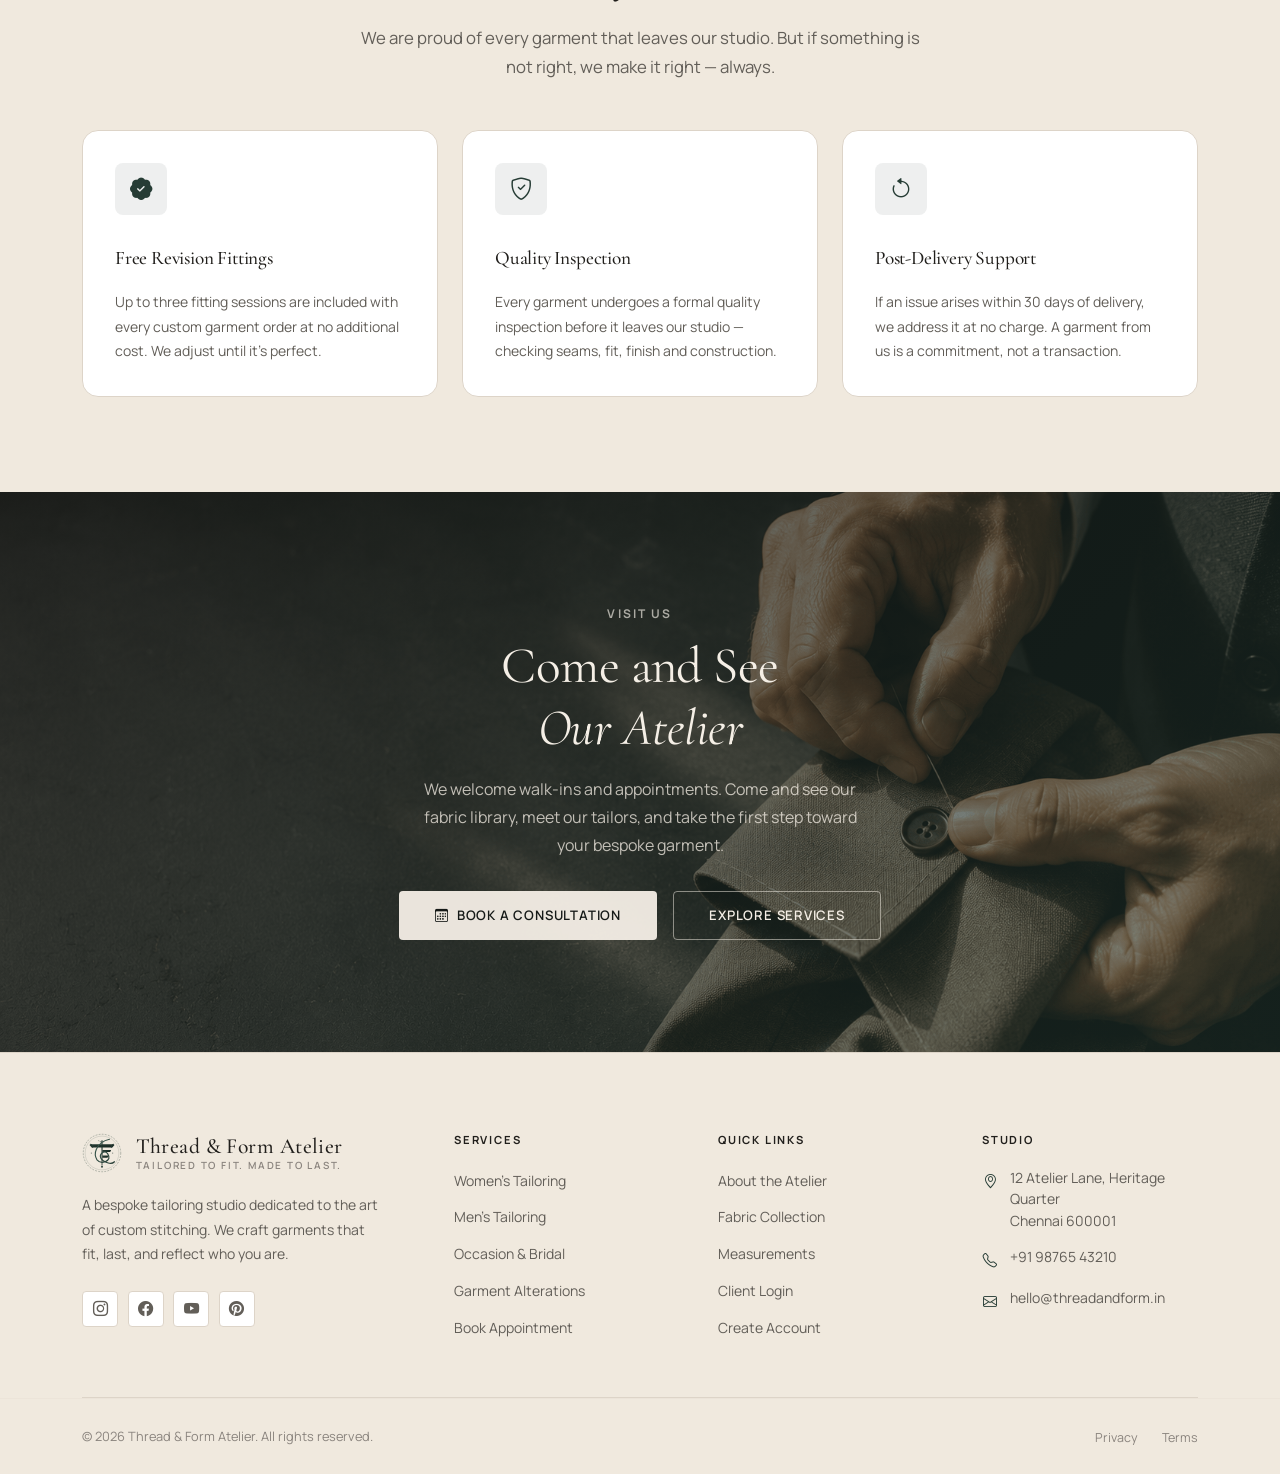
==== commit 1f571850: "changes committed" ====
--- a/about.html
+++ b/about.html
@@ -472,10 +472,6 @@
         <div class="footer-studio-item"><i class="bi bi-geo-alt footer-studio-icon"></i><p class="footer-studio-text">12 Atelier Lane, Heritage Quarter<br>Chennai 600001</p></div>
         <div class="footer-studio-item"><i class="bi bi-telephone footer-studio-icon"></i><p class="footer-studio-text">+91 98765 43210</p></div>
         <div class="footer-studio-item"><i class="bi bi-envelope footer-studio-icon"></i><p class="footer-studio-text">hello@threadandform.in</p></div>
-        <div class="footer-hours mt-3">
-          <div class="footer-hours-row"><span class="footer-hours-day">Mon – Sat</span><span class="footer-hours-time">9:30 AM – 7:00 PM</span></div>
-          <div class="footer-hours-row"><span class="footer-hours-day">Sunday</span><span class="footer-hours-time">10:00 AM – 4:00 PM</span></div>
-        </div>
       </div>
     </div>
   </div>
--- a/assets/css/buttons.css
+++ b/assets/css/buttons.css
@@ -29,6 +29,12 @@
   user-select: none;
 }
 
+.btn i,
+.btn span,
+.btn svg {
+  color: inherit;
+}
+
 .btn:active {
   transform: translateY(1px);
 }
@@ -98,6 +104,7 @@
 
 [data-theme="dark"] .btn-outline-primary:hover {
   background: #AABBAF;
+  border-color: #AABBAF;
   color: #151917;
 }
 
@@ -115,6 +122,17 @@
   box-shadow: 0 6px 20px rgba(0,0,0,0.25);
 }
 
+[data-theme="dark"] .btn-white {
+  background: rgba(245,239,230,0.95);
+  color: #151917;
+}
+
+[data-theme="dark"] .btn-white:hover {
+  background: #ffffff;
+  color: #151917;
+  box-shadow: 0 6px 20px rgba(0,0,0,0.4);
+}
+
 /* ---- White Outline (on dark/image backgrounds) ---- */
 .btn-outline-white {
   background: transparent;
@@ -126,6 +144,17 @@
   background: rgba(245,239,230,0.12);
   border-color: rgba(245,239,230,0.8);
   color: #F5EFE6;
+}
+
+[data-theme="dark"] .btn-outline-white {
+  color: #F5EFE6;
+  border-color: rgba(245,239,230,0.5);
+}
+
+[data-theme="dark"] .btn-outline-white:hover {
+  background: #F5EFE6;
+  border-color: #F5EFE6;
+  color: #151917;
 }
 
 /* ---- Ghost Button ---- */
@@ -256,6 +285,7 @@
 [data-theme="dark"] .btn-filter:hover {
   border-color: #AABBAF;
   color: #AABBAF;
+  background: rgba(170, 187, 175, 0.08);
 }
 
 [data-theme="dark"] .btn-filter.active {
@@ -263,3 +293,9 @@
   border-color: #AABBAF;
   color: #151917;
 }
+
+[data-theme="dark"] .btn-filter.active:hover {
+  background: #c5d1c5;
+  border-color: #c5d1c5;
+  color: #151917;
+}
--- a/assets/css/forms.css
+++ b/assets/css/forms.css
@@ -335,6 +335,11 @@
   line-height: 1.6;
 }
 
+/* Keep the contact form action visually separate from the notice above it. */
+#contact-submit-btn {
+  margin-top: 1rem;
+}
+
 /* ---- Studio Info Card ---- */
 .studio-info-card {
   background: var(--bg-card);
--- a/assets/css/footer.css
+++ b/assets/css/footer.css
@@ -324,43 +324,21 @@
 }
 
 /* ---- Responsive Footer ---- */
-@media (max-width: 1199.98px) {
+@media (min-width: 992px) and (max-width: 1199.98px) {
   .footer-top {
-    grid-template-columns: 1.5fr 1fr 1fr;
+    grid-template-columns: 1.4fr 1fr 1fr 1.2fr;
     gap: 2rem;
   }
-
-  .footer-nav-list li a,
-  .footer-bottom-links li a {
-    min-height: 44px;
-    display: inline-flex;
-    align-items: center;
-  }
-}
-
-@media (max-width: 991.98px) {
+}
+
+@media (min-width: 768px) and (max-width: 991.98px) {
   .footer-top {
     grid-template-columns: 1fr 1fr;
-    gap: 2rem;
-  }
-
-  .footer-nav-list {
-    gap: 0;
-  }
-
-  .site-footer {
-    padding-top: 3.5rem;
-  }
-}
-
-@media (min-width: 768px) and (max-width: 991.98px) {
-  .footer-nav-list li {
-    line-height: 0;
-  }
-
-  .footer-nav-list li a {
-    min-height: 0;
-    line-height: 1.6;
+    gap: 2.5rem 2rem;
+  }
+
+  .footer-about {
+    max-width: 100%;
   }
 }
 
@@ -382,17 +360,6 @@
     gap: 1rem;
   }
 
-  .footer-nav-list {
-    gap: 0;
-  }
-
-  .footer-nav-list li a,
-  .footer-bottom-links li a {
-    min-height: 44px;
-    display: inline-flex;
-    align-items: center;
-  }
-
   .footer-about {
     max-width: 100%;
   }
--- a/assets/css/rtl.css
+++ b/assets/css/rtl.css
@@ -18,12 +18,15 @@
 /* ---- Brand Group RTL ---- */
 [dir="rtl"] .navbar-brand-group,
 [dir="rtl"] .footer-brand-group,
-[dir="rtl"] .auth-image-content .navbar-brand-group,
-[dir="rtl"] .auth-mobile-brand {
+[dir="rtl"] .auth-image-content .navbar-brand-group {
   display: flex !important;
   flex-direction: row !important;
   align-items: center !important;
   gap: 0.75rem !important;
+}
+
+[dir="rtl"] .auth-mobile-brand {
+  display: none !important;
 }
 
 [dir="rtl"] .brand-text,
--- a/assets/css/tablet.css
+++ b/assets/css/tablet.css
@@ -45,11 +45,17 @@
     grid-template-columns: repeat(2, 1fr);
   }
 
-  main section .btn {
+  main section .btn:only-child {
     display: flex;
     width: max-content;
     max-width: 100%;
     margin-inline: auto;
+  }
+
+  main section .btn {
+    display: inline-flex;
+    width: max-content;
+    max-width: 100%;
   }
 
   main section .btn-link {
@@ -75,8 +81,15 @@
 
   /* Footer */
   .footer-top {
-    grid-template-columns: 1fr 1fr;
+    grid-template-columns: 1.4fr 1fr 1fr 1.2fr;
     gap: 2rem;
+  }
+
+  @media (max-width: 991.98px) {
+    .footer-top {
+      grid-template-columns: 1fr 1fr;
+      gap: 2.5rem 2rem;
+    }
   }
 
   /* Split sections */
@@ -358,9 +371,35 @@
     margin-right: auto !important;
   }
 
+  /* ---- CTA & Banner Button Groups (768px – 1024px) ---- */
+  .hero-cta-group,
+  .cta-buttons,
+  .cta-section .d-flex,
+  .d-flex:has(> .btn + .btn),
+  .d-flex.justify-content-center {
+    display: flex !important;
+    flex-direction: row !important;
+    justify-content: center !important;
+    align-items: center !important;
+    gap: 1rem !important;
+    flex-wrap: wrap !important;
+    margin-left: auto !important;
+    margin-right: auto !important;
+    width: 100% !important;
+  }
+
+  .hero-cta-group .btn,
+  .cta-buttons .btn,
+  .cta-section .d-flex .btn,
+  .d-flex:has(> .btn + .btn) .btn,
+  .d-flex.justify-content-center .btn {
+    margin-left: 0 !important;
+    margin-right: 0 !important;
+    margin-inline: 0 !important;
+  }
+
   /* ---- Single Section Button Centering (768px – 1024px) ---- */
   section .d-flex:has(> .btn:only-child),
-  section .d-flex.justify-content-center,
   .section-footer,
   .section-cta {
     display: flex !important;
@@ -374,7 +413,6 @@
   section .btn:only-child,
   #fabrics-explore-btn,
   #h2-measure-guide-btn,
-  #svc-cta-measure-btn,
   #alt-measure-btn {
     display: flex !important;
     margin-left: auto !important;
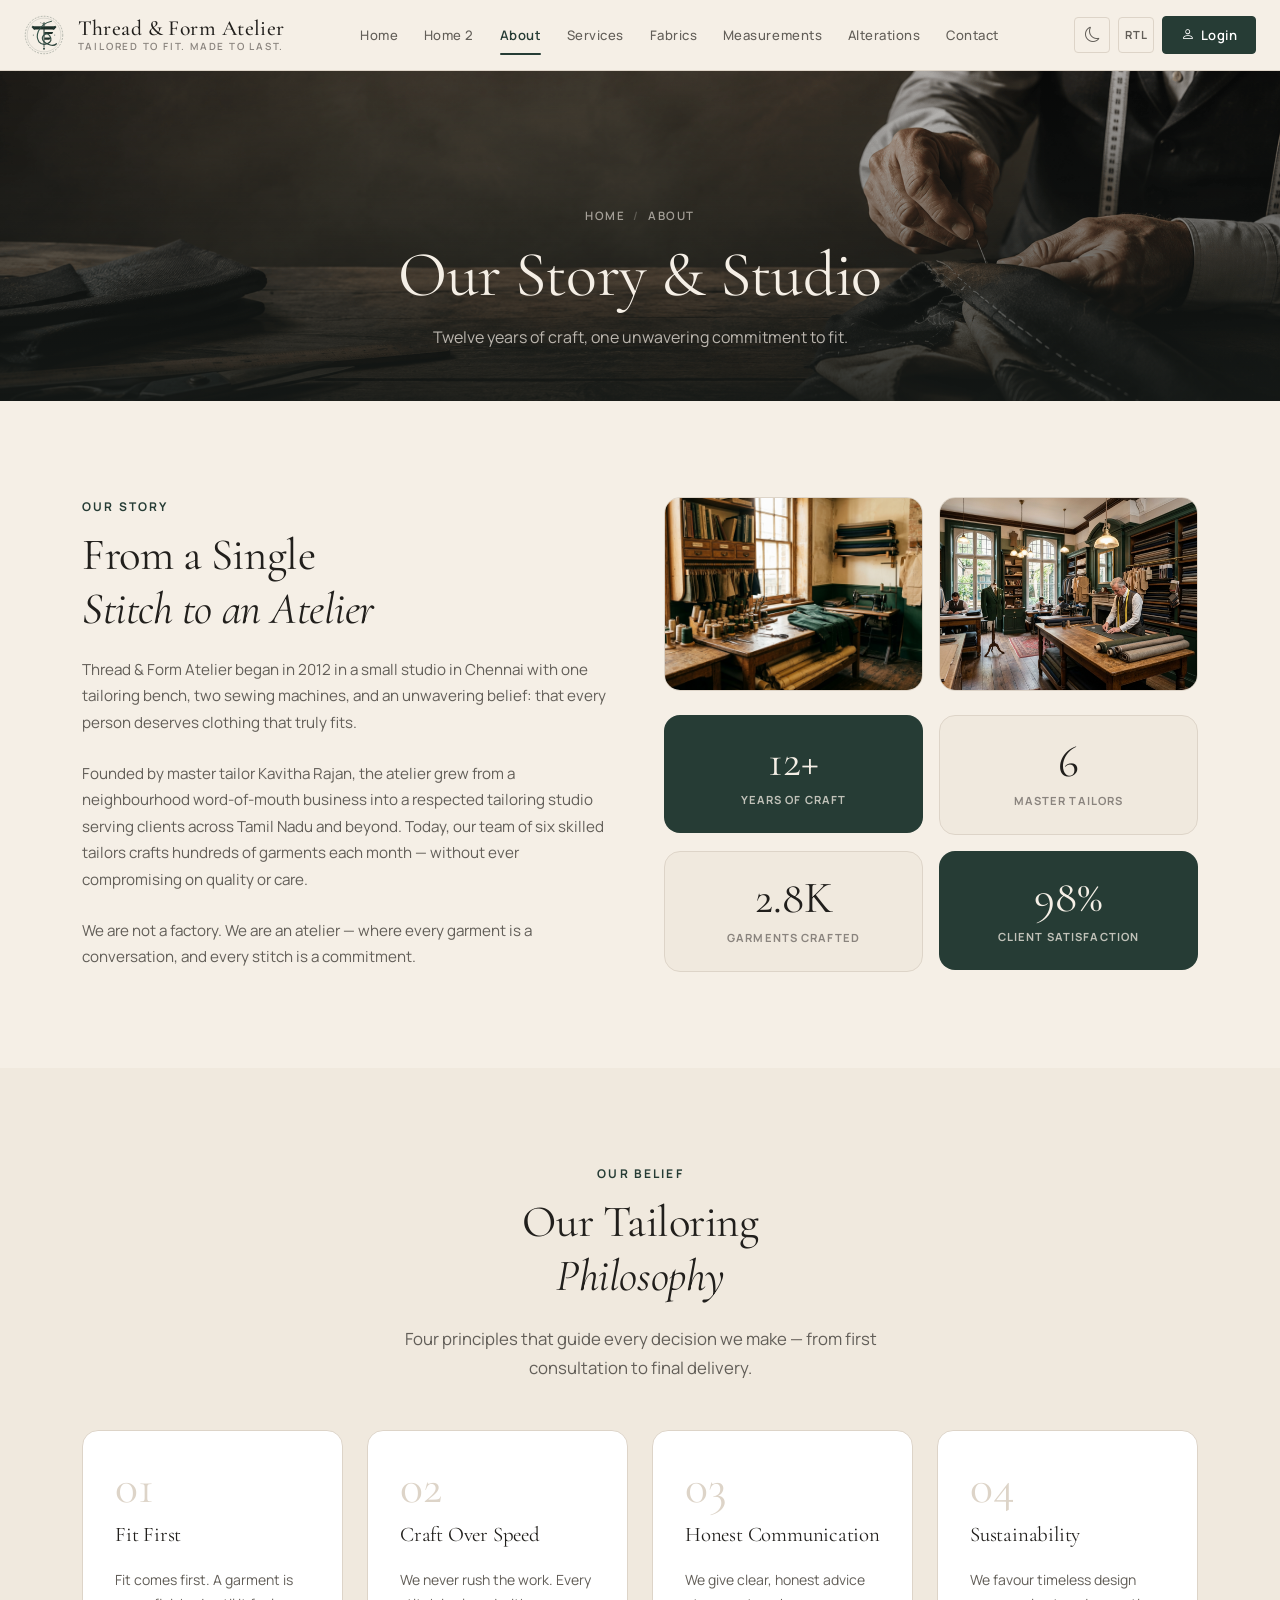
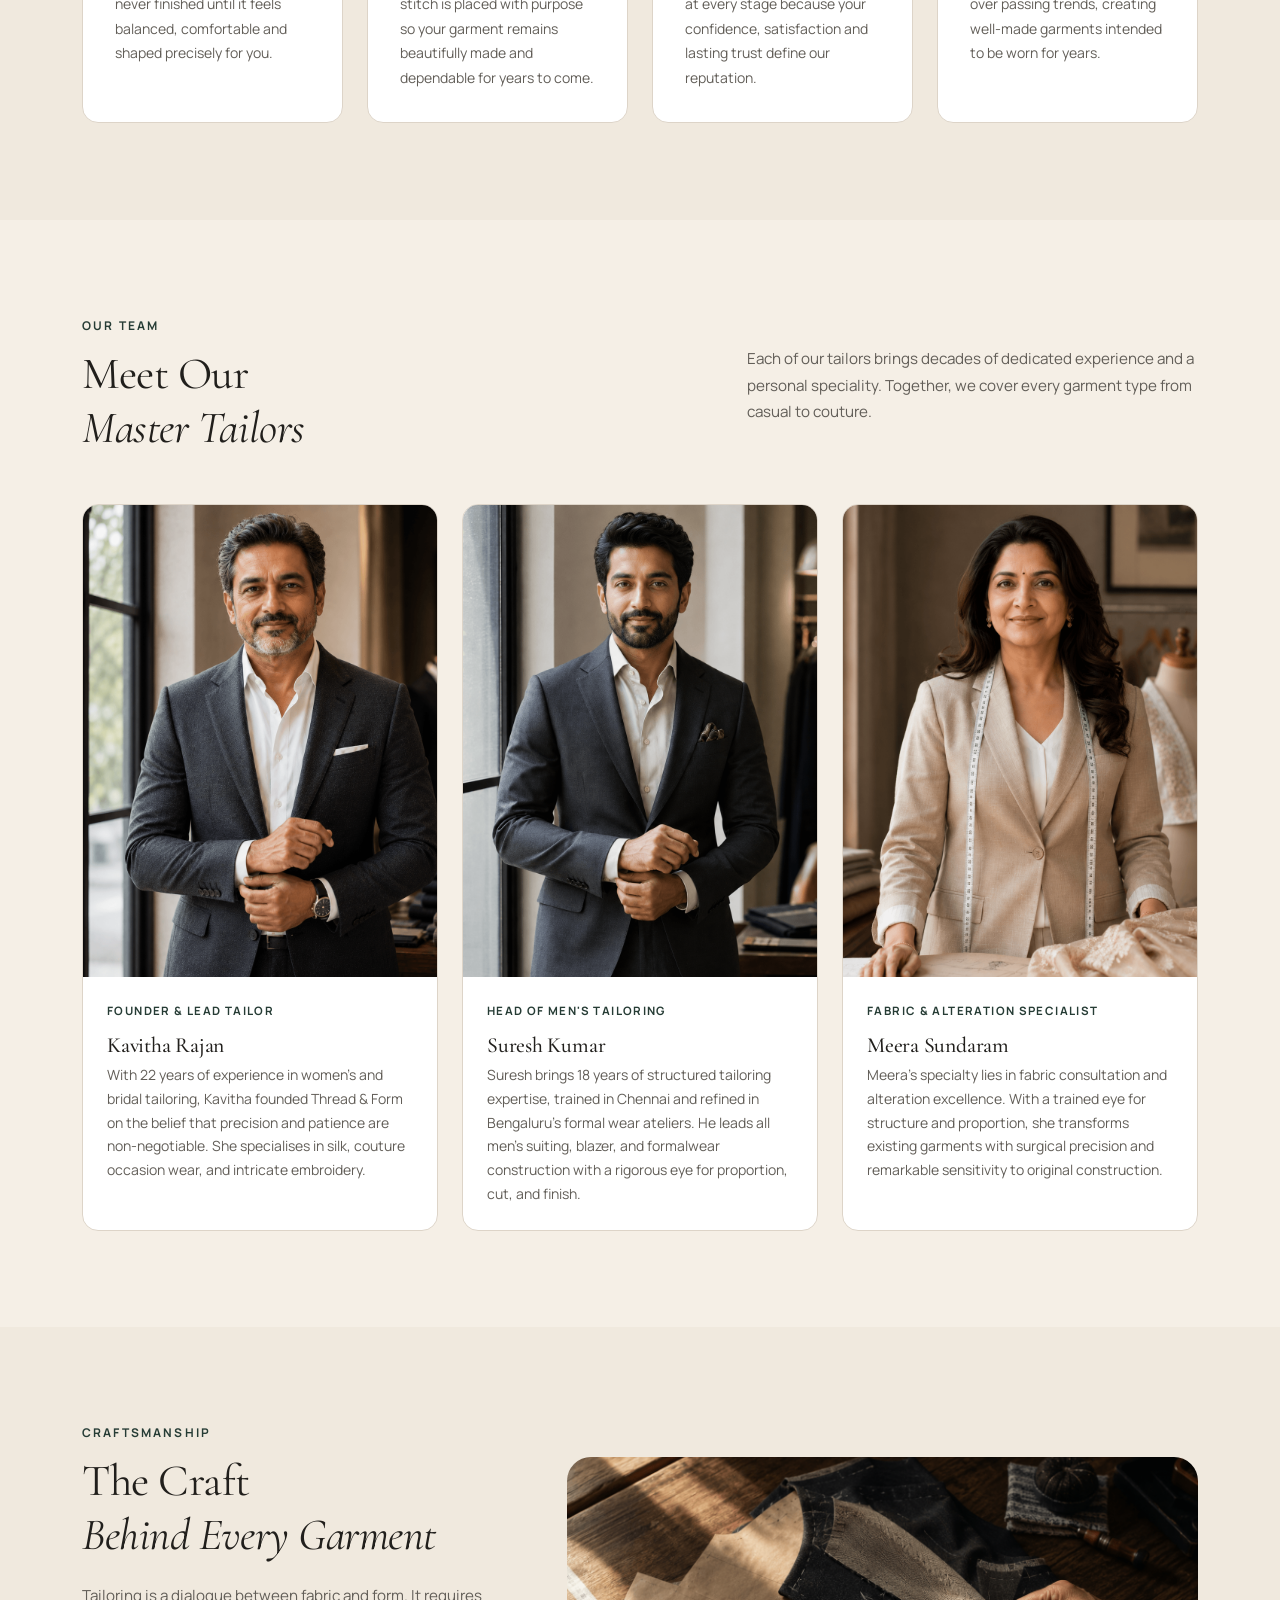
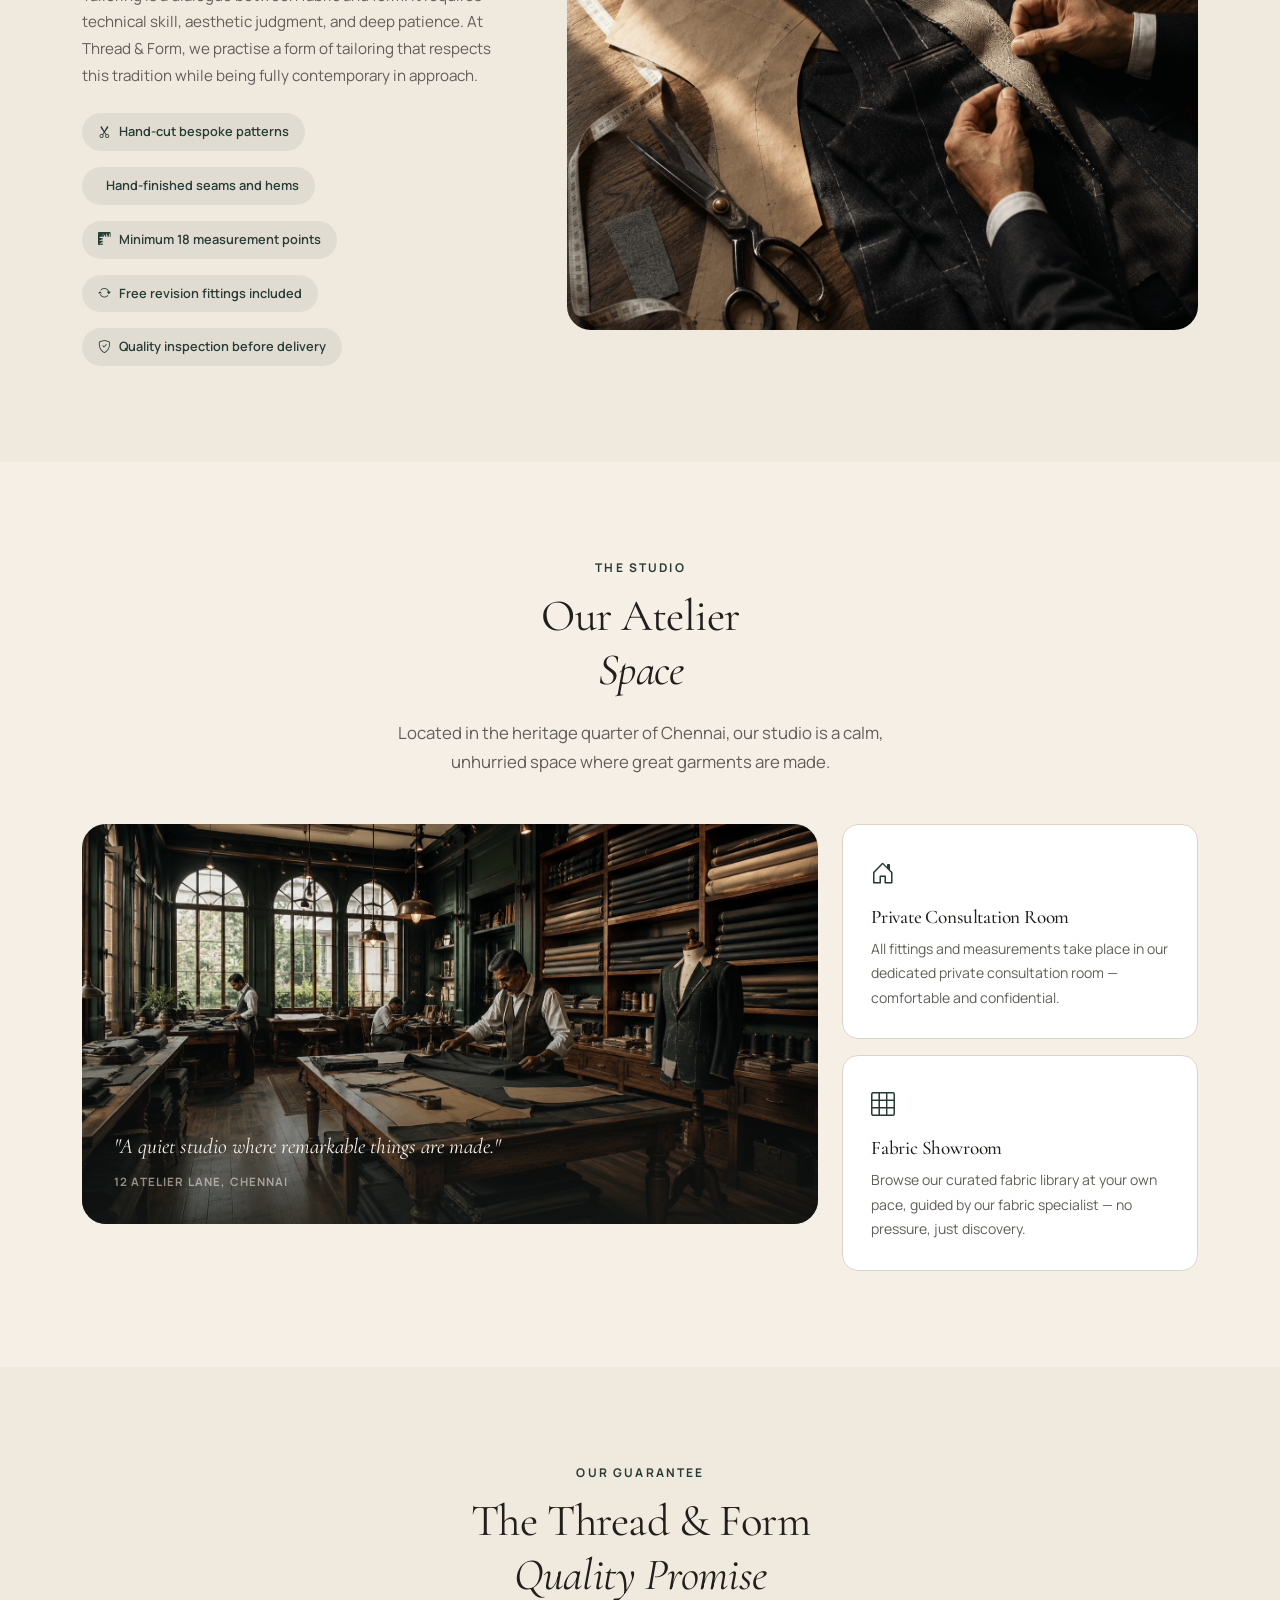
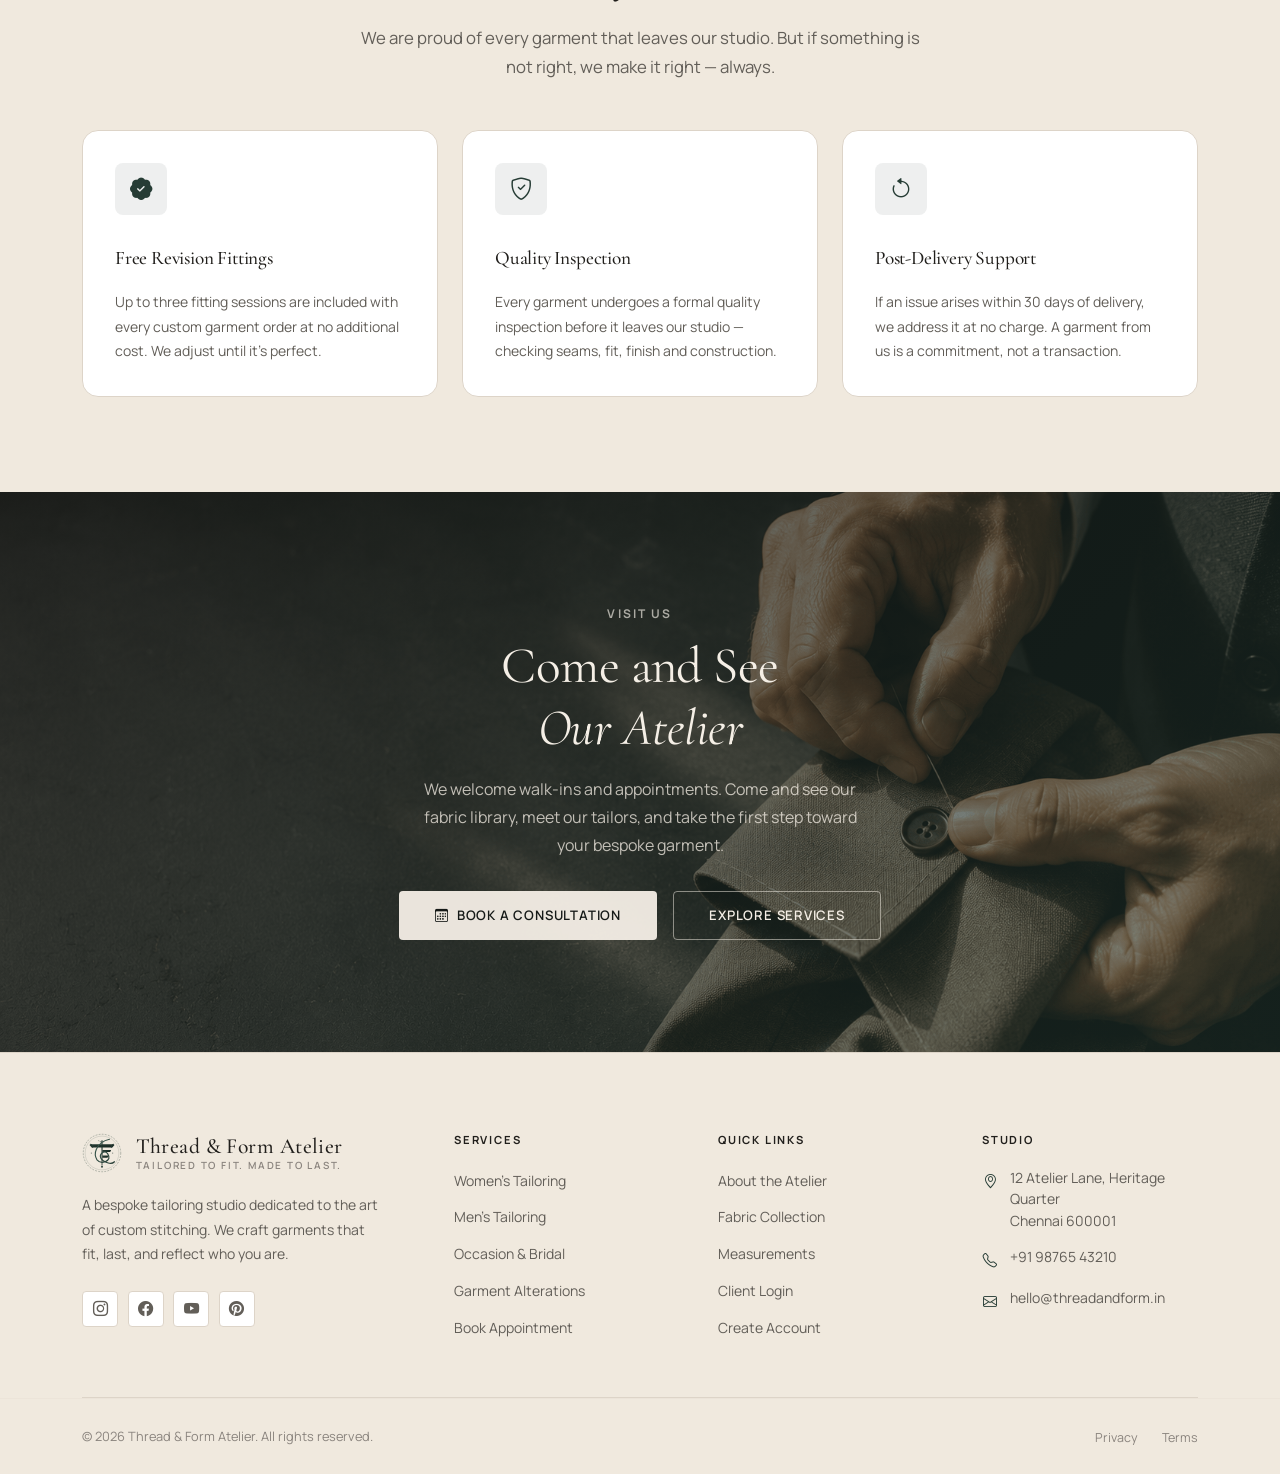
==== commit 7916c777: "bug fixed" ====
--- a/about.html
+++ b/about.html
@@ -3,6 +3,7 @@
 <head>
   <meta charset="UTF-8" />
   <meta name="viewport" content="width=device-width, initial-scale=1.0" />
+  <link rel="icon" type="image/svg+xml" href="assets/images/common/logo.svg" />
   <meta name="description" content="About Thread &amp; Form Atelier — Our story, tailoring philosophy, master tailors, and our commitment to craftsmanship and quality in every garment." />
   <title>About Us | Thread &amp; Form Atelier</title>
   <link rel="stylesheet" href="https://cdn.jsdelivr.net/npm/bootstrap@5.3.3/dist/css/bootstrap.min.css" />
@@ -42,6 +43,7 @@
     }
     .quality-badge {
       display: inline-flex;
+      align-self: flex-start;
       align-items: center;
       gap: 0.5rem;
       background: rgba(38,60,53,0.07);
--- a/assets/css/cards.css
+++ b/assets/css/cards.css
@@ -322,7 +322,6 @@
   color: var(--color-heading);
   font-weight: 400;
   line-height: 1.2;
-  min-height: 2.4em;
 }
 
 .turnaround-time > span {
@@ -334,7 +333,6 @@
   color: var(--color-body);
   line-height: 1.6;
   margin-bottom: 0;
-  min-height: 8em;
 }
 
 /* ---- Process Step Card ---- */
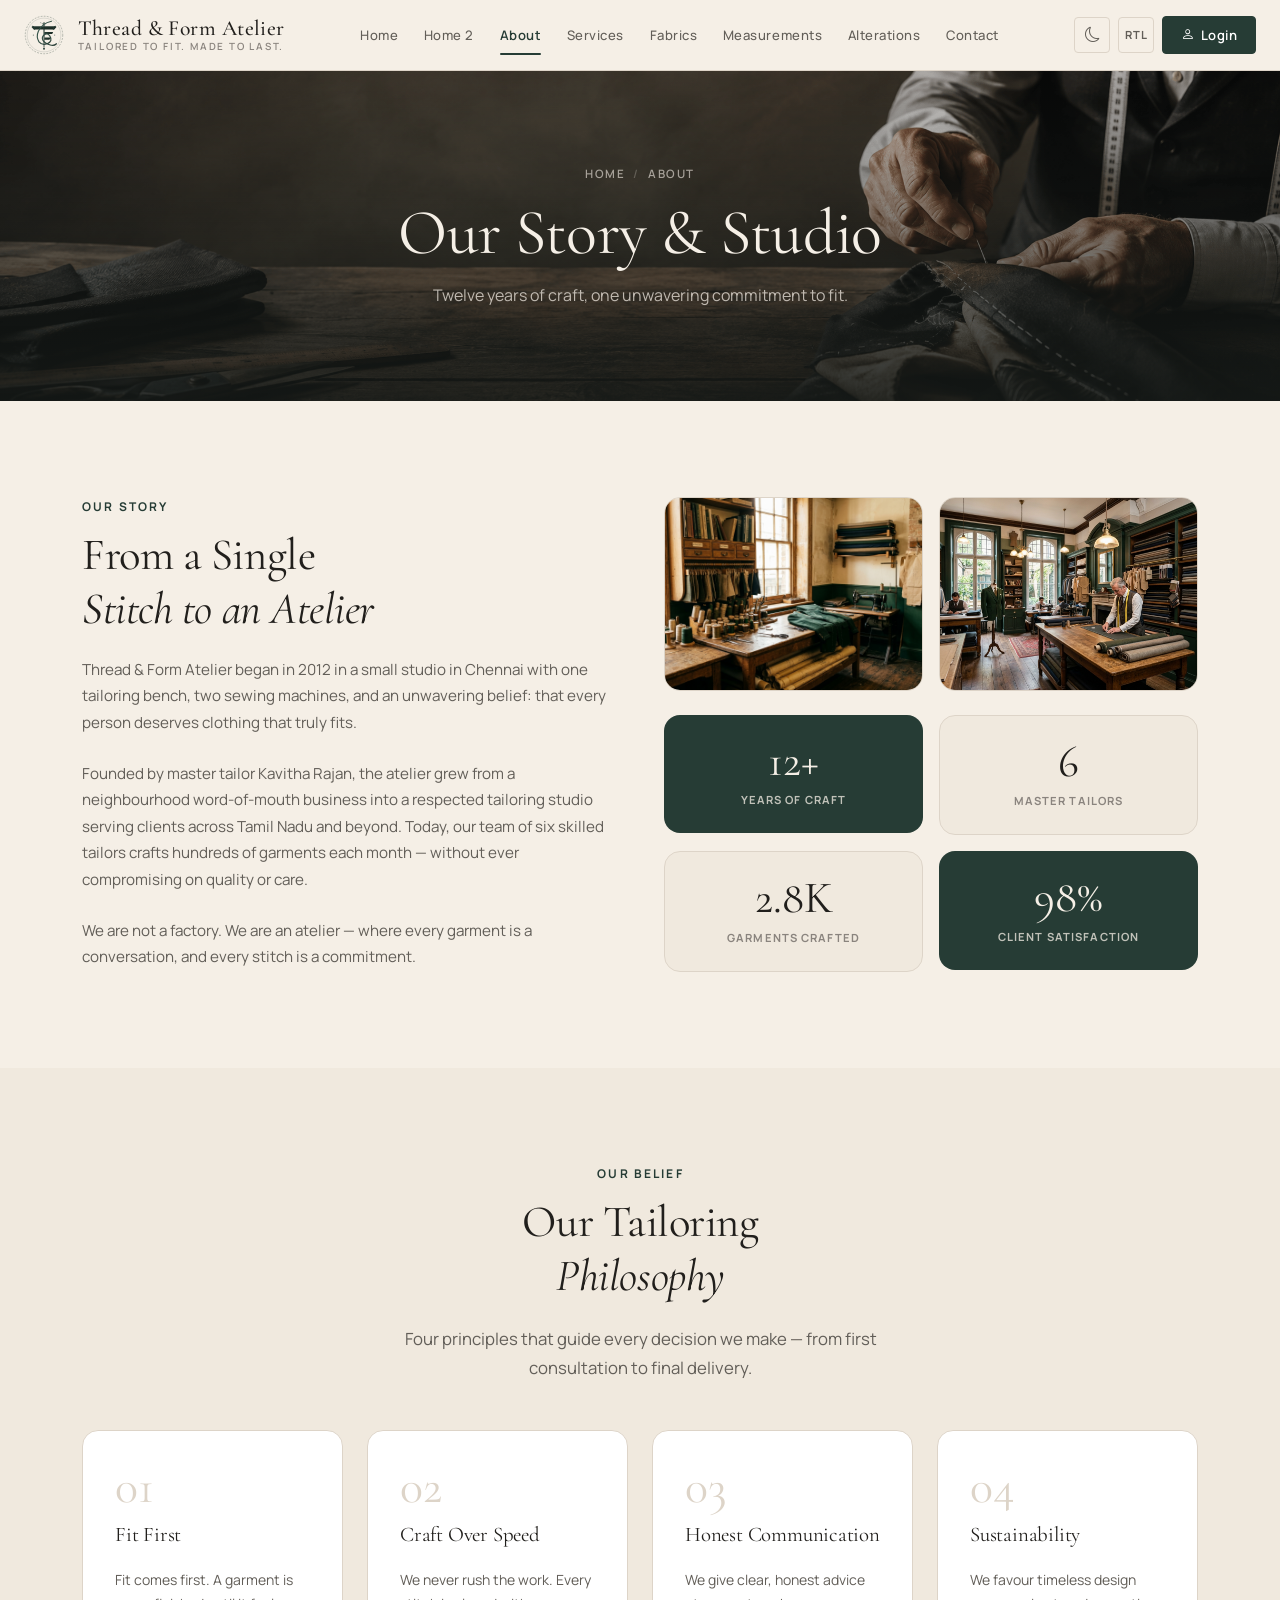
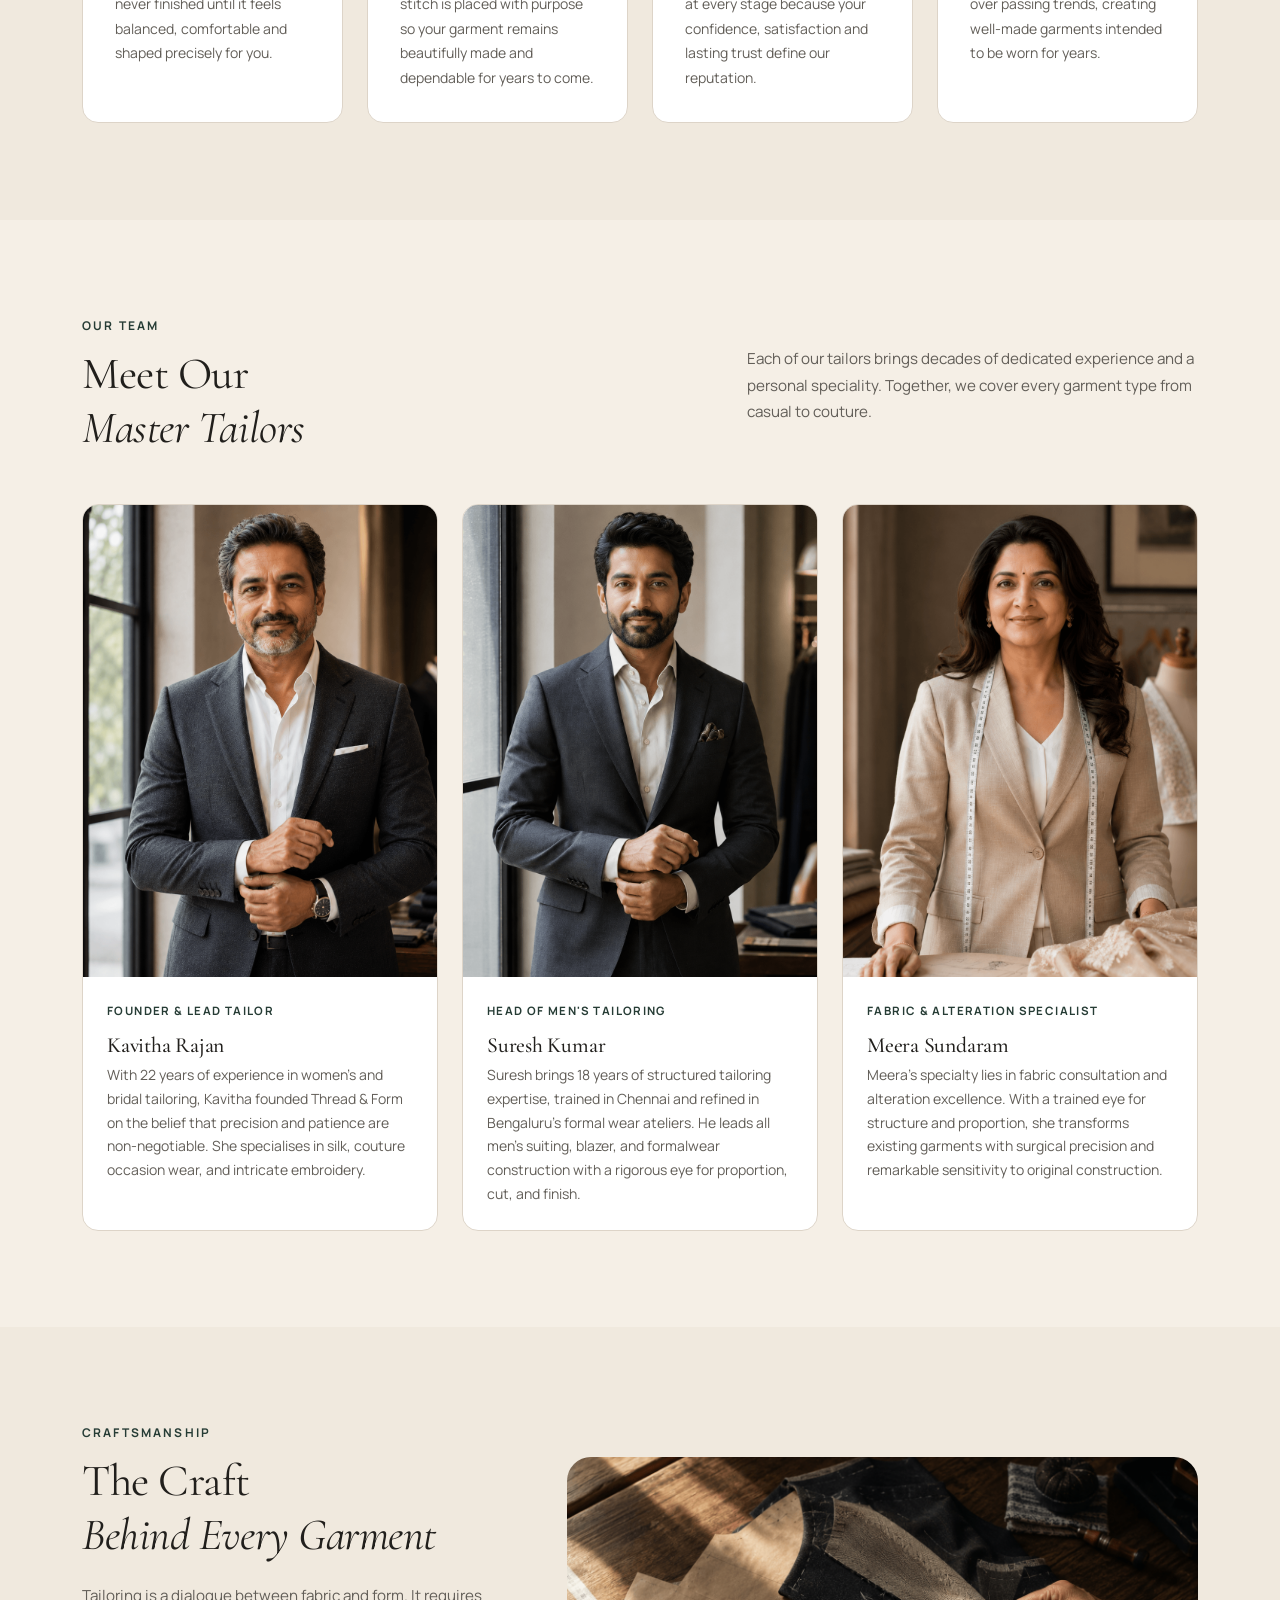
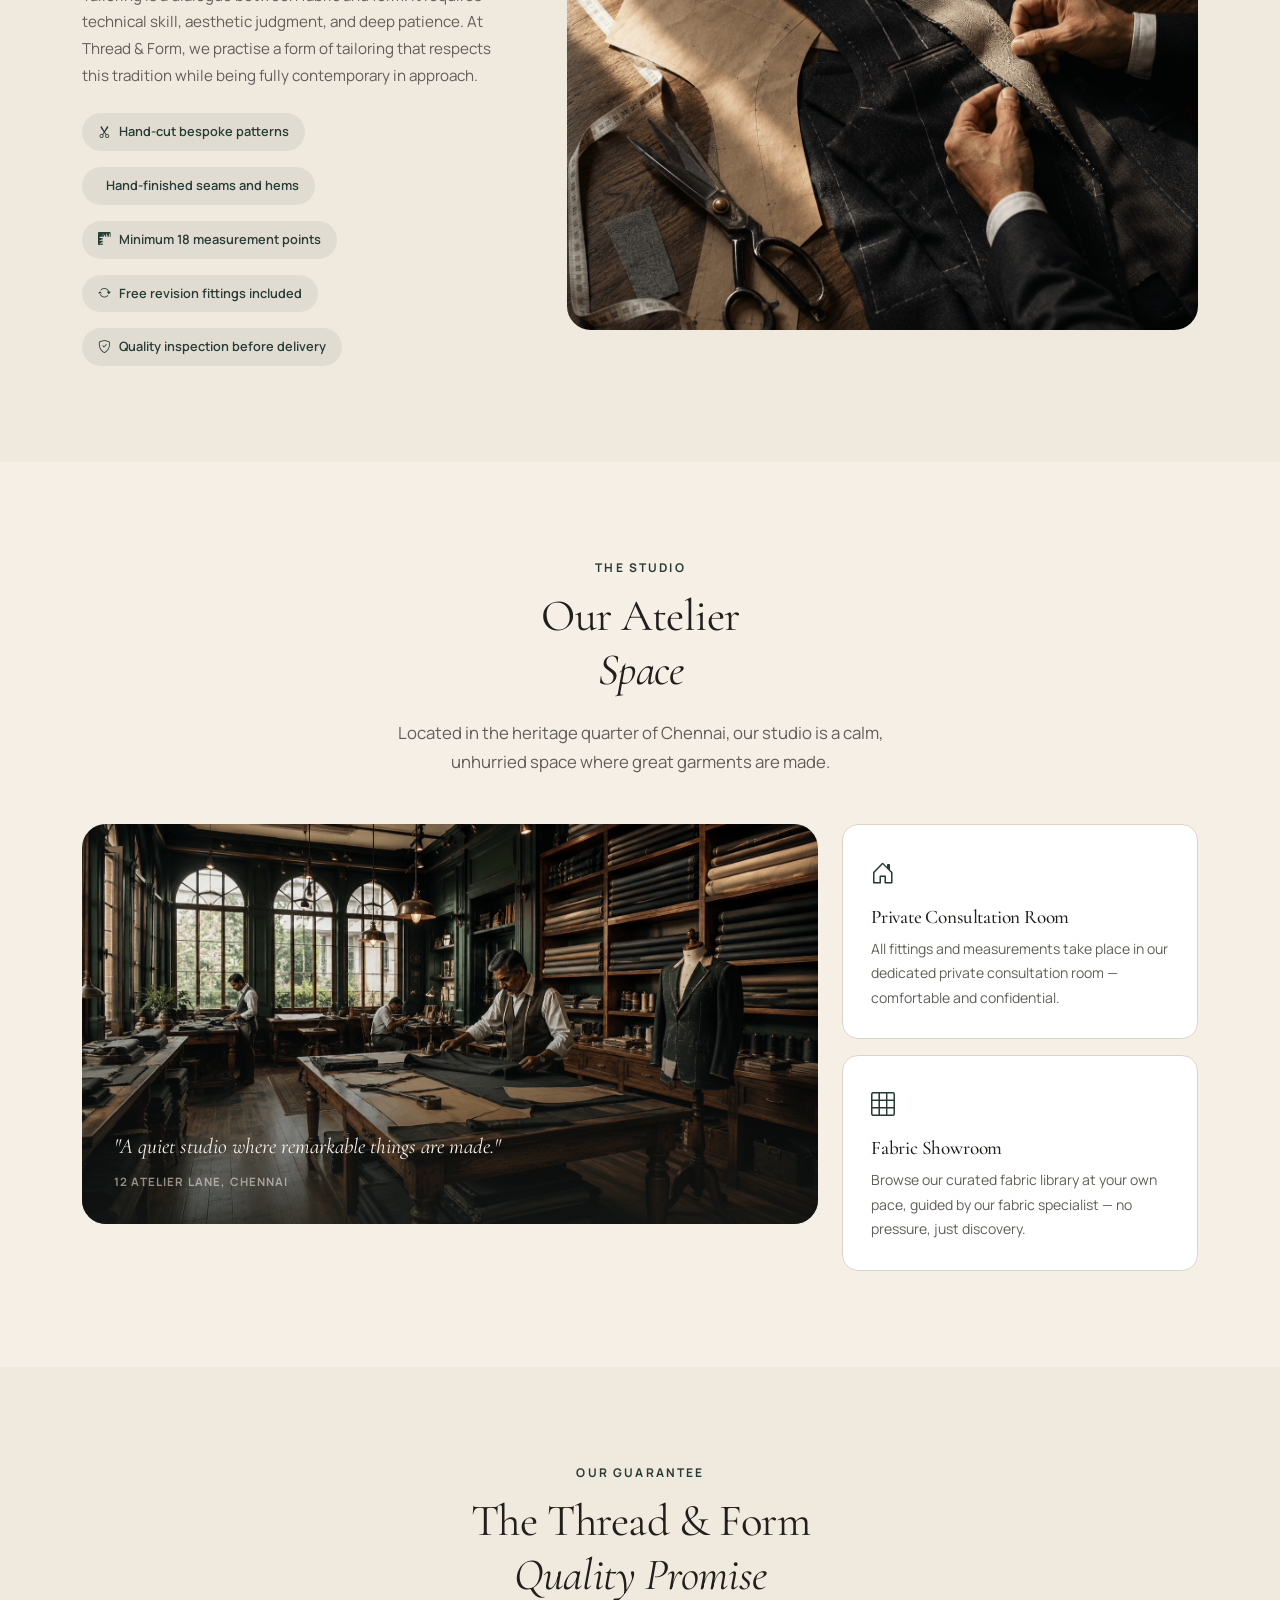
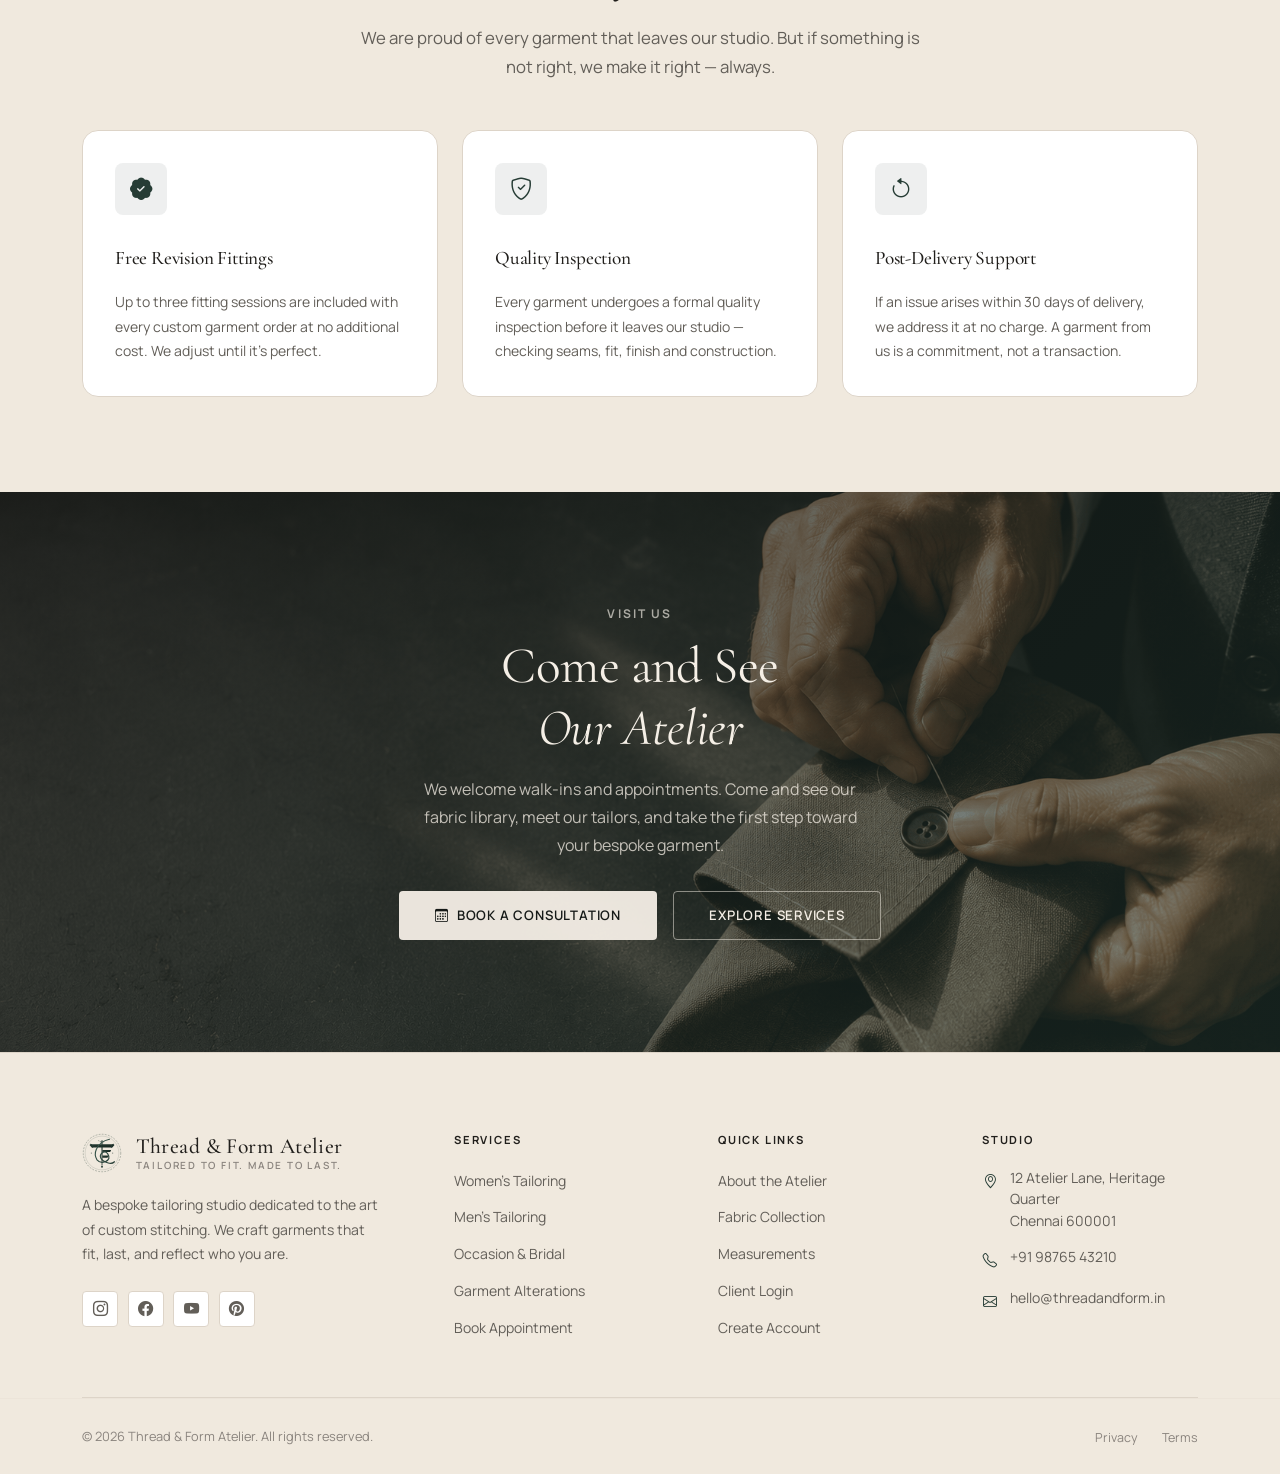
==== commit d7e50bec: "bugs fixed" ====
--- a/about.html
+++ b/about.html
@@ -128,9 +128,7 @@
   <div class="page-banner-overlay" aria-hidden="true"></div>
   <div class="page-banner-content">
     <div class="container">
-      <p class="page-banner-breadcrumb">
-        <a href="index.html">Home</a><span class="sep">/</span> About
-      </p>
+      <p class="page-banner-breadcrumb"><a href="index.html">Home</a><span class="sep">/</span> About</p>
       <h1 class="page-banner-title">Our Story &amp; Studio</h1>
       <p class="page-banner-subtitle">Twelve years of craft, one unwavering commitment to fit.</p>
     </div>
--- a/assets/css/banner.css
+++ b/assets/css/banner.css
@@ -103,16 +103,24 @@
 .hero-stats {
   display: grid;
   grid-template-columns: repeat(3, 1fr);
+  grid-auto-rows: 1fr;
   gap: 0;
   border: 1px solid rgba(245, 239, 230, 0.15);
   border-radius: var(--radius-md);
   overflow: hidden;
-  margin-top: 1.5rem;
+  margin-top: 1.25rem;
 }
 
 .hero-stat-item {
-  padding: 1.25rem 1.5rem;
+  min-width: 0;
+  min-height: 82px;
+  padding: 0.9rem 1rem;
   border-right: 1px solid rgba(245, 239, 230, 0.12);
+  display: flex;
+  flex-direction: column;
+  align-items: center;
+  justify-content: center;
+  text-align: center;
 }
 
 .hero-stat-item:last-child {
@@ -121,14 +129,14 @@
 
 .hero-stat-num {
   font-family: var(--font-heading);
-  font-size: 2.25rem;
+  font-size: 1.75rem;
   font-weight: 400;
   color: #F5EFE6;
   line-height: 1;
 }
 
 .hero-stat-text {
-  font-size: 0.7rem;
+  font-size: 0.64rem;
   font-weight: 600;
   letter-spacing: 0.1em;
   text-transform: uppercase;
@@ -141,7 +149,8 @@
   position: relative;
   min-height: 330px;
   display: flex;
-  align-items: flex-end;
+  align-items: center;
+  justify-content: center;
   overflow: hidden;
   background-color: var(--color-primary);
   padding: 0 !important;
@@ -171,7 +180,7 @@
 .page-banner-content {
   position: relative;
   z-index: 2;
-  padding: 3.8rem 0 3.2rem;
+  padding: 3.5rem 0;
   width: 100%;
   text-align: center;
 }
@@ -182,6 +191,7 @@
   letter-spacing: 0.14em;
   text-transform: uppercase;
   color: rgba(245, 239, 230, 0.6);
+  margin-top: 0;
   margin-bottom: 0.75rem;
   display: flex;
   align-items: center;
@@ -208,6 +218,7 @@
   font-weight: 400;
   color: #F5EFE6;
   line-height: 1.15;
+  margin-top: 0;
   margin-bottom: 0.75rem;
 }
 
@@ -312,11 +323,12 @@
 .h2-split-stats {
   display: grid;
   grid-template-columns: repeat(3, 1fr);
+  grid-auto-rows: 1fr;
   gap: 0;
   border: 1px solid var(--color-border);
   border-radius: var(--radius-md);
   overflow: hidden;
-  margin-top: 2.5rem;
+  margin-top: 1.75rem;
   background: var(--bg-main);
 }
 
@@ -326,8 +338,15 @@
 }
 
 .h2-stat-item {
-  padding: 1rem 1.25rem;
+  min-width: 0;
+  min-height: 82px;
+  padding: 0.9rem 0.75rem;
   border-right: 1px solid var(--color-border);
+  display: flex;
+  flex-direction: column;
+  align-items: center;
+  justify-content: center;
+  text-align: center;
 }
 
 .h2-stat-item:last-child {
@@ -340,14 +359,14 @@
 
 .h2-stat-num {
   font-family: var(--font-heading);
-  font-size: 2rem;
+  font-size: 1.75rem;
   font-weight: 400;
   color: var(--color-heading);
   line-height: 1;
 }
 
 .h2-stat-text {
-  font-size: 0.68rem;
+  font-size: 0.64rem;
   font-weight: 600;
   letter-spacing: 0.08em;
   text-transform: uppercase;
--- a/assets/css/desktop.css
+++ b/assets/css/desktop.css
@@ -76,13 +76,4 @@
     letter-spacing: -0.05em;
   }
 }
-@media (min-width: 1200px) {
-  .home2-page .h2-fabric-heading-row {
-    align-items: flex-start !important;
-  }
 
-  .home2-page .h2-fabric-intro {
-    margin-top: 1.8125rem;
-    padding-bottom: 0;
-  }
-}
--- a/assets/css/mobile.css
+++ b/assets/css/mobile.css
@@ -199,13 +199,14 @@
 
   .hero-stats {
     grid-template-columns: 1fr;
-    margin-top: 2rem;
+    margin-top: 1.25rem;
   }
 
   .hero-stat-item {
     border-right: none;
     border-bottom: 1px solid rgba(245,239,230,0.12);
-    padding: 1rem 1.25rem;
+    min-height: 72px;
+    padding: 0.75rem 1rem;
   }
 
   .hero-stat-item:last-child {
@@ -215,10 +216,12 @@
   /* ---- Page Banner ---- */
   .page-banner {
     min-height: 220px;
+    align-items: center;
+    justify-content: center;
   }
 
   .page-banner-content {
-    padding: 3rem 0 2.5rem;
+    padding: 2.5rem 0;
   }
 
   .page-banner-title {
